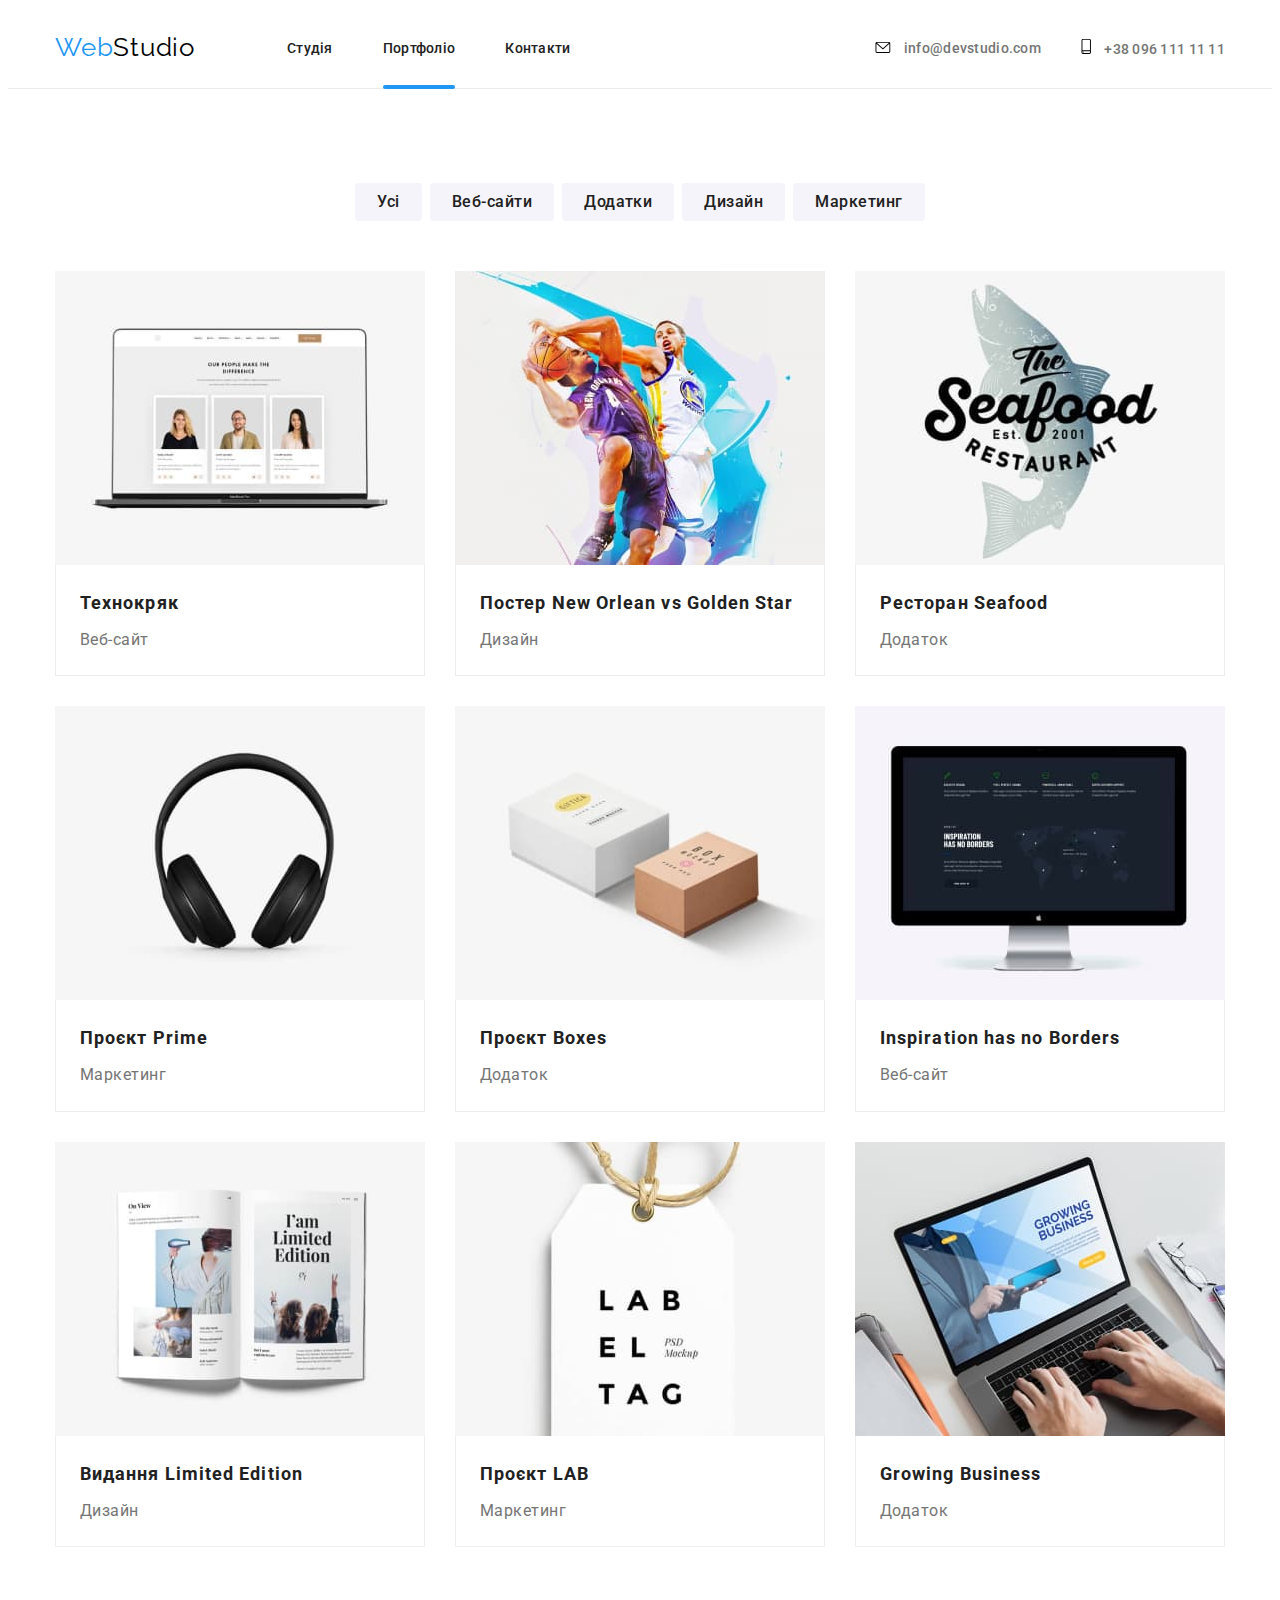
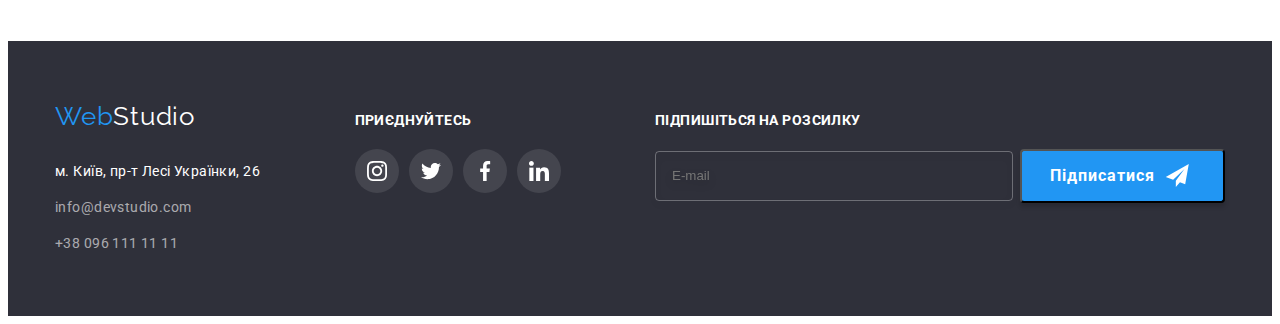
==== portfolio.html @ 8540c918 "no background" ====
<!DOCTYPE html>
<html lang="uk">
<head>
    <meta charset="UTF-8">
    <meta http-equiv="X-UA-Compatible" content="IE=edge">
    <meta name="viewport" content="width=device-width, initial-scale=1.0">
    <title>Портфоліо</title>
    <link rel="stylesheet" href="https://cdnjs.cloudflare.com/ajax/libs/modern-normalize/1.1.0/modern-normalize.min.css" integrity="sha512-wpPYUAdjBVSE4KJnH1VR1HeZfpl1ub8YT/NKx4PuQ5NmX2tKuGu6U/JRp5y+Y8XG2tV+wKQpNHVUX03MfMFn9Q==" crossorigin="anonymous" referrerpolicy="no-referrer" />
    <link rel="preconnect" href="https://fonts.googleapis.com">
<link rel="preconnect" href="https://fonts.gstatic.com" crossorigin>
<link href="https://fonts.googleapis.com/css2?family=Raleway:wght@700&family=Roboto:wght@400;500;700;900&display=swap" rel="stylesheet">

<link rel="stylesheet" href="./css/main.min.css">
</head>
<body>
    <header class="header">
        <div class="container">
            <div class="header__container">
                <nav class="navigation">
                    <a href="./index.html" lang="en" class="navigation__logo-f">Web<span class="navigation__logo-s">Studio</span></a>
                    <ul class="navigation__menu">
                        <li><a href="./index.html" class="navigation__link">Студія</a></li>
                        <li><a href="./portfolio.html" class="navigation__link navigation__link--current">Портфоліо</a></li>
                        <li><a href="" class="navigation__link">Контакти</a></li>
                    </ul>
                </nav>
        
        
                <ul class="contacts">

                    <li>
                        <a href="Mailto:info@devstudio.com" class="contacts__link">
                            <span class="contacts__icon">
                                <svg width="16" height="12">
                                    <use href="./img/icons.svg#icon-envelope"></use>    
                                </svg>
                            </span>
                            info@devstudio.com
                        </a>
                    </li>
                        
                        
                    <li>
                        <a href="Tel:+380961111111" class="contacts__link">
                            <span class="contacts__icon">
                                <svg width="10" height="15.99">
                                    <use href="./img/icons.svg#icon-smartphone"></use>
                                </svg>
                            </span>
                            +38 096 111 11 11
                        </a>               
                    </li>

                </ul>
            </div>
        </div>
    </header>
    <main>
        <section class="section portfolio">
            <div class="container">
             <h1 class="hidden-title">Веб Студіо: можливості і приклади</h1>
                
                <ul class="portfolio__list">
                    <li><button type="button" class="portfolio__button">Усі</button></li>
                    <li><button type="button" class="portfolio__button">Веб-сайти</button></li>
                    <li><button type="button" class="portfolio__button">Додатки</button></li>
                    <li><button type="button" class="portfolio__button">Дизайн</button></li>
                    <li><button type="button" class="portfolio__button">Маркетинг</button></li>
                </ul>
                

                      
                    <ul class="portfolio__content">
                        <li class="card">
                            <div class="card__tumb">
                                <img class="card__image" src="./img/img1p.jpg" alt="Технокряк Веб-сайт " width="370">
                            
                                <p class="card__desc">Ресурс пропонує комплексні пропозиції з різним рівнем функціоналу та сервісів. Все це дозволить відвідувачу отримати вичерпні відомості про компанію чи приватну особу.</p>
                            </div>
                            <div class="card__data">
                                <h2 class="card__title">Технокряк</h2>
                                <p class="card__text">Веб-сайт</p>
                            </div>
                              
                        </li>
                        <li class="card">
                            <div class="card__tumb">
                                <img class="card__image" src="./img/img2p.jpg" alt="Постер New Orlean vs Golden Star Дизайн " width="370">
                            
                                <p class="card__desc">Ресурс пропонує комплексні пропозиції з різним рівнем функціоналу та сервісів.</p>
                            </div>     
                            <div class="card__data">
                                <h2 class="card__title">Постер New Orlean vs Golden Star</h2>
                                <p class="card__text">Дизайн</p>
                            </div>
                        </li>
                        <li class="card">
                            <div class="card__tumb">
                                <img class="card__image" src="./img/img3p.jpg" alt="Ресторан Seafood Додаток" width="370">
                               
                                <p class="card__desc"></p>
                            </div>
                                <div class="card__data">
                                    <h2 class="card__title">Ресторан Seafood</h2>
                                    <p class="card__text">Додаток</p>
                                </div>
                        </li>
                    
                    
                        <li class="card">
                            <div class="card__tumb">
                                <img class="card__image" src="./img/img4p.jpg" alt="Проєкт Prime Маркетинг" width="370">
                                
                                <p class="card__desc"></p>
                            </div>
                                <div class="card__data">
                                    <h2 class="card__title">Проєкт Prime</h2>
                                    <p class="card__text">Маркетинг</p>
                                </div>
                        </li>
                        <li class="card">
                            <div class="card__tumb">
                                <img class="card__image" src="./img/img5p.jpg" alt="Проєкт Boxes Додаток" width="370">
                                
                                <p class="card__desc"></p>
                            </div>
                                <div class="card__data">
                                    <h2 class="card__title">Проєкт Boxes</h2>
                                    <p class="card__text">Додаток</p>
                                </div>
                        </li>
                        <li class="card">
                            <div class="card__tumb">                            
                                <img class="card__image" src="./img/img6p.jpg" alt="Inspiration has no Borders Веб-сайт" width="370">
                                
                                <p class="card__desc"></p>
                            </div>
                                <div class="card__data">
                                    <h2 class="card__title">Inspiration has no Borders</h2>
                                    <p class="card__text">Веб-сайт</p>
                                </div>
                        </li>
                    
                    
                        <li class="card">                     
                            <div class="card__tumb">
                                <img class="card__image" src="./img/img7p.jpg" alt="Видання Limited Edition Дизайн" width="370">
                                
                                <p class="card__desc"></p>
                            </div>
                                <div class="card__data">
                                    <h2 class="card__title">Видання Limited Edition</h2>
                                    <p class="card__text">Дизайн</p>
                                </div>
                        </li>
                        <li class="card">
                            <div class="card__tumb">
                                <img class="card__image" src="./img/img8p.jpg" alt="Проєкт LAB Маркетинг" width="370">
                                
                                <p class="card__desc"></p>
                            </div>
                                <div class="card__data">
                                    <h2 class="card__title">Проєкт LAB</h2>
                                    <p class="card__text">Маркетинг</p>
                                </div>
                        </li>
                        <li class="card">
                            <div class="card__tumb">
                                <img class="card__image" src="./img/img9p.jpg" alt="Growing Business Додаток" width="370">
                                
                                <p class="card__desc"></p>
                            </div>
                                <div class="card__data">
                                    <h2 class="card__title">Growing Business</h2>
                                    <p class="card__text">Додаток</p>
                                </div>
                        </li>
                    </ul>
                
            </div>
        </section>
    </main>
    <footer class="footer">

        <div class="container footer__base">
            
            <div class="footer__contacts">
                <a href="" lang="en" class="footer__logo-f">Web<span class="footer__logo-s">Studio</span></a>
                <address class="footer__address">
                <ul class="address">
                    <li><a href="https://goo.gl/maps/CPtrU1FHBa2aNyZL9" target="_blank" 
                        rel="noopener noreferrer nofollow" class="address__link">
                        м. Київ, пр-т Лесі Українки, 26</a></li>
                    <li><a href="Mailto:info@devstudio.com" class="address__cont">info@devstudio.com</a></li>
                    <li><a href="Tel:+380961111111" class="address__cont">+38 096 111 11 11</a></li>
                </ul>
                </address>
            </div>

            <div class="footer__applications">
                <h3 class="footer__title">приєднуйтесь</h3>
                <ul class="footer__list">
                    <li>
                        <a href="" class="footer__sign">
                            <svg width="20" height="20">
                                <use href="./img/icons.svg#icon-instagram"></use>
                            </svg>
                        </a>
                    </li>
                    <li>
                        <a href="" class="footer__sign">
                            <svg width="20" height="20">
                                <use href="./img/icons.svg#icon-twitter"></use>
                            </svg>
                        </a>
                    </li>
                    <li>
                        <a href="" class="footer__sign">
                            <svg width="20" height="20">
                                <use href="./img/icons.svg#icon-facebook"></use>
                            </svg>
                        </a>
                    </li>
                    <li>
                        <a href="" class="footer__sign">
                            <svg width="20" height="20">
                                <use href="./img/icons.svg#icon-linkedin"></use>
                            </svg>
                        </a>
                    </li>
                </ul>
            </div>
            
            <form class="footer__form">
                <h3 class="footer__form-title">Підпишіться на розсилку</h3>
                <label for="email" class="footer__label"></label>
                <div class="footer__box">
                    <input type="email" name="" id="email" class="footer__input" placeholder="E-mail">
                    <button type="button" class="footer__button">Підписатися
                        <svg class="footer__icon" width="24" height="24">
                            <use href="./img/icons.svg#icon-send"></use>
                        </svg>
                    </button>
                </div>
            </form>
        </div>

    </footer>
    
</body>
</html>
---- css/main.min.css ----
body{font-family:"Roboto",sans-serif;color:var(--brand-color-text)}*,*::before,*::after{-webkit-box-sizing:border-box;box-sizing:border-box}.section{padding-top:94px;padding-bottom:94px}.container{width:1200px;margin-right:auto;margin-left:auto;padding-right:15px;padding-left:15px}:root{--brand-color-text: #212121;--brand-color-hero: #FFFFFF;--brand-color-backgraund: #2F303A;--brand-color-link: #2196F3;--brand-color-logo: #2196F3;--brand-color-logo-two: #000000;--brand-color-description: #757575;--brand-color-button: #2196F3;--brand-color-contacts: rgba(255, 255, 255, 0.6);--brand-color-com: #F5F4FA;--brand-color-bgd: #F5F5F5;--brand-color-header-icon: #757575;--brand-color-features: #F5F4FA;--brand-color-social-link: #AFB1B8;--brand-color-border: #AFB1B8;--brand-color-icon: #AFB1B8;--brand-color-bgd-icon-foot: rgba(255, 255, 255, 0.1);--brand-color-button-hf: #188CE8}.header{background:var(--brand-color-hero);border-bottom:1px solid #ececec;padding-top:24px;padding-bottom:25px}.header__container{display:-webkit-box;display:-ms-flexbox;display:flex;-webkit-box-pack:justify;-ms-flex-pack:justify;justify-content:space-between;-webkit-box-align:center;-ms-flex-align:center;align-items:center}.navigation{display:-webkit-box;display:-ms-flexbox;display:flex;-webkit-box-align:center;-ms-flex-align:center;align-items:center;gap:92px}.navigation__logo-f{font-family:"Raleway",sans-serif;font-size:26px;line-height:1.2;letter-spacing:.03em;color:var(--brand-color-logo);text-decoration:none}.navigation__logo-f:hover{color:var(--brand-color-text)}.navigation__logo-f:focus{color:var(--brand-color-text)}.navigation__logo-f:hover>.navigation__logo-s{color:var(--brand-color-logo)}.navigation__logo-f:focus>.navigation__logo-s{color:var(--brand-color-logo)}.navigation__logo-s{font-family:"Raleway",sans-serif;color:var(--brand-color-logo-two);text-decoration:none}.navigation__logo-s:hover{color:var(--brand-color-logo)}.navigation__logo-s:focus{color:var(--brand-color-logo)}.navigation__menu{list-style:none;display:-webkit-box;display:-ms-flexbox;display:flex;padding-left:0;margin-top:0;margin-bottom:0;gap:50px}.navigation__link{padding-bottom:33px;position:relative;font-weight:500;font-size:14px;line-height:1.14;letter-spacing:.02em;text-decoration:none;color:var(--brand-color-text);-webkit-transition:color 250ms cubic-bezier(0.4, 0, 0.2, 1);transition:color 250ms cubic-bezier(0.4, 0, 0.2, 1)}.navigation__link:hover{color:var(--brand-color-link)}.navigation__link:focus{color:var(--brand-color-link)}.navigation__link--current::after{display:block;position:absolute;bottom:0;left:0;width:100%;height:4px;content:"";background-color:var(--brand-color-link);border-radius:2px}.contacts{list-style:none;display:-webkit-box;display:-ms-flexbox;display:flex;padding-left:0;margin-top:0;margin-bottom:0;gap:40px}.contacts__link{font-weight:500;font-size:14px;line-height:1.14;letter-spacing:.02em;text-decoration:none;color:var(--brand-color-description);-webkit-transition:color 250ms cubic-bezier(0.4, 0, 0.2, 1),fill 250ms cubic-bezier(0.4, 0, 0.2, 1);transition:color 250ms cubic-bezier(0.4, 0, 0.2, 1),fill 250ms cubic-bezier(0.4, 0, 0.2, 1)}.contacts__link:hover{color:var(--brand-color-link);fill:var(--brand-color-link)}.contacts__link:focus{color:var(--brand-color-link);fill:var(--brand-color-link)}.contacts__icon{margin-right:10px}.hero{background-size:cover;background-position:center center;background-repeat:no-repeat;background-image:-webkit-gradient(linear, left top, left bottom, from(rgba(47, 48, 58, 0.4)), to(rgba(47, 48, 58, 0.4))),url(../img/hero.jpg);background-image:linear-gradient(rgba(47, 48, 58, 0.4), rgba(47, 48, 58, 0.4)),url(../img/hero.jpg);background-color:var(--brand-color-backgraund);padding-top:200px;padding-bottom:200px}.hero__box{height:200px;display:-webkit-box;display:-ms-flexbox;display:flex;-webkit-box-orient:vertical;-webkit-box-direction:normal;-ms-flex-direction:column;flex-direction:column;-webkit-box-align:center;-ms-flex-align:center;align-items:center;row-gap:30px}.hero__title{width:696px;font-weight:900;font-size:44px;line-height:1.36;letter-spacing:.06em;text-transform:uppercase;color:var(--brand-color-hero);text-align:center;margin-top:0;margin-bottom:0}.hero__button{padding:10px 24px;border:1px solid #000;-webkit-box-shadow:0px 4px 4px rgba(0,0,0,.15);box-shadow:0px 4px 4px rgba(0,0,0,.15);border-radius:4px;font-family:"Roboto";font-weight:700;font-size:16px;line-height:1.9;text-align:center;letter-spacing:.06em;color:var(--brand-color-hero);background:var(--brand-color-button);cursor:pointer;-webkit-transition:scaleX 250ms cubic-bezier(0.4, 0, 0.2, 1),border 250ms cubic-bezier(0.4, 0, 0.2, 1),-webkit-filter 250ms cubic-bezier(0.4, 0, 0.2, 1);transition:scaleX 250ms cubic-bezier(0.4, 0, 0.2, 1),border 250ms cubic-bezier(0.4, 0, 0.2, 1),-webkit-filter 250ms cubic-bezier(0.4, 0, 0.2, 1);transition:scaleX 250ms cubic-bezier(0.4, 0, 0.2, 1),filter 250ms cubic-bezier(0.4, 0, 0.2, 1),border 250ms cubic-bezier(0.4, 0, 0.2, 1);transition:scaleX 250ms cubic-bezier(0.4, 0, 0.2, 1),filter 250ms cubic-bezier(0.4, 0, 0.2, 1),border 250ms cubic-bezier(0.4, 0, 0.2, 1),-webkit-filter 250ms cubic-bezier(0.4, 0, 0.2, 1)}.hero__button:hover{-webkit-filter:drop-shadow(0px 4px 4px rgba(0, 0, 0, 0.25));filter:drop-shadow(0px 4px 4px rgba(0, 0, 0, 0.25));-webkit-transform:scaleX(1.03);transform:scaleX(1.03);border:none}.hero__button:focus{-webkit-filter:drop-shadow(0px 4px 4px rgba(0, 0, 0, 0.25));filter:drop-shadow(0px 4px 4px rgba(0, 0, 0, 0.25));-webkit-transform:scaleX(1.03);transform:scaleX(1.03);border:none}.features{width:100%}.features__items{padding-left:0;margin:0;list-style:none;display:-webkit-box;display:-ms-flexbox;display:flex;-webkit-box-pack:justify;-ms-flex-pack:justify;justify-content:space-between}.features__items>li{width:270px}.features__ill{display:-webkit-box;display:-ms-flexbox;display:flex;-webkit-box-pack:center;-ms-flex-pack:center;justify-content:center;height:120px;margin-bottom:30px;-webkit-box-align:center;-ms-flex-align:center;align-items:center;background-color:var(--brand-color-features)}.features__title{margin:0 0 10px 0;font-size:14px;line-height:1.14;letter-spacing:.03em;text-transform:uppercase;color:var(--brand-color-text)}.features__text{margin:0;font-size:14px;line-height:1.7;letter-spacing:.03em;color:var(--brand-color-description)}.busi{padding-top:0}.busi__title{margin-top:0;margin-bottom:50px;font-size:36px;line-height:1.17;letter-spacing:.03em;color:var(--brand-color-text);text-align:center}.busi__list{margin-top:0;margin-bottom:0;-webkit-box-pack:justify;-ms-flex-pack:justify;justify-content:space-between;padding-left:0;list-style:none;display:-webkit-box;display:-ms-flexbox;display:flex}.busi__tumb{position:relative}.busi__image{display:block}.busi__box{padding-top:27px;position:absolute;bottom:0;width:100%;height:70px;z-index:1;background-size:cover;background-position:center center;background-repeat:no-repeat;background-color:rgba(47,48,58,.8)}.busi__text{margin-top:0;margin-bottom:0;font-weight:700;font-size:14px;line-height:1.14;text-align:center;letter-spacing:.03em;text-transform:uppercase;color:var(--brand-color-hero)}.team{background:var(--brand-color-com)}.team__title{text-align:center;margin-top:0;margin-bottom:50px;font-size:36px;line-height:1.17;letter-spacing:.03em;color:var(--brand-color-text)}.team__list{padding-left:0;margin-top:0;margin-bottom:0;list-style:none;display:-webkit-box;display:-ms-flexbox;display:flex;-webkit-box-pack:justify;-ms-flex-pack:justify;justify-content:space-between}.clients{width:100%}.clients__title{margin-top:0;margin-bottom:0;font-weight:700;font-size:36px;line-height:1.17;text-align:center;letter-spacing:.03em;color:var(--brand-color-text);text-align:center;margin-bottom:50px}.clients__list{margin-top:0;margin-bottom:0;padding-left:0;list-style:none;display:-webkit-box;display:-ms-flexbox;display:flex;-webkit-box-pack:justify;-ms-flex-pack:justify;justify-content:space-between}.clients__logo{width:170px;height:92px;display:-webkit-box;display:-ms-flexbox;display:flex;-webkit-box-align:center;-ms-flex-align:center;align-items:center;-webkit-box-pack:center;-ms-flex-pack:center;justify-content:center;border:1px solid var(--brand-color-border);border-radius:4px;fill:var(--brand-color-border);-webkit-transition:border-color 250ms cubic-bezier(0.4, 0, 0.2, 1),fill 250ms cubic-bezier(0.4, 0, 0.2, 1);transition:border-color 250ms cubic-bezier(0.4, 0, 0.2, 1),fill 250ms cubic-bezier(0.4, 0, 0.2, 1)}.clients__logo:hover{border-color:var(--brand-color-link);fill:var(--brand-color-link)}.clients__logo:focus{border-color:var(--brand-color-link);fill:var(--brand-color-link)}.hidden-title{margin-right:auto;margin-left:auto;margin-top:0;display:none}.badge{width:270px;background:var(--brand-color-hero);-webkit-box-shadow:0px 1px 3px rgba(0,0,0,.12),0px 1px 1px rgba(0,0,0,.14),0px 2px 1px rgba(0,0,0,.2);box-shadow:0px 1px 3px rgba(0,0,0,.12),0px 1px 1px rgba(0,0,0,.14),0px 2px 1px rgba(0,0,0,.2);border-radius:0px 0px 4px 4px}.badge__image{display:block}.badge__data{padding-top:30px;margin-bottom:16px;text-align:center}.badge__title{margin-top:0;margin-bottom:10px;font-weight:500;font-size:16px;line-height:1.19;letter-spacing:.03em;color:var(--brand-color-text)}.badge__desc{margin-top:0;margin-bottom:0;font-weight:400;font-size:16px;line-height:1.19;letter-spacing:.03em;color:var(--brand-color-description)}.badge__links{height:44px;padding-right:32px;padding-left:32px;margin-bottom:30px}.badge__list{padding-left:0;list-style:none;display:-webkit-box;display:-ms-flexbox;display:flex;-webkit-box-pack:justify;-ms-flex-pack:justify;justify-content:space-between}.sign{display:-webkit-inline-box;display:-ms-inline-flexbox;display:inline-flex;-webkit-box-pack:center;-ms-flex-pack:center;justify-content:center;-webkit-box-align:center;-ms-flex-align:center;align-items:center;width:44px;height:44px;border:none;border-radius:50%;fill:var(--brand-color-icon);-webkit-transition:background-color 250ms cubic-bezier(0.4, 0, 0.2, 1),fill 250ms cubic-bezier(0.4, 0, 0.2, 1);transition:background-color 250ms cubic-bezier(0.4, 0, 0.2, 1),fill 250ms cubic-bezier(0.4, 0, 0.2, 1)}.sign:hover{background-color:var(--brand-color-link);fill:var(--brand-color-hero)}.sign:focus{background-color:var(--brand-color-link)}.footer{padding-top:60px;padding-bottom:60px;background:var(--brand-color-backgraund)}.footer__base{display:-webkit-box;display:-ms-flexbox;display:flex;-webkit-box-pack:justify;-ms-flex-pack:justify;justify-content:space-between;-webkit-box-align:baseline;-ms-flex-align:baseline;align-items:baseline}.footer__logo-f{font-family:"Raleway",sans-serif;font-size:26px;line-height:1.2;letter-spacing:.03em;color:var(--brand-color-logo);text-decoration:none}.footer__logo-f:hover{color:var(--brand-color-hero)}.footer__logo-f:focus{color:var(--brand-color-hero)}.footer__logo-f:hover>.footer__logo-s{color:var(--brand-color-logo)}.footer__logo-f:focus>.footer__logo-s{color:var(--brand-color-logo)}.footer__logo-s{color:var(--brand-color-hero)}.footer__logo-s:hover{color:var(--brand-color-logo)}.footer__logo-s:focus{color:var(--brand-color-logo)}.footer__address{font-style:normal;margin-top:28px}.footer__applications{display:-webkit-box;display:-ms-flexbox;display:flex;-webkit-box-orient:vertical;-webkit-box-direction:normal;-ms-flex-direction:column;flex-direction:column;row-gap:20px}.footer__title{margin-top:0;margin-bottom:0;font-weight:700;font-size:14px;line-height:1.14;letter-spacing:.03em;text-transform:uppercase;color:var(--brand-color-hero)}.footer__list{width:206px;height:44px;display:-webkit-box;display:-ms-flexbox;display:flex;-webkit-box-pack:justify;-ms-flex-pack:justify;justify-content:space-between;list-style:none;margin-top:0;margin-bottom:0;padding-left:0}.footer__sign{width:44px;height:44px;display:-webkit-box;display:-ms-flexbox;display:flex;-webkit-box-align:center;-ms-flex-align:center;align-items:center;-webkit-box-pack:center;-ms-flex-pack:center;justify-content:center;border:none;border-radius:50%;background-color:var(--brand-color-bgd-icon-foot);fill:var(--brand-color-hero);-webkit-transition:background-color 250ms cubic-bezier(0.4, 0, 0.2, 1);transition:background-color 250ms cubic-bezier(0.4, 0, 0.2, 1)}.footer__sign:hover{background-color:var(--brand-color-link)}.footer__sign:focus{background-color:var(--brand-color-link)}.footer__form{width:570px;height:86px}.footer__form-title{margin-top:0;margin-bottom:20px;font-weight:700;font-size:14px;line-height:1.14;letter-spacing:.03em;text-transform:uppercase;color:var(--brand-color-hero)}.footer__box{display:-webkit-box;display:-ms-flexbox;display:flex;-webkit-box-pack:justify;-ms-flex-pack:justify;justify-content:space-between;-webkit-box-align:center;-ms-flex-align:center;align-items:center}.footer__input{width:358px;height:50px;padding:15px 16px;border:1px solid rgba(255,255,255,.3);-webkit-filter:drop-shadow(0px 4px 4px rgba(0, 0, 0, 0.15));filter:drop-shadow(0px 4px 4px rgba(0, 0, 0, 0.15));border-radius:4px;color:rgba(255,255,255,.6);background-color:rgba(0,0,0,0);-webkit-transition:border-color 250ms cubic-bezier(0.4, 0, 0.2, 1);transition:border-color 250ms cubic-bezier(0.4, 0, 0.2, 1)}.footer__input:hover{border-color:var(--brand-color-logo)}.footer__input:focus{border-color:var(--brand-color-logo)}.footer__button{padding:10px 34px 10px 28px;font-family:"Roboto";font-style:normal;font-weight:700;font-size:16px;line-height:1.87;display:-webkit-box;display:-ms-flexbox;display:flex;-webkit-box-align:center;-ms-flex-align:center;align-items:center;letter-spacing:.06em;color:var(--brand-color-hero);fill:var(--brand-color-hero);background:#2196f3;-webkit-box-shadow:0px 4px 4px rgba(0,0,0,.15);box-shadow:0px 4px 4px rgba(0,0,0,.15);border-radius:4px;cursor:pointer;-webkit-transition:background-color 250ms cubic-bezier(0.4, 0, 0.2, 1),fill 250ms cubic-bezier(0.4, 0, 0.2, 1);transition:background-color 250ms cubic-bezier(0.4, 0, 0.2, 1),fill 250ms cubic-bezier(0.4, 0, 0.2, 1)}.footer__button:hover{background-color:var(--brand-color-button-hf);fill:var(--brand-color-contacts)}.footer__button:focus{background-color:var(--brand-color-button-hf);fill:var(--brand-color-contacts)}.footer__icon{margin-left:10px}.address{list-style:none;padding-left:0;margin-top:0;margin-bottom:0;display:-webkit-box;display:-ms-flexbox;display:flex;-webkit-box-orient:vertical;-webkit-box-direction:normal;-ms-flex-direction:column;flex-direction:column;row-gap:12px}.address__link{font-weight:400;font-size:14px;line-height:1.71;letter-spacing:.03em;text-decoration:none;color:var(--brand-color-hero);-webkit-transition:color 250ms cubic-bezier(0.4, 0, 0.2, 1);transition:color 250ms cubic-bezier(0.4, 0, 0.2, 1)}.address__link:hover{color:var(--brand-color-link)}.address__link:focus{color:var(--brand-color-link)}.address__cont{font-weight:400;font-size:14px;line-height:1.71;letter-spacing:.03em;text-decoration:none;color:var(--brand-color-contacts);-webkit-transition:color 250ms cubic-bezier(0.4, 0, 0.2, 1);transition:color 250ms cubic-bezier(0.4, 0, 0.2, 1)}.address__cont:hover{color:var(--brand-color-link)}.address__cont:focus{color:var(--brand-color-link)}.form-input{position:relative;padding-left:42px;width:100%;height:40px;border:1px solid rgba(33,33,33,.2);border-radius:4px;-webkit-transition:border-color 250ms cubic-bezier(0.4, 0, 0.2, 1),fill 250ms cubic-bezier(0.4, 0, 0.2, 1);transition:border-color 250ms cubic-bezier(0.4, 0, 0.2, 1),fill 250ms cubic-bezier(0.4, 0, 0.2, 1)}.form-input__icon{display:inline-block;position:absolute;width:18px;height:18px;top:50%;left:12px;-webkit-transform:translateY(-50%);transform:translateY(-50%)}.form-input:hover,.form-input:hover+.form-input__icon{border-color:var(--brand-color-logo);fill:var(--brand-color-logo)}.form-input:focus,.form-input:focus+.form-input__icon{border-color:var(--brand-color-logo);fill:var(--brand-color-logo)}.form-area{resize:none;height:120px;border:1px solid rgba(33,33,33,.2);border-radius:4px;padding:12px 16px;font-size:12px;line-height:1.17;letter-spacing:.01em;color:rgba(117,117,117,.5)}.form-area:hover{border-color:var(--brand-color-logo)}.form-area:focus{border-color:var(--brand-color-logo)}.accept-terms{display:-webkit-box;display:-ms-flexbox;display:flex;-webkit-box-align:center;-ms-flex-align:center;align-items:center;width:425px;margin-bottom:30px;margin-right:auto;margin-left:auto;font-size:14px;line-height:1.7;letter-spacing:.03em}.accept-terms:hover{border-color:#188ce8}.accept-terms:focus{border-color:#188ce8}.accept-terms__checkbox{-webkit-appearance:none;-moz-appearance:none;appearance:none}.accept-terms__icon{position:absolute;border:2px solid var(--brand-color-text);border-radius:2px;fill:none}.accept-terms__checkbox:hover+.accept-terms__icon{border-color:var(--brand-color-description)}.accept-terms__checkbox:hover~.accept-terms__label{color:#405340}.accept-terms__label{position:relative;padding-left:35.88px;font-size:14px;line-height:1.71;letter-spacing:.03em;color:var(--brand-color-description)}.accept-terms__checkbox:checked+.accept-terms__icon{fill:var(--brand-color-hero);background-color:var(--brand-color-logo);border-color:var(--brand-color-logo)}.accept-terms__checkbox:checked~.accept-terms__label{color:#405340}.accept-terms__contract{color:var(--brand-color-link)}.backdrop{position:fixed;top:0;left:0;width:100%;height:100%;background-color:rgba(0,0,0,.2);scale:1;-webkit-transition:scale 250ms cubic-bezier(0.4, 0, 0.2, 1),visibility 250ms cubic-bezier(0.4, 0, 0.2, 1);transition:scale 250ms cubic-bezier(0.4, 0, 0.2, 1),visibility 250ms cubic-bezier(0.4, 0, 0.2, 1)}.is-hidden{scale:0;visibility:hidden;pointer-events:none}.modal{position:absolute;width:100%;max-width:528px;height:100%;max-height:581px;background-color:var(--brand-color-hero);top:50%;left:50%;-webkit-transform:translate(-50%, -50%);transform:translate(-50%, -50%);-webkit-box-shadow:0px 1px 3px rgba(0,0,0,.12),0px 1px 1px rgba(0,0,0,.14),0px 2px 1px rgba(0,0,0,.2);box-shadow:0px 1px 3px rgba(0,0,0,.12),0px 1px 1px rgba(0,0,0,.14),0px 2px 1px rgba(0,0,0,.2);border-radius:4px}.modal__container{position:relative;padding-top:8px;padding-bottom:40px;width:100%;height:100%}.modal__button{position:absolute;top:14px;right:14px;padding:0;border:none}.modal__form{padding-top:37px;padding-right:40px;padding-left:40px;display:-webkit-box;display:-ms-flexbox;display:flex;-webkit-box-orient:vertical;-webkit-box-direction:normal;-ms-flex-direction:column;flex-direction:column}.modal__title{margin-top:2px;margin-bottom:12px;font-weight:700;font-size:20px;line-height:23px;text-align:center;letter-spacing:.03em;color:var(--brand-color-text)}.modal__list{display:-webkit-box;display:-ms-flexbox;display:flex;-webkit-box-orient:vertical;-webkit-box-direction:normal;-ms-flex-direction:column;flex-direction:column;row-gap:10px;margin-top:0;margin-bottom:20px;padding-left:0;list-style:none}.modal__field{display:-webkit-box;display:-ms-flexbox;display:flex;-webkit-box-orient:vertical;-webkit-box-direction:normal;-ms-flex-direction:column;flex-direction:column;row-gap:4px}.modal__label{font-size:12px;line-height:1.17;letter-spacing:.01em;color:var(--brand-color-description)}.modal__input{position:relative}.modal__btn{display:block;margin-right:auto;margin-left:auto}.close-button{background-color:var(--brand-color-hero);-webkit-transition:fill 250ms cubic-bezier(0.4, 0, 0.2, 1);transition:fill 250ms cubic-bezier(0.4, 0, 0.2, 1)}.close-button:hover{fill:var(--brand-color-button)}.close-button:focus{fill:var(--brand-color-button)}.close-button__icon{padding:3px;border:1px solid rgba(0,0,0,.1);border-radius:50%}.submit-button{padding:10px 52px;font-family:"Roboto";font-weight:700;font-size:16px;line-height:1.87;letter-spacing:.06em;color:var(--brand-color-hero);background-color:var(--brand-color-button);-webkit-box-shadow:0px 4px 4px rgba(0,0,0,.15);box-shadow:0px 4px 4px rgba(0,0,0,.15);border-radius:4px;border:none;cursor:pointer}.submit-button:hover{background-color:var(--brand-color-button-hf)}.submit-button:focus{background-color:var(--brand-color-button-hf)}.portfolio{width:100%}.portfolio__list{padding-left:0;margin:0 auto 50px;list-style:none;display:-webkit-box;display:-ms-flexbox;display:flex;-webkit-box-pack:center;-ms-flex-pack:center;justify-content:center;-webkit-column-gap:8px;-moz-column-gap:8px;column-gap:8px}.portfolio__button{font-family:"Roboto";font-weight:500;font-size:16px;line-height:1.6;padding:6px 22px 6px 22px;letter-spacing:.03em;color:var(--brand-color-text);background-color:var(--brand-color-com);border:none;border-radius:4px;cursor:pointer;-webkit-transition:color 250ms cubic-bezier(0.4, 0, 0.2, 1),background-color 250ms cubic-bezier(0.4, 0, 0.2, 1),-webkit-box-shadow 250ms cubic-bezier(0.4, 0, 0.2, 1);transition:color 250ms cubic-bezier(0.4, 0, 0.2, 1),background-color 250ms cubic-bezier(0.4, 0, 0.2, 1),-webkit-box-shadow 250ms cubic-bezier(0.4, 0, 0.2, 1);transition:color 250ms cubic-bezier(0.4, 0, 0.2, 1),background-color 250ms cubic-bezier(0.4, 0, 0.2, 1),box-shadow 250ms cubic-bezier(0.4, 0, 0.2, 1);transition:color 250ms cubic-bezier(0.4, 0, 0.2, 1),background-color 250ms cubic-bezier(0.4, 0, 0.2, 1),box-shadow 250ms cubic-bezier(0.4, 0, 0.2, 1),-webkit-box-shadow 250ms cubic-bezier(0.4, 0, 0.2, 1)}.portfolio__button:hover{background:var(--brand-color-button);color:var(--brand-color-hero);-webkit-box-shadow:0px 3px 1px rgba(0,0,0,.1),0px 1px 2px rgba(0,0,0,.08),0px 2px 2px rgba(0,0,0,.12);box-shadow:0px 3px 1px rgba(0,0,0,.1),0px 1px 2px rgba(0,0,0,.08),0px 2px 2px rgba(0,0,0,.12)}.portfolio__button:focus{background:var(--brand-color-button);color:var(--brand-color-hero);-webkit-box-shadow:0px 3px 1px rgba(0,0,0,.1),0px 1px 2px rgba(0,0,0,.08),0px 2px 2px rgba(0,0,0,.12);box-shadow:0px 3px 1px rgba(0,0,0,.1),0px 1px 2px rgba(0,0,0,.08),0px 2px 2px rgba(0,0,0,.12)}.portfolio__content{list-style:none;margin-top:0;margin-bottom:0;padding:0;display:-webkit-box;display:-ms-flexbox;display:flex;-ms-flex-wrap:wrap;flex-wrap:wrap;row-gap:30px;-webkit-column-gap:30px;-moz-column-gap:30px;column-gap:30px}.card{-ms-flex-preferred-size:calc((100% - 60px)/3);flex-basis:calc((100% - 60px)/3);background:var(--brand-color-hero);-webkit-transition:-webkit-box-shadow 250ms cubic-bezier(0.4, 0, 0.2, 1);transition:-webkit-box-shadow 250ms cubic-bezier(0.4, 0, 0.2, 1);transition:box-shadow 250ms cubic-bezier(0.4, 0, 0.2, 1);transition:box-shadow 250ms cubic-bezier(0.4, 0, 0.2, 1), -webkit-box-shadow 250ms cubic-bezier(0.4, 0, 0.2, 1)}.card__tumb{position:relative;overflow:hidden}.card__image{display:block}.card__desc{position:absolute;font-size:18px;line-height:1.55;letter-spacing:.03em;color:var(--brand-color-hero);margin-top:0;margin-bottom:0;top:0;left:0;width:370px;height:294px;padding:63px 24px;background-color:rgba(33,150,243,.9);-webkit-transform:translateY(100%);transform:translateY(100%);-webkit-transition:-webkit-transform 250ms cubic-bezier(0.4, 0, 0.2, 1);transition:-webkit-transform 250ms cubic-bezier(0.4, 0, 0.2, 1);transition:transform 250ms cubic-bezier(0.4, 0, 0.2, 1);transition:transform 250ms cubic-bezier(0.4, 0, 0.2, 1), -webkit-transform 250ms cubic-bezier(0.4, 0, 0.2, 1)}.card__data{padding:20px 24px;border-right:1px solid #eee;border-bottom:1px solid #eee;border-left:1px solid #eee}.card__title{margin-top:0;margin-bottom:4px;font-weight:700;font-size:18px;line-height:2;letter-spacing:.06em;color:var(--brand-color-text)}.card__text{margin-top:0;margin-bottom:0;font-weight:400;font-size:16px;line-height:1.9;letter-spacing:.03em;color:var(--brand-color-description)}.card:hover{-webkit-box-shadow:0px 1px 1px rgba(0,0,0,.12),0px 4px 4px rgba(0,0,0,.06),1px 4px 6px rgba(0,0,0,.16);box-shadow:0px 1px 1px rgba(0,0,0,.12),0px 4px 4px rgba(0,0,0,.06),1px 4px 6px rgba(0,0,0,.16)}.card:focus{-webkit-box-shadow:0px 1px 1px rgba(0,0,0,.12),0px 4px 4px rgba(0,0,0,.06),1px 4px 6px rgba(0,0,0,.16);box-shadow:0px 1px 1px rgba(0,0,0,.12),0px 4px 4px rgba(0,0,0,.06),1px 4px 6px rgba(0,0,0,.16)}.card:hover .card__desc{-webkit-transform:translateY(0);transform:translateY(0)}.card:focus .card__desc{-webkit-transform:translateY(0);transform:translateY(0)}/*# sourceMappingURL=main.min.css.map */
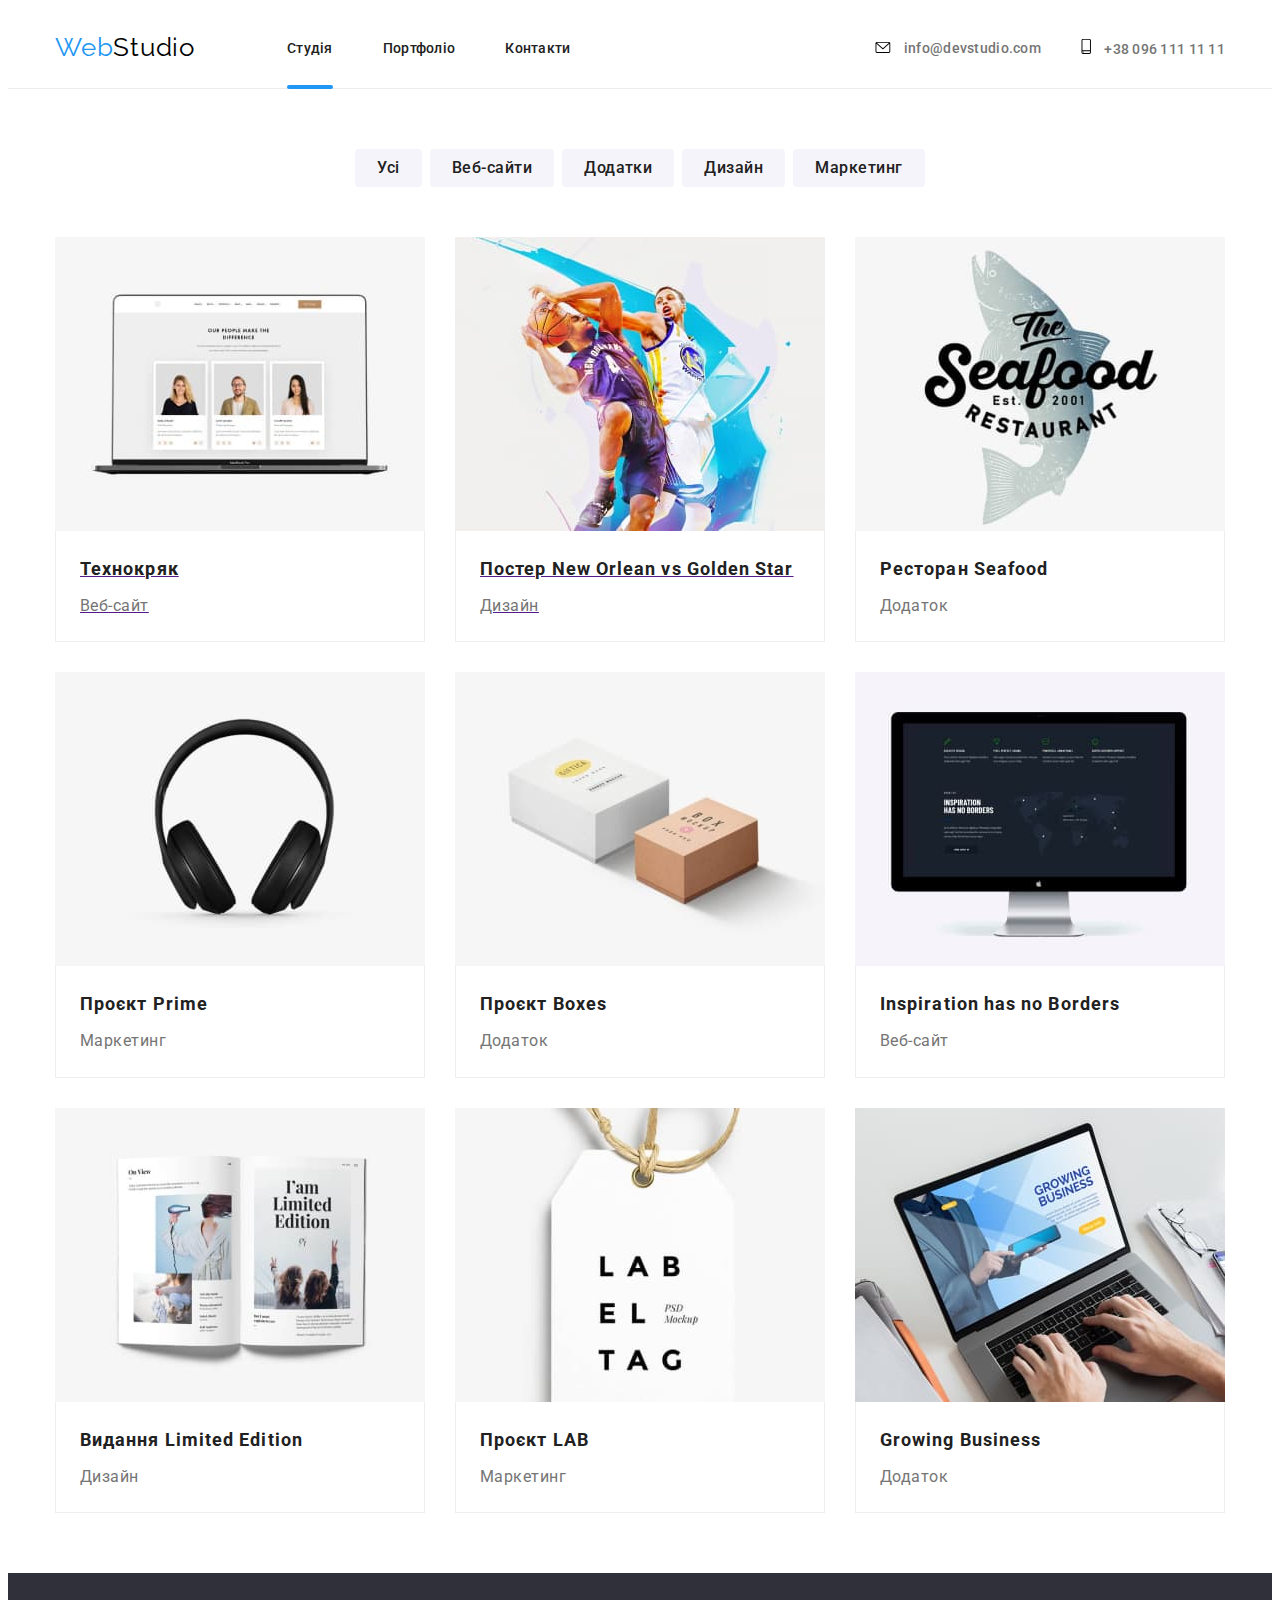
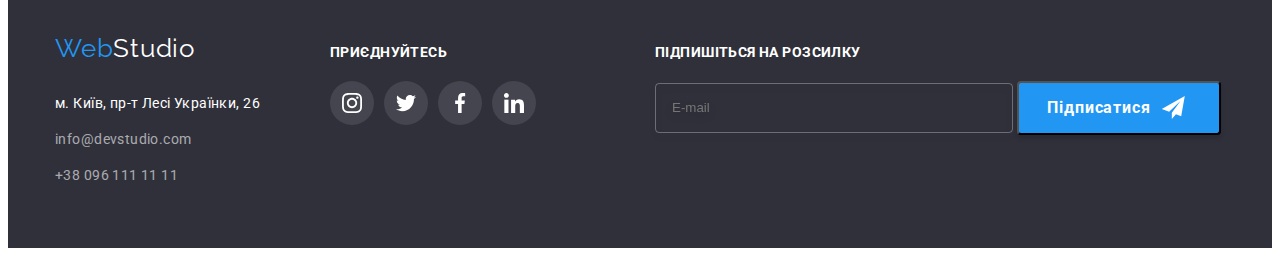
==== commit 2e0015b5: "<a> in card" ====
--- a/portfolio.html
+++ b/portfolio.html
@@ -19,8 +19,8 @@
                 <nav class="navigation">
                     <a href="./index.html" lang="en" class="navigation__logo-f">Web<span class="navigation__logo-s">Studio</span></a>
                     <ul class="navigation__menu">
-                        <li><a href="./index.html" class="navigation__link">Студія</a></li>
-                        <li><a href="./portfolio.html" class="navigation__link navigation__link--current">Портфоліо</a></li>
+                        <li><a href="./index.html" class="navigation__link navigation__link--current">Студія</a></li>
+                        <li><a href="./portfolio.html" class="navigation__link">Портфоліо</a></li>
                         <li><a href="" class="navigation__link">Контакти</a></li>
                     </ul>
                 </nav>
@@ -52,6 +52,12 @@
                     </li>
 
                 </ul>
+
+                <button type="button" class="menu-button is-open">
+                    <svg width="40" height="40" aria-label="Мобільне меню">                        
+                        <use class="menu-button__menu" href="./img/icons.svg#icon-menu"></use>
+                    </svg>
+                </button>
             </div>
         </div>
     </header>
@@ -72,6 +78,7 @@
                       
                     <ul class="portfolio__content">
                         <li class="card">
+                            <a href="" class="card__link">
                             <div class="card__tumb">
                                 <img class="card__image" src="./img/img1p.jpg" alt="Технокряк Веб-сайт " width="370">
                             
@@ -81,9 +88,10 @@
                                 <h2 class="card__title">Технокряк</h2>
                                 <p class="card__text">Веб-сайт</p>
                             </div>
-                              
-                        </li>
-                        <li class="card">
+                            </a>  
+                        </li>
+                        <li class="card">
+                            <a href="" class="card__link">
                             <div class="card__tumb">
                                 <img class="card__image" src="./img/img2p.jpg" alt="Постер New Orlean vs Golden Star Дизайн " width="370">
                             
@@ -93,6 +101,7 @@
                                 <h2 class="card__title">Постер New Orlean vs Golden Star</h2>
                                 <p class="card__text">Дизайн</p>
                             </div>
+                            </a>
                         </li>
                         <li class="card">
                             <div class="card__tumb">
@@ -183,7 +192,7 @@
     <footer class="footer">
 
         <div class="container footer__base">
-            
+            <div class="footer__location">
             <div class="footer__contacts">
                 <a href="" lang="en" class="footer__logo-f">Web<span class="footer__logo-s">Studio</span></a>
                 <address class="footer__address">
@@ -230,11 +239,12 @@
                     </li>
                 </ul>
             </div>
-            
+            </div>
             <form class="footer__form">
                 <h3 class="footer__form-title">Підпишіться на розсилку</h3>
-                <label for="email" class="footer__label"></label>
                 <div class="footer__box">
+                    <label for="email" class="footer__label"></label>
+                
                     <input type="email" name="" id="email" class="footer__input" placeholder="E-mail">
                     <button type="button" class="footer__button">Підписатися
                         <svg class="footer__icon" width="24" height="24">
--- a/css/main.min.css
+++ b/css/main.min.css
@@ -1 +1 @@
-body{font-family:"Roboto",sans-serif;color:var(--brand-color-text)}*,*::before,*::after{-webkit-box-sizing:border-box;box-sizing:border-box}.section{padding-top:94px;padding-bottom:94px}.container{width:1200px;margin-right:auto;margin-left:auto;padding-right:15px;padding-left:15px}:root{--brand-color-text: #212121;--brand-color-hero: #FFFFFF;--brand-color-backgraund: #2F303A;--brand-color-link: #2196F3;--brand-color-logo: #2196F3;--brand-color-logo-two: #000000;--brand-color-description: #757575;--brand-color-button: #2196F3;--brand-color-contacts: rgba(255, 255, 255, 0.6);--brand-color-com: #F5F4FA;--brand-color-bgd: #F5F5F5;--brand-color-header-icon: #757575;--brand-color-features: #F5F4FA;--brand-color-social-link: #AFB1B8;--brand-color-border: #AFB1B8;--brand-color-icon: #AFB1B8;--brand-color-bgd-icon-foot: rgba(255, 255, 255, 0.1);--brand-color-button-hf: #188CE8}.header{background:var(--brand-color-hero);border-bottom:1px solid #ececec;padding-top:24px;padding-bottom:25px}.header__container{display:-webkit-box;display:-ms-flexbox;display:flex;-webkit-box-pack:justify;-ms-flex-pack:justify;justify-content:space-between;-webkit-box-align:center;-ms-flex-align:center;align-items:center}.navigation{display:-webkit-box;display:-ms-flexbox;display:flex;-webkit-box-align:center;-ms-flex-align:center;align-items:center;gap:92px}.navigation__logo-f{font-family:"Raleway",sans-serif;font-size:26px;line-height:1.2;letter-spacing:.03em;color:var(--brand-color-logo);text-decoration:none}.navigation__logo-f:hover{color:var(--brand-color-text)}.navigation__logo-f:focus{color:var(--brand-color-text)}.navigation__logo-f:hover>.navigation__logo-s{color:var(--brand-color-logo)}.navigation__logo-f:focus>.navigation__logo-s{color:var(--brand-color-logo)}.navigation__logo-s{font-family:"Raleway",sans-serif;color:var(--brand-color-logo-two);text-decoration:none}.navigation__logo-s:hover{color:var(--brand-color-logo)}.navigation__logo-s:focus{color:var(--brand-color-logo)}.navigation__menu{list-style:none;display:-webkit-box;display:-ms-flexbox;display:flex;padding-left:0;margin-top:0;margin-bottom:0;gap:50px}.navigation__link{padding-bottom:33px;position:relative;font-weight:500;font-size:14px;line-height:1.14;letter-spacing:.02em;text-decoration:none;color:var(--brand-color-text);-webkit-transition:color 250ms cubic-bezier(0.4, 0, 0.2, 1);transition:color 250ms cubic-bezier(0.4, 0, 0.2, 1)}.navigation__link:hover{color:var(--brand-color-link)}.navigation__link:focus{color:var(--brand-color-link)}.navigation__link--current::after{display:block;position:absolute;bottom:0;left:0;width:100%;height:4px;content:"";background-color:var(--brand-color-link);border-radius:2px}.contacts{list-style:none;display:-webkit-box;display:-ms-flexbox;display:flex;padding-left:0;margin-top:0;margin-bottom:0;gap:40px}.contacts__link{font-weight:500;font-size:14px;line-height:1.14;letter-spacing:.02em;text-decoration:none;color:var(--brand-color-description);-webkit-transition:color 250ms cubic-bezier(0.4, 0, 0.2, 1),fill 250ms cubic-bezier(0.4, 0, 0.2, 1);transition:color 250ms cubic-bezier(0.4, 0, 0.2, 1),fill 250ms cubic-bezier(0.4, 0, 0.2, 1)}.contacts__link:hover{color:var(--brand-color-link);fill:var(--brand-color-link)}.contacts__link:focus{color:var(--brand-color-link);fill:var(--brand-color-link)}.contacts__icon{margin-right:10px}.hero{background-size:cover;background-position:center center;background-repeat:no-repeat;background-image:-webkit-gradient(linear, left top, left bottom, from(rgba(47, 48, 58, 0.4)), to(rgba(47, 48, 58, 0.4))),url(../img/hero.jpg);background-image:linear-gradient(rgba(47, 48, 58, 0.4), rgba(47, 48, 58, 0.4)),url(../img/hero.jpg);background-color:var(--brand-color-backgraund);padding-top:200px;padding-bottom:200px}.hero__box{height:200px;display:-webkit-box;display:-ms-flexbox;display:flex;-webkit-box-orient:vertical;-webkit-box-direction:normal;-ms-flex-direction:column;flex-direction:column;-webkit-box-align:center;-ms-flex-align:center;align-items:center;row-gap:30px}.hero__title{width:696px;font-weight:900;font-size:44px;line-height:1.36;letter-spacing:.06em;text-transform:uppercase;color:var(--brand-color-hero);text-align:center;margin-top:0;margin-bottom:0}.hero__button{padding:10px 24px;border:1px solid #000;-webkit-box-shadow:0px 4px 4px rgba(0,0,0,.15);box-shadow:0px 4px 4px rgba(0,0,0,.15);border-radius:4px;font-family:"Roboto";font-weight:700;font-size:16px;line-height:1.9;text-align:center;letter-spacing:.06em;color:var(--brand-color-hero);background:var(--brand-color-button);cursor:pointer;-webkit-transition:scaleX 250ms cubic-bezier(0.4, 0, 0.2, 1),border 250ms cubic-bezier(0.4, 0, 0.2, 1),-webkit-filter 250ms cubic-bezier(0.4, 0, 0.2, 1);transition:scaleX 250ms cubic-bezier(0.4, 0, 0.2, 1),border 250ms cubic-bezier(0.4, 0, 0.2, 1),-webkit-filter 250ms cubic-bezier(0.4, 0, 0.2, 1);transition:scaleX 250ms cubic-bezier(0.4, 0, 0.2, 1),filter 250ms cubic-bezier(0.4, 0, 0.2, 1),border 250ms cubic-bezier(0.4, 0, 0.2, 1);transition:scaleX 250ms cubic-bezier(0.4, 0, 0.2, 1),filter 250ms cubic-bezier(0.4, 0, 0.2, 1),border 250ms cubic-bezier(0.4, 0, 0.2, 1),-webkit-filter 250ms cubic-bezier(0.4, 0, 0.2, 1)}.hero__button:hover{-webkit-filter:drop-shadow(0px 4px 4px rgba(0, 0, 0, 0.25));filter:drop-shadow(0px 4px 4px rgba(0, 0, 0, 0.25));-webkit-transform:scaleX(1.03);transform:scaleX(1.03);border:none}.hero__button:focus{-webkit-filter:drop-shadow(0px 4px 4px rgba(0, 0, 0, 0.25));filter:drop-shadow(0px 4px 4px rgba(0, 0, 0, 0.25));-webkit-transform:scaleX(1.03);transform:scaleX(1.03);border:none}.features{width:100%}.features__items{padding-left:0;margin:0;list-style:none;display:-webkit-box;display:-ms-flexbox;display:flex;-webkit-box-pack:justify;-ms-flex-pack:justify;justify-content:space-between}.features__items>li{width:270px}.features__ill{display:-webkit-box;display:-ms-flexbox;display:flex;-webkit-box-pack:center;-ms-flex-pack:center;justify-content:center;height:120px;margin-bottom:30px;-webkit-box-align:center;-ms-flex-align:center;align-items:center;background-color:var(--brand-color-features)}.features__title{margin:0 0 10px 0;font-size:14px;line-height:1.14;letter-spacing:.03em;text-transform:uppercase;color:var(--brand-color-text)}.features__text{margin:0;font-size:14px;line-height:1.7;letter-spacing:.03em;color:var(--brand-color-description)}.busi{padding-top:0}.busi__title{margin-top:0;margin-bottom:50px;font-size:36px;line-height:1.17;letter-spacing:.03em;color:var(--brand-color-text);text-align:center}.busi__list{margin-top:0;margin-bottom:0;-webkit-box-pack:justify;-ms-flex-pack:justify;justify-content:space-between;padding-left:0;list-style:none;display:-webkit-box;display:-ms-flexbox;display:flex}.busi__tumb{position:relative}.busi__image{display:block}.busi__box{padding-top:27px;position:absolute;bottom:0;width:100%;height:70px;z-index:1;background-size:cover;background-position:center center;background-repeat:no-repeat;background-color:rgba(47,48,58,.8)}.busi__text{margin-top:0;margin-bottom:0;font-weight:700;font-size:14px;line-height:1.14;text-align:center;letter-spacing:.03em;text-transform:uppercase;color:var(--brand-color-hero)}.team{background:var(--brand-color-com)}.team__title{text-align:center;margin-top:0;margin-bottom:50px;font-size:36px;line-height:1.17;letter-spacing:.03em;color:var(--brand-color-text)}.team__list{padding-left:0;margin-top:0;margin-bottom:0;list-style:none;display:-webkit-box;display:-ms-flexbox;display:flex;-webkit-box-pack:justify;-ms-flex-pack:justify;justify-content:space-between}.clients{width:100%}.clients__title{margin-top:0;margin-bottom:0;font-weight:700;font-size:36px;line-height:1.17;text-align:center;letter-spacing:.03em;color:var(--brand-color-text);text-align:center;margin-bottom:50px}.clients__list{margin-top:0;margin-bottom:0;padding-left:0;list-style:none;display:-webkit-box;display:-ms-flexbox;display:flex;-webkit-box-pack:justify;-ms-flex-pack:justify;justify-content:space-between}.clients__logo{width:170px;height:92px;display:-webkit-box;display:-ms-flexbox;display:flex;-webkit-box-align:center;-ms-flex-align:center;align-items:center;-webkit-box-pack:center;-ms-flex-pack:center;justify-content:center;border:1px solid var(--brand-color-border);border-radius:4px;fill:var(--brand-color-border);-webkit-transition:border-color 250ms cubic-bezier(0.4, 0, 0.2, 1),fill 250ms cubic-bezier(0.4, 0, 0.2, 1);transition:border-color 250ms cubic-bezier(0.4, 0, 0.2, 1),fill 250ms cubic-bezier(0.4, 0, 0.2, 1)}.clients__logo:hover{border-color:var(--brand-color-link);fill:var(--brand-color-link)}.clients__logo:focus{border-color:var(--brand-color-link);fill:var(--brand-color-link)}.hidden-title{margin-right:auto;margin-left:auto;margin-top:0;display:none}.badge{width:270px;background:var(--brand-color-hero);-webkit-box-shadow:0px 1px 3px rgba(0,0,0,.12),0px 1px 1px rgba(0,0,0,.14),0px 2px 1px rgba(0,0,0,.2);box-shadow:0px 1px 3px rgba(0,0,0,.12),0px 1px 1px rgba(0,0,0,.14),0px 2px 1px rgba(0,0,0,.2);border-radius:0px 0px 4px 4px}.badge__image{display:block}.badge__data{padding-top:30px;margin-bottom:16px;text-align:center}.badge__title{margin-top:0;margin-bottom:10px;font-weight:500;font-size:16px;line-height:1.19;letter-spacing:.03em;color:var(--brand-color-text)}.badge__desc{margin-top:0;margin-bottom:0;font-weight:400;font-size:16px;line-height:1.19;letter-spacing:.03em;color:var(--brand-color-description)}.badge__links{height:44px;padding-right:32px;padding-left:32px;margin-bottom:30px}.badge__list{padding-left:0;list-style:none;display:-webkit-box;display:-ms-flexbox;display:flex;-webkit-box-pack:justify;-ms-flex-pack:justify;justify-content:space-between}.sign{display:-webkit-inline-box;display:-ms-inline-flexbox;display:inline-flex;-webkit-box-pack:center;-ms-flex-pack:center;justify-content:center;-webkit-box-align:center;-ms-flex-align:center;align-items:center;width:44px;height:44px;border:none;border-radius:50%;fill:var(--brand-color-icon);-webkit-transition:background-color 250ms cubic-bezier(0.4, 0, 0.2, 1),fill 250ms cubic-bezier(0.4, 0, 0.2, 1);transition:background-color 250ms cubic-bezier(0.4, 0, 0.2, 1),fill 250ms cubic-bezier(0.4, 0, 0.2, 1)}.sign:hover{background-color:var(--brand-color-link);fill:var(--brand-color-hero)}.sign:focus{background-color:var(--brand-color-link)}.footer{padding-top:60px;padding-bottom:60px;background:var(--brand-color-backgraund)}.footer__base{display:-webkit-box;display:-ms-flexbox;display:flex;-webkit-box-pack:justify;-ms-flex-pack:justify;justify-content:space-between;-webkit-box-align:baseline;-ms-flex-align:baseline;align-items:baseline}.footer__logo-f{font-family:"Raleway",sans-serif;font-size:26px;line-height:1.2;letter-spacing:.03em;color:var(--brand-color-logo);text-decoration:none}.footer__logo-f:hover{color:var(--brand-color-hero)}.footer__logo-f:focus{color:var(--brand-color-hero)}.footer__logo-f:hover>.footer__logo-s{color:var(--brand-color-logo)}.footer__logo-f:focus>.footer__logo-s{color:var(--brand-color-logo)}.footer__logo-s{color:var(--brand-color-hero)}.footer__logo-s:hover{color:var(--brand-color-logo)}.footer__logo-s:focus{color:var(--brand-color-logo)}.footer__address{font-style:normal;margin-top:28px}.footer__applications{display:-webkit-box;display:-ms-flexbox;display:flex;-webkit-box-orient:vertical;-webkit-box-direction:normal;-ms-flex-direction:column;flex-direction:column;row-gap:20px}.footer__title{margin-top:0;margin-bottom:0;font-weight:700;font-size:14px;line-height:1.14;letter-spacing:.03em;text-transform:uppercase;color:var(--brand-color-hero)}.footer__list{width:206px;height:44px;display:-webkit-box;display:-ms-flexbox;display:flex;-webkit-box-pack:justify;-ms-flex-pack:justify;justify-content:space-between;list-style:none;margin-top:0;margin-bottom:0;padding-left:0}.footer__sign{width:44px;height:44px;display:-webkit-box;display:-ms-flexbox;display:flex;-webkit-box-align:center;-ms-flex-align:center;align-items:center;-webkit-box-pack:center;-ms-flex-pack:center;justify-content:center;border:none;border-radius:50%;background-color:var(--brand-color-bgd-icon-foot);fill:var(--brand-color-hero);-webkit-transition:background-color 250ms cubic-bezier(0.4, 0, 0.2, 1);transition:background-color 250ms cubic-bezier(0.4, 0, 0.2, 1)}.footer__sign:hover{background-color:var(--brand-color-link)}.footer__sign:focus{background-color:var(--brand-color-link)}.footer__form{width:570px;height:86px}.footer__form-title{margin-top:0;margin-bottom:20px;font-weight:700;font-size:14px;line-height:1.14;letter-spacing:.03em;text-transform:uppercase;color:var(--brand-color-hero)}.footer__box{display:-webkit-box;display:-ms-flexbox;display:flex;-webkit-box-pack:justify;-ms-flex-pack:justify;justify-content:space-between;-webkit-box-align:center;-ms-flex-align:center;align-items:center}.footer__input{width:358px;height:50px;padding:15px 16px;border:1px solid rgba(255,255,255,.3);-webkit-filter:drop-shadow(0px 4px 4px rgba(0, 0, 0, 0.15));filter:drop-shadow(0px 4px 4px rgba(0, 0, 0, 0.15));border-radius:4px;color:rgba(255,255,255,.6);background-color:rgba(0,0,0,0);-webkit-transition:border-color 250ms cubic-bezier(0.4, 0, 0.2, 1);transition:border-color 250ms cubic-bezier(0.4, 0, 0.2, 1)}.footer__input:hover{border-color:var(--brand-color-logo)}.footer__input:focus{border-color:var(--brand-color-logo)}.footer__button{padding:10px 34px 10px 28px;font-family:"Roboto";font-style:normal;font-weight:700;font-size:16px;line-height:1.87;display:-webkit-box;display:-ms-flexbox;display:flex;-webkit-box-align:center;-ms-flex-align:center;align-items:center;letter-spacing:.06em;color:var(--brand-color-hero);fill:var(--brand-color-hero);background:#2196f3;-webkit-box-shadow:0px 4px 4px rgba(0,0,0,.15);box-shadow:0px 4px 4px rgba(0,0,0,.15);border-radius:4px;cursor:pointer;-webkit-transition:background-color 250ms cubic-bezier(0.4, 0, 0.2, 1),fill 250ms cubic-bezier(0.4, 0, 0.2, 1);transition:background-color 250ms cubic-bezier(0.4, 0, 0.2, 1),fill 250ms cubic-bezier(0.4, 0, 0.2, 1)}.footer__button:hover{background-color:var(--brand-color-button-hf);fill:var(--brand-color-contacts)}.footer__button:focus{background-color:var(--brand-color-button-hf);fill:var(--brand-color-contacts)}.footer__icon{margin-left:10px}.address{list-style:none;padding-left:0;margin-top:0;margin-bottom:0;display:-webkit-box;display:-ms-flexbox;display:flex;-webkit-box-orient:vertical;-webkit-box-direction:normal;-ms-flex-direction:column;flex-direction:column;row-gap:12px}.address__link{font-weight:400;font-size:14px;line-height:1.71;letter-spacing:.03em;text-decoration:none;color:var(--brand-color-hero);-webkit-transition:color 250ms cubic-bezier(0.4, 0, 0.2, 1);transition:color 250ms cubic-bezier(0.4, 0, 0.2, 1)}.address__link:hover{color:var(--brand-color-link)}.address__link:focus{color:var(--brand-color-link)}.address__cont{font-weight:400;font-size:14px;line-height:1.71;letter-spacing:.03em;text-decoration:none;color:var(--brand-color-contacts);-webkit-transition:color 250ms cubic-bezier(0.4, 0, 0.2, 1);transition:color 250ms cubic-bezier(0.4, 0, 0.2, 1)}.address__cont:hover{color:var(--brand-color-link)}.address__cont:focus{color:var(--brand-color-link)}.form-input{position:relative;padding-left:42px;width:100%;height:40px;border:1px solid rgba(33,33,33,.2);border-radius:4px;-webkit-transition:border-color 250ms cubic-bezier(0.4, 0, 0.2, 1),fill 250ms cubic-bezier(0.4, 0, 0.2, 1);transition:border-color 250ms cubic-bezier(0.4, 0, 0.2, 1),fill 250ms cubic-bezier(0.4, 0, 0.2, 1)}.form-input__icon{display:inline-block;position:absolute;width:18px;height:18px;top:50%;left:12px;-webkit-transform:translateY(-50%);transform:translateY(-50%)}.form-input:hover,.form-input:hover+.form-input__icon{border-color:var(--brand-color-logo);fill:var(--brand-color-logo)}.form-input:focus,.form-input:focus+.form-input__icon{border-color:var(--brand-color-logo);fill:var(--brand-color-logo)}.form-area{resize:none;height:120px;border:1px solid rgba(33,33,33,.2);border-radius:4px;padding:12px 16px;font-size:12px;line-height:1.17;letter-spacing:.01em;color:rgba(117,117,117,.5)}.form-area:hover{border-color:var(--brand-color-logo)}.form-area:focus{border-color:var(--brand-color-logo)}.accept-terms{display:-webkit-box;display:-ms-flexbox;display:flex;-webkit-box-align:center;-ms-flex-align:center;align-items:center;width:425px;margin-bottom:30px;margin-right:auto;margin-left:auto;font-size:14px;line-height:1.7;letter-spacing:.03em}.accept-terms:hover{border-color:#188ce8}.accept-terms:focus{border-color:#188ce8}.accept-terms__checkbox{-webkit-appearance:none;-moz-appearance:none;appearance:none}.accept-terms__icon{position:absolute;border:2px solid var(--brand-color-text);border-radius:2px;fill:none}.accept-terms__checkbox:hover+.accept-terms__icon{border-color:var(--brand-color-description)}.accept-terms__checkbox:hover~.accept-terms__label{color:#405340}.accept-terms__label{position:relative;padding-left:35.88px;font-size:14px;line-height:1.71;letter-spacing:.03em;color:var(--brand-color-description)}.accept-terms__checkbox:checked+.accept-terms__icon{fill:var(--brand-color-hero);background-color:var(--brand-color-logo);border-color:var(--brand-color-logo)}.accept-terms__checkbox:checked~.accept-terms__label{color:#405340}.accept-terms__contract{color:var(--brand-color-link)}.backdrop{position:fixed;top:0;left:0;width:100%;height:100%;background-color:rgba(0,0,0,.2);scale:1;-webkit-transition:scale 250ms cubic-bezier(0.4, 0, 0.2, 1),visibility 250ms cubic-bezier(0.4, 0, 0.2, 1);transition:scale 250ms cubic-bezier(0.4, 0, 0.2, 1),visibility 250ms cubic-bezier(0.4, 0, 0.2, 1)}.is-hidden{scale:0;visibility:hidden;pointer-events:none}.modal{position:absolute;width:100%;max-width:528px;height:100%;max-height:581px;background-color:var(--brand-color-hero);top:50%;left:50%;-webkit-transform:translate(-50%, -50%);transform:translate(-50%, -50%);-webkit-box-shadow:0px 1px 3px rgba(0,0,0,.12),0px 1px 1px rgba(0,0,0,.14),0px 2px 1px rgba(0,0,0,.2);box-shadow:0px 1px 3px rgba(0,0,0,.12),0px 1px 1px rgba(0,0,0,.14),0px 2px 1px rgba(0,0,0,.2);border-radius:4px}.modal__container{position:relative;padding-top:8px;padding-bottom:40px;width:100%;height:100%}.modal__button{position:absolute;top:14px;right:14px;padding:0;border:none}.modal__form{padding-top:37px;padding-right:40px;padding-left:40px;display:-webkit-box;display:-ms-flexbox;display:flex;-webkit-box-orient:vertical;-webkit-box-direction:normal;-ms-flex-direction:column;flex-direction:column}.modal__title{margin-top:2px;margin-bottom:12px;font-weight:700;font-size:20px;line-height:23px;text-align:center;letter-spacing:.03em;color:var(--brand-color-text)}.modal__list{display:-webkit-box;display:-ms-flexbox;display:flex;-webkit-box-orient:vertical;-webkit-box-direction:normal;-ms-flex-direction:column;flex-direction:column;row-gap:10px;margin-top:0;margin-bottom:20px;padding-left:0;list-style:none}.modal__field{display:-webkit-box;display:-ms-flexbox;display:flex;-webkit-box-orient:vertical;-webkit-box-direction:normal;-ms-flex-direction:column;flex-direction:column;row-gap:4px}.modal__label{font-size:12px;line-height:1.17;letter-spacing:.01em;color:var(--brand-color-description)}.modal__input{position:relative}.modal__btn{display:block;margin-right:auto;margin-left:auto}.close-button{background-color:var(--brand-color-hero);-webkit-transition:fill 250ms cubic-bezier(0.4, 0, 0.2, 1);transition:fill 250ms cubic-bezier(0.4, 0, 0.2, 1)}.close-button:hover{fill:var(--brand-color-button)}.close-button:focus{fill:var(--brand-color-button)}.close-button__icon{padding:3px;border:1px solid rgba(0,0,0,.1);border-radius:50%}.submit-button{padding:10px 52px;font-family:"Roboto";font-weight:700;font-size:16px;line-height:1.87;letter-spacing:.06em;color:var(--brand-color-hero);background-color:var(--brand-color-button);-webkit-box-shadow:0px 4px 4px rgba(0,0,0,.15);box-shadow:0px 4px 4px rgba(0,0,0,.15);border-radius:4px;border:none;cursor:pointer}.submit-button:hover{background-color:var(--brand-color-button-hf)}.submit-button:focus{background-color:var(--brand-color-button-hf)}.portfolio{width:100%}.portfolio__list{padding-left:0;margin:0 auto 50px;list-style:none;display:-webkit-box;display:-ms-flexbox;display:flex;-webkit-box-pack:center;-ms-flex-pack:center;justify-content:center;-webkit-column-gap:8px;-moz-column-gap:8px;column-gap:8px}.portfolio__button{font-family:"Roboto";font-weight:500;font-size:16px;line-height:1.6;padding:6px 22px 6px 22px;letter-spacing:.03em;color:var(--brand-color-text);background-color:var(--brand-color-com);border:none;border-radius:4px;cursor:pointer;-webkit-transition:color 250ms cubic-bezier(0.4, 0, 0.2, 1),background-color 250ms cubic-bezier(0.4, 0, 0.2, 1),-webkit-box-shadow 250ms cubic-bezier(0.4, 0, 0.2, 1);transition:color 250ms cubic-bezier(0.4, 0, 0.2, 1),background-color 250ms cubic-bezier(0.4, 0, 0.2, 1),-webkit-box-shadow 250ms cubic-bezier(0.4, 0, 0.2, 1);transition:color 250ms cubic-bezier(0.4, 0, 0.2, 1),background-color 250ms cubic-bezier(0.4, 0, 0.2, 1),box-shadow 250ms cubic-bezier(0.4, 0, 0.2, 1);transition:color 250ms cubic-bezier(0.4, 0, 0.2, 1),background-color 250ms cubic-bezier(0.4, 0, 0.2, 1),box-shadow 250ms cubic-bezier(0.4, 0, 0.2, 1),-webkit-box-shadow 250ms cubic-bezier(0.4, 0, 0.2, 1)}.portfolio__button:hover{background:var(--brand-color-button);color:var(--brand-color-hero);-webkit-box-shadow:0px 3px 1px rgba(0,0,0,.1),0px 1px 2px rgba(0,0,0,.08),0px 2px 2px rgba(0,0,0,.12);box-shadow:0px 3px 1px rgba(0,0,0,.1),0px 1px 2px rgba(0,0,0,.08),0px 2px 2px rgba(0,0,0,.12)}.portfolio__button:focus{background:var(--brand-color-button);color:var(--brand-color-hero);-webkit-box-shadow:0px 3px 1px rgba(0,0,0,.1),0px 1px 2px rgba(0,0,0,.08),0px 2px 2px rgba(0,0,0,.12);box-shadow:0px 3px 1px rgba(0,0,0,.1),0px 1px 2px rgba(0,0,0,.08),0px 2px 2px rgba(0,0,0,.12)}.portfolio__content{list-style:none;margin-top:0;margin-bottom:0;padding:0;display:-webkit-box;display:-ms-flexbox;display:flex;-ms-flex-wrap:wrap;flex-wrap:wrap;row-gap:30px;-webkit-column-gap:30px;-moz-column-gap:30px;column-gap:30px}.card{-ms-flex-preferred-size:calc((100% - 60px)/3);flex-basis:calc((100% - 60px)/3);background:var(--brand-color-hero);-webkit-transition:-webkit-box-shadow 250ms cubic-bezier(0.4, 0, 0.2, 1);transition:-webkit-box-shadow 250ms cubic-bezier(0.4, 0, 0.2, 1);transition:box-shadow 250ms cubic-bezier(0.4, 0, 0.2, 1);transition:box-shadow 250ms cubic-bezier(0.4, 0, 0.2, 1), -webkit-box-shadow 250ms cubic-bezier(0.4, 0, 0.2, 1)}.card__tumb{position:relative;overflow:hidden}.card__image{display:block}.card__desc{position:absolute;font-size:18px;line-height:1.55;letter-spacing:.03em;color:var(--brand-color-hero);margin-top:0;margin-bottom:0;top:0;left:0;width:370px;height:294px;padding:63px 24px;background-color:rgba(33,150,243,.9);-webkit-transform:translateY(100%);transform:translateY(100%);-webkit-transition:-webkit-transform 250ms cubic-bezier(0.4, 0, 0.2, 1);transition:-webkit-transform 250ms cubic-bezier(0.4, 0, 0.2, 1);transition:transform 250ms cubic-bezier(0.4, 0, 0.2, 1);transition:transform 250ms cubic-bezier(0.4, 0, 0.2, 1), -webkit-transform 250ms cubic-bezier(0.4, 0, 0.2, 1)}.card__data{padding:20px 24px;border-right:1px solid #eee;border-bottom:1px solid #eee;border-left:1px solid #eee}.card__title{margin-top:0;margin-bottom:4px;font-weight:700;font-size:18px;line-height:2;letter-spacing:.06em;color:var(--brand-color-text)}.card__text{margin-top:0;margin-bottom:0;font-weight:400;font-size:16px;line-height:1.9;letter-spacing:.03em;color:var(--brand-color-description)}.card:hover{-webkit-box-shadow:0px 1px 1px rgba(0,0,0,.12),0px 4px 4px rgba(0,0,0,.06),1px 4px 6px rgba(0,0,0,.16);box-shadow:0px 1px 1px rgba(0,0,0,.12),0px 4px 4px rgba(0,0,0,.06),1px 4px 6px rgba(0,0,0,.16)}.card:focus{-webkit-box-shadow:0px 1px 1px rgba(0,0,0,.12),0px 4px 4px rgba(0,0,0,.06),1px 4px 6px rgba(0,0,0,.16);box-shadow:0px 1px 1px rgba(0,0,0,.12),0px 4px 4px rgba(0,0,0,.06),1px 4px 6px rgba(0,0,0,.16)}.card:hover .card__desc{-webkit-transform:translateY(0);transform:translateY(0)}.card:focus .card__desc{-webkit-transform:translateY(0);transform:translateY(0)}/*# sourceMappingURL=main.min.css.map */+body{font-family:"Roboto",sans-serif;color:var(--brand-color-text)}*,*::before,*::after{-webkit-box-sizing:border-box;box-sizing:border-box}.section{padding-top:60px;padding-bottom:60px}.container{margin-right:auto;margin-left:auto;padding-right:15px;padding-left:15px}@media screen and (min-width: 320px){.container{width:320px}}@media screen and (min-width: 480px){.container{width:480px}}@media screen and (min-width: 768px){.container{width:768px}}@media screen and (min-width: 1200px){.container{width:1200px}}:root{--brand-color-text: #212121;--brand-color-hero: #FFFFFF;--brand-color-backgraund: #2F303A;--brand-color-link: #2196F3;--brand-color-logo: #2196F3;--brand-color-logo-two: #000000;--brand-color-description: #757575;--brand-color-button: #2196F3;--brand-color-contacts: rgba(255, 255, 255, 0.6);--brand-color-com: #F5F4FA;--brand-color-bgd: #F5F5F5;--brand-color-header-icon: #757575;--brand-color-features: #F5F4FA;--brand-color-social-link: #AFB1B8;--brand-color-border: #AFB1B8;--brand-color-icon: #AFB1B8;--brand-color-bgd-icon-foot: rgba(255, 255, 255, 0.1);--brand-color-button-hf: #188CE8}.header{background:var(--brand-color-hero);border-bottom:1px solid #ececec;padding-top:16px;padding-bottom:16px}@media screen and (min-width: 1200px){.header{padding-top:24px;padding-bottom:25px}}.header__container{position:relative}@media screen and (min-width: 768px){.header__container{display:-webkit-box;display:-ms-flexbox;display:flex;-webkit-box-pack:justify;-ms-flex-pack:justify;justify-content:space-between;-webkit-box-align:center;-ms-flex-align:center;align-items:center}}.header .menu-button{position:absolute;top:0px;right:15px;display:-webkit-inline-box;display:-ms-inline-flexbox;display:inline-flex;padding:0;margin:0;border:none;background-color:rgba(0,0,0,0)}@media screen and (min-width: 768px){.header .menu-button{display:none}}.header .menu-button__cross{display:none}.navigation__logo-f{font-family:"Raleway",sans-serif;font-size:26px;line-height:1.2;letter-spacing:.03em;color:var(--brand-color-logo);text-decoration:none}.navigation__logo-f:hover{color:var(--brand-color-text)}.navigation__logo-f:focus{color:var(--brand-color-text)}.navigation__logo-f:hover>.navigation__logo-s{color:var(--brand-color-logo)}.navigation__logo-f:focus>.navigation__logo-s{color:var(--brand-color-logo)}.navigation__logo-s{font-family:"Raleway",sans-serif;color:var(--brand-color-logo-two);text-decoration:none}.navigation__logo-s:hover{color:var(--brand-color-logo)}.navigation__logo-s:focus{color:var(--brand-color-logo)}.navigation__menu{display:none;list-style:none;padding-left:0;margin-top:0;margin-bottom:0}@media screen and (min-width: 768px){.navigation__menu{display:-webkit-box;display:-ms-flexbox;display:flex;gap:50px}}.navigation__link{padding-bottom:33px;position:relative;font-weight:500;font-size:14px;line-height:1.14;letter-spacing:.02em;text-decoration:none;color:var(--brand-color-text);-webkit-transition:color 250ms cubic-bezier(0.4, 0, 0.2, 1);transition:color 250ms cubic-bezier(0.4, 0, 0.2, 1)}.navigation__link:hover{color:var(--brand-color-link)}.navigation__link:focus{color:var(--brand-color-link)}@media screen and (min-width: 1200px){.navigation__link--current::after{display:block;position:absolute;bottom:0;left:0;width:100%;height:4px;content:"";background-color:var(--brand-color-link);border-radius:2px}}@media screen and (min-width: 768px){.navigation{display:-webkit-box;display:-ms-flexbox;display:flex;-webkit-box-align:center;-ms-flex-align:center;align-items:center;gap:92px}}.contacts{display:none;list-style:none;padding-left:0;margin-top:0;margin-bottom:0}@media screen and (min-width: 768px){.contacts{display:-webkit-box;display:-ms-flexbox;display:flex;-webkit-box-orient:vertical;-webkit-box-direction:normal;-ms-flex-direction:column;flex-direction:column;row-gap:10px}}@media screen and (min-width: 1200px){.contacts{display:-webkit-box;display:-ms-flexbox;display:flex;-webkit-box-orient:horizontal;-webkit-box-direction:normal;-ms-flex-direction:row;flex-direction:row;-webkit-column-gap:40px;-moz-column-gap:40px;column-gap:40px}}.contacts__link{font-weight:500;font-size:14px;line-height:1.14;letter-spacing:.02em;text-decoration:none;color:var(--brand-color-description);-webkit-transition:color 250ms cubic-bezier(0.4, 0, 0.2, 1),fill 250ms cubic-bezier(0.4, 0, 0.2, 1);transition:color 250ms cubic-bezier(0.4, 0, 0.2, 1),fill 250ms cubic-bezier(0.4, 0, 0.2, 1)}.contacts__link:hover{color:var(--brand-color-link);fill:var(--brand-color-link)}.contacts__link:focus{color:var(--brand-color-link);fill:var(--brand-color-link)}.contacts__icon{margin-right:10px;display:none}@media screen and (min-width: 768px){.contacts__icon{display:inline}}.hero{background-size:cover;background-position:center center;background-repeat:no-repeat;background-image:-webkit-gradient(linear, left top, left bottom, from(rgba(47, 48, 58, 0.4)), to(rgba(47, 48, 58, 0.4))),url(../img/hero.jpg);background-image:linear-gradient(rgba(47, 48, 58, 0.4), rgba(47, 48, 58, 0.4)),url(../img/hero.jpg);background-color:var(--brand-color-backgraund);padding-top:118px;padding-bottom:118px}@media screen and (min-width: 1200px){.hero{padding-top:200px;padding-bottom:200px}}.hero__box{display:-webkit-box;display:-ms-flexbox;display:flex;-webkit-box-orient:vertical;-webkit-box-direction:normal;-ms-flex-direction:column;flex-direction:column;-webkit-box-align:center;-ms-flex-align:center;align-items:center;row-gap:30px}.hero__title{width:360px;font-weight:900;font-size:26px;line-height:1.61;letter-spacing:.06em;text-transform:uppercase;color:var(--brand-color-hero);text-align:center;margin-top:0;margin-bottom:0}@media screen and (min-width: 1200px){.hero__title{font-size:44px;line-height:1.36;width:696px}}.hero__button{padding:10px 24px;border:1px solid #000;-webkit-box-shadow:0px 4px 4px rgba(0,0,0,.15);box-shadow:0px 4px 4px rgba(0,0,0,.15);border-radius:4px;font-family:"Roboto";font-weight:700;font-size:16px;line-height:1.9;text-align:center;letter-spacing:.06em;color:var(--brand-color-hero);background:var(--brand-color-button);cursor:pointer;-webkit-transition:scaleX 250ms cubic-bezier(0.4, 0, 0.2, 1),border 250ms cubic-bezier(0.4, 0, 0.2, 1),-webkit-filter 250ms cubic-bezier(0.4, 0, 0.2, 1);transition:scaleX 250ms cubic-bezier(0.4, 0, 0.2, 1),border 250ms cubic-bezier(0.4, 0, 0.2, 1),-webkit-filter 250ms cubic-bezier(0.4, 0, 0.2, 1);transition:scaleX 250ms cubic-bezier(0.4, 0, 0.2, 1),filter 250ms cubic-bezier(0.4, 0, 0.2, 1),border 250ms cubic-bezier(0.4, 0, 0.2, 1);transition:scaleX 250ms cubic-bezier(0.4, 0, 0.2, 1),filter 250ms cubic-bezier(0.4, 0, 0.2, 1),border 250ms cubic-bezier(0.4, 0, 0.2, 1),-webkit-filter 250ms cubic-bezier(0.4, 0, 0.2, 1)}.hero__button:hover{-webkit-filter:drop-shadow(0px 4px 4px rgba(0, 0, 0, 0.25));filter:drop-shadow(0px 4px 4px rgba(0, 0, 0, 0.25));-webkit-transform:scaleX(1.03);transform:scaleX(1.03);border:none}.hero__button:focus{-webkit-filter:drop-shadow(0px 4px 4px rgba(0, 0, 0, 0.25));filter:drop-shadow(0px 4px 4px rgba(0, 0, 0, 0.25));-webkit-transform:scaleX(1.03);transform:scaleX(1.03);border:none}.features{width:100%}.features__items{padding-left:0;margin:0;list-style:none}@media screen and (min-width: 768px){.features__items{display:-webkit-box;display:-ms-flexbox;display:flex;-ms-flex-wrap:wrap;flex-wrap:wrap;gap:30px}}@media screen and (min-width: 1200px){.features__items{display:-webkit-box;display:-ms-flexbox;display:flex;-webkit-box-pack:justify;-ms-flex-pack:justify;justify-content:space-between}}.features__items>li{width:290px;margin-bottom:30px}@media screen and (min-width: 480px){.features__items>li{width:450px}}@media screen and (min-width: 768px){.features__items>li{-ms-flex-preferred-size:calc((100% - 30px)/2);flex-basis:calc((100% - 30px)/2);margin-bottom:0}}@media screen and (min-width: 1200px){.features__items>li{-ms-flex-preferred-size:270px;flex-basis:270px}}.features__items>li:last-child{margin-bottom:0px}.features__ill{display:-webkit-box;display:-ms-flexbox;display:flex;-webkit-box-pack:center;-ms-flex-pack:center;justify-content:center;height:120px;margin-bottom:30px;-webkit-box-align:center;-ms-flex-align:center;align-items:center;background-color:var(--brand-color-features)}.features__title{margin:0 0 10px 0;font-size:14px;line-height:1.14;letter-spacing:.03em;text-transform:uppercase;text-align:center;color:var(--brand-color-text)}@media screen and (min-width: 768px){.features__title{text-align:left}}.features__text{margin:0;font-size:14px;line-height:1.7;letter-spacing:.03em;color:var(--brand-color-description)}.busi{padding-top:0}@media screen and (max-width: 1200px){.busi{display:none}}.busi__title{margin-top:0;margin-bottom:50px;font-size:36px;line-height:1.17;letter-spacing:.03em;color:var(--brand-color-text);text-align:center}.busi__list{margin-top:0;margin-bottom:0;-webkit-box-pack:justify;-ms-flex-pack:justify;justify-content:space-between;padding-left:0;list-style:none;display:-webkit-box;display:-ms-flexbox;display:flex}.busi__tumb{position:relative}.busi__image{display:block}.busi__box{padding-top:27px;position:absolute;bottom:0;width:100%;height:70px;z-index:1;background-size:cover;background-position:center center;background-repeat:no-repeat;background-color:rgba(47,48,58,.8)}.busi__text{margin-top:0;margin-bottom:0;font-weight:700;font-size:14px;line-height:1.14;text-align:center;letter-spacing:.03em;text-transform:uppercase;color:var(--brand-color-hero)}.team{background:var(--brand-color-com)}.team__title{text-align:center;margin-top:0;font-size:36px;line-height:1.17;letter-spacing:.03em;color:var(--brand-color-text)}@media screen and (min-width: 1200px){.team__title{margin-bottom:50px}}.team__list{padding-left:0;margin-top:0;margin-bottom:0;list-style:none}@media screen and (min-width: 768px){.team__list{display:-webkit-box;display:-ms-flexbox;display:flex;-ms-flex-wrap:wrap;flex-wrap:wrap;row-gap:30px;-webkit-column-gap:30px;-moz-column-gap:30px;column-gap:30px}}@media screen and (min-width: 1200px){.team__list{display:-webkit-box;display:-ms-flexbox;display:flex;-webkit-box-pack:justify;-ms-flex-pack:justify;justify-content:space-between}}.clients{width:100%}.clients__title{margin-top:0;margin-bottom:0;font-weight:700;font-size:28px;line-height:1.18;text-align:center;letter-spacing:.03em;color:var(--brand-color-text);text-align:center;margin-bottom:30px}@media screen and (min-width: 1200px){.clients__title{font-weight:700;font-size:36px;line-height:1.17;margin-bottom:50px}}.clients__list{margin-top:0;margin-bottom:0;padding-left:0;list-style:none;display:-webkit-box;display:-ms-flexbox;display:flex;-ms-flex-wrap:wrap;flex-wrap:wrap;gap:30px}@media screen and (min-width: 1200px){.clients__list{display:-webkit-box;display:-ms-flexbox;display:flex;-webkit-box-pack:justify;-ms-flex-pack:justify;justify-content:space-between}}.clients__link{-ms-flex-preferred-size:calc((100% - 30px)/2);flex-basis:calc((100% - 30px)/2)}@media screen and (min-width: 768px){.clients__link{-ms-flex-preferred-size:calc((100% - 60px)/3);flex-basis:calc((100% - 60px)/3)}}@media screen and (min-width: 1200px){.clients__link{-ms-flex-preferred-size:170px;flex-basis:170px}}.clients__logo{height:92px;display:-webkit-box;display:-ms-flexbox;display:flex;-webkit-box-align:center;-ms-flex-align:center;align-items:center;-webkit-box-pack:center;-ms-flex-pack:center;justify-content:center;border:1px solid var(--brand-color-border);border-radius:4px;fill:var(--brand-color-border);-webkit-transition:border-color 250ms cubic-bezier(0.4, 0, 0.2, 1),fill 250ms cubic-bezier(0.4, 0, 0.2, 1);transition:border-color 250ms cubic-bezier(0.4, 0, 0.2, 1),fill 250ms cubic-bezier(0.4, 0, 0.2, 1)}.clients__logo:hover{border-color:var(--brand-color-link);fill:var(--brand-color-link)}.clients__logo:focus{border-color:var(--brand-color-link);fill:var(--brand-color-link)}.hidden-title{margin-right:auto;margin-left:auto;margin-top:0;display:none}.badge{width:270px;background:var(--brand-color-hero);-webkit-box-shadow:0px 1px 3px rgba(0,0,0,.12),0px 1px 1px rgba(0,0,0,.14),0px 2px 1px rgba(0,0,0,.2);box-shadow:0px 1px 3px rgba(0,0,0,.12),0px 1px 1px rgba(0,0,0,.14),0px 2px 1px rgba(0,0,0,.2);border-radius:0px 0px 4px 4px;margin-bottom:30px;padding-bottom:24px}.badge:last-child{margin-bottom:0}@media screen and (min-width: 480px){.badge{width:450px}}@media screen and (min-width: 768px){.badge{-ms-flex-preferred-size:calc((100% - 30px)/2);flex-basis:calc((100% - 30px)/2);margin-bottom:0}}@media screen and (min-width: 1200px){.badge{-ms-flex-preferred-size:270px;flex-basis:270px;margin-bottom:0}}.badge__image{display:block;width:270px}@media screen and (min-width: 480px){.badge__image{width:450px}}@media screen and (min-width: 768px){.badge__image{width:354px}}@media screen and (min-width: 1200px){.badge__image{width:270px}}.badge__data{padding-top:30px;margin-bottom:16px;text-align:center}.badge__title{margin-top:0;margin-bottom:10px;font-weight:500;font-size:16px;line-height:1.19;letter-spacing:.03em;color:var(--brand-color-text)}.badge__desc{margin-top:0;margin-bottom:0;font-weight:400;font-size:16px;line-height:1.19;letter-spacing:.03em;color:var(--brand-color-description)}.badge__list{width:206px;height:44px;padding-left:0;list-style:none;display:-webkit-box;display:-ms-flexbox;display:flex;-webkit-box-pack:justify;-ms-flex-pack:justify;justify-content:space-between;margin-right:auto;margin-left:auto}.sign{display:-webkit-inline-box;display:-ms-inline-flexbox;display:inline-flex;-webkit-box-pack:center;-ms-flex-pack:center;justify-content:center;-webkit-box-align:center;-ms-flex-align:center;align-items:center;width:44px;height:44px;border:none;border-radius:50%;fill:var(--brand-color-icon);-webkit-transition:background-color 250ms cubic-bezier(0.4, 0, 0.2, 1),fill 250ms cubic-bezier(0.4, 0, 0.2, 1);transition:background-color 250ms cubic-bezier(0.4, 0, 0.2, 1),fill 250ms cubic-bezier(0.4, 0, 0.2, 1)}.sign:hover{background-color:var(--brand-color-link);fill:var(--brand-color-hero)}.sign:focus{background-color:var(--brand-color-link)}.footer{padding-top:60px;padding-bottom:60px;background:var(--brand-color-backgraund)}@media screen and (min-width: 1200px){.footer__base{display:-webkit-box;display:-ms-flexbox;display:flex;-webkit-box-pack:justify;-ms-flex-pack:justify;justify-content:space-between;-webkit-box-align:baseline;-ms-flex-align:baseline;align-items:baseline}}@media screen and (min-width: 768px){.footer__location{display:-webkit-box;display:-ms-flexbox;display:flex;-ms-flex-pack:distribute;justify-content:space-around;-webkit-box-align:baseline;-ms-flex-align:baseline;align-items:baseline}}@media screen and (min-width: 1200px){.footer__location{-webkit-column-gap:70px;-moz-column-gap:70px;column-gap:70px}}.footer__logo-f{display:block;width:154px;margin-right:auto;margin-left:auto;font-family:"Raleway",sans-serif;font-size:24px;line-height:1.17;letter-spacing:.03em;color:var(--brand-color-logo);text-decoration:none}@media screen and (min-width: 1200px){.footer__logo-f{font-size:26px;line-height:1.2;margin-right:0;margin-left:0}}.footer__logo-f:hover{color:var(--brand-color-hero)}.footer__logo-f:focus{color:var(--brand-color-hero)}.footer__logo-f:hover>.footer__logo-s{color:var(--brand-color-logo)}.footer__logo-f:focus>.footer__logo-s{color:var(--brand-color-logo)}.footer__logo-s{color:var(--brand-color-hero)}.footer__logo-s:hover{color:var(--brand-color-logo)}.footer__logo-s:focus{color:var(--brand-color-logo)}.footer__address{font-style:normal;margin-top:28px;margin-bottom:60px}@media screen and (min-width: 1200px){.footer__address{margin-bottom:0}}.footer__applications{display:-webkit-box;display:-ms-flexbox;display:flex;-webkit-box-orient:vertical;-webkit-box-direction:normal;-ms-flex-direction:column;flex-direction:column;row-gap:20px;margin-bottom:60px;-webkit-box-align:center;-ms-flex-align:center;align-items:center}@media screen and (min-width: 1200px){.footer__applications{-webkit-box-align:start;-ms-flex-align:start;align-items:flex-start}}.footer__title{margin-top:0;margin-bottom:0;font-weight:700;font-size:14px;line-height:1.14;letter-spacing:.03em;text-transform:uppercase;color:var(--brand-color-hero)}.footer__list{width:206px;height:44px;display:-webkit-box;display:-ms-flexbox;display:flex;-webkit-box-pack:justify;-ms-flex-pack:justify;justify-content:space-between;list-style:none;margin-top:0;margin-bottom:0;padding-left:0}.footer__sign{width:44px;height:44px;display:-webkit-box;display:-ms-flexbox;display:flex;-webkit-box-align:center;-ms-flex-align:center;align-items:center;-webkit-box-pack:center;-ms-flex-pack:center;justify-content:center;border:none;border-radius:50%;background-color:var(--brand-color-bgd-icon-foot);fill:var(--brand-color-hero);-webkit-transition:background-color 250ms cubic-bezier(0.4, 0, 0.2, 1);transition:background-color 250ms cubic-bezier(0.4, 0, 0.2, 1)}.footer__sign:hover{background-color:var(--brand-color-link)}.footer__sign:focus{background-color:var(--brand-color-link)}.footer__form{width:290px}@media screen and (min-width: 480px){.footer__form{width:450px}}@media screen and (min-width: 768px){.footer__form{margin-right:auto;margin-left:auto}}@media screen and (min-width: 1200px){.footer__form{width:570px;margin-right:0;margin-left:0}}.footer__form-title{margin-top:0;margin-bottom:20px;font-weight:700;font-size:14px;line-height:1.14;letter-spacing:.03em;text-transform:uppercase;text-align:center;color:var(--brand-color-hero)}@media screen and (min-width: 1200px){.footer__form-title{text-align:start}}.footer__box{width:100%}@media screen and (min-width: 1200px){.footer__box{display:-webkit-box;display:-ms-flexbox;display:flex;-webkit-box-pack:justify;-ms-flex-pack:justify;justify-content:space-between;-webkit-box-align:center;-ms-flex-align:center;align-items:center}}.footer__input{width:290px;height:50px;padding:15px 16px;margin-bottom:20px;border:1px solid rgba(255,255,255,.3);-webkit-filter:drop-shadow(0px 4px 4px rgba(0, 0, 0, 0.15));filter:drop-shadow(0px 4px 4px rgba(0, 0, 0, 0.15));border-radius:4px;color:rgba(255,255,255,.6);background-color:rgba(0,0,0,0);-webkit-transition:border-color 250ms cubic-bezier(0.4, 0, 0.2, 1);transition:border-color 250ms cubic-bezier(0.4, 0, 0.2, 1)}@media screen and (min-width: 480px){.footer__input{width:450px}}@media screen and (min-width: 1200px){.footer__input{width:358px;margin-bottom:0}}.footer__input:hover{border-color:var(--brand-color-logo)}.footer__input:focus{border-color:var(--brand-color-logo)}.footer__button{margin-right:auto;margin-left:auto;padding:10px 34px 10px 28px;font-family:"Roboto";font-style:normal;font-weight:700;font-size:16px;line-height:1.87;display:-webkit-box;display:-ms-flexbox;display:flex;-webkit-box-align:center;-ms-flex-align:center;align-items:center;letter-spacing:.06em;color:var(--brand-color-hero);fill:var(--brand-color-hero);background:#2196f3;-webkit-box-shadow:0px 4px 4px rgba(0,0,0,.15);box-shadow:0px 4px 4px rgba(0,0,0,.15);border-radius:4px;cursor:pointer;-webkit-transition:background-color 250ms cubic-bezier(0.4, 0, 0.2, 1),fill 250ms cubic-bezier(0.4, 0, 0.2, 1);transition:background-color 250ms cubic-bezier(0.4, 0, 0.2, 1),fill 250ms cubic-bezier(0.4, 0, 0.2, 1)}.footer__button:hover{background-color:var(--brand-color-button-hf);fill:var(--brand-color-contacts)}.footer__button:focus{background-color:var(--brand-color-button-hf);fill:var(--brand-color-contacts)}.footer__icon{margin-left:10px}.address{list-style:none;padding-left:0;margin-top:0;margin-bottom:0;display:-webkit-box;display:-ms-flexbox;display:flex;-webkit-box-orient:vertical;-webkit-box-direction:normal;-ms-flex-direction:column;flex-direction:column;row-gap:12px;-webkit-box-align:center;-ms-flex-align:center;align-items:center}@media screen and (min-width: 1200px){.address{-webkit-box-align:start;-ms-flex-align:start;align-items:flex-start}}.address__link{font-weight:400;font-size:14px;line-height:1.71;letter-spacing:.03em;text-decoration:none;color:var(--brand-color-hero);-webkit-transition:color 250ms cubic-bezier(0.4, 0, 0.2, 1);transition:color 250ms cubic-bezier(0.4, 0, 0.2, 1)}.address__link:hover{color:var(--brand-color-link)}.address__link:focus{color:var(--brand-color-link)}.address__cont{font-weight:400;font-size:14px;line-height:1.71;letter-spacing:.03em;text-decoration:none;color:var(--brand-color-contacts);-webkit-transition:color 250ms cubic-bezier(0.4, 0, 0.2, 1);transition:color 250ms cubic-bezier(0.4, 0, 0.2, 1)}.address__cont:hover{color:var(--brand-color-link)}.address__cont:focus{color:var(--brand-color-link)}.form-input{position:relative;padding-left:42px;width:100%;height:40px;border:1px solid rgba(33,33,33,.2);border-radius:4px;-webkit-transition:border-color 250ms cubic-bezier(0.4, 0, 0.2, 1),fill 250ms cubic-bezier(0.4, 0, 0.2, 1);transition:border-color 250ms cubic-bezier(0.4, 0, 0.2, 1),fill 250ms cubic-bezier(0.4, 0, 0.2, 1)}.form-input__icon{display:inline-block;position:absolute;width:18px;height:18px;top:50%;left:12px;-webkit-transform:translateY(-50%);transform:translateY(-50%)}.form-input:hover,.form-input:hover+.form-input__icon{border-color:var(--brand-color-logo);fill:var(--brand-color-logo)}.form-input:focus,.form-input:focus+.form-input__icon{border-color:var(--brand-color-logo);fill:var(--brand-color-logo)}.form-area{resize:none;height:120px;border:1px solid rgba(33,33,33,.2);border-radius:4px;padding:12px 16px;font-size:12px;line-height:1.17;letter-spacing:.01em;color:rgba(117,117,117,.5)}.form-area:hover{border-color:var(--brand-color-logo)}.form-area:focus{border-color:var(--brand-color-logo)}.accept-terms{display:-webkit-box;display:-ms-flexbox;display:flex;-webkit-box-align:center;-ms-flex-align:center;align-items:center;width:425px;margin-bottom:30px;margin-right:auto;margin-left:auto;font-size:14px;line-height:1.7;letter-spacing:.03em}.accept-terms:hover{border-color:#188ce8}.accept-terms:focus{border-color:#188ce8}.accept-terms__checkbox{-webkit-appearance:none;-moz-appearance:none;appearance:none}.accept-terms__icon{position:absolute;border:2px solid var(--brand-color-text);border-radius:2px;fill:none}.accept-terms__checkbox:hover+.accept-terms__icon{border-color:var(--brand-color-description)}.accept-terms__checkbox:hover~.accept-terms__label{color:#405340}.accept-terms__label{position:relative;padding-left:35.88px;font-size:14px;line-height:1.71;letter-spacing:.03em;color:var(--brand-color-description)}.accept-terms__checkbox:checked+.accept-terms__icon{fill:var(--brand-color-hero);background-color:var(--brand-color-logo);border-color:var(--brand-color-logo)}.accept-terms__checkbox:checked~.accept-terms__label{color:#405340}.accept-terms__contract{color:var(--brand-color-link)}.backdrop{position:fixed;top:0;left:0;width:100%;height:100%;background-color:rgba(0,0,0,.2);scale:1;-webkit-transition:scale 250ms cubic-bezier(0.4, 0, 0.2, 1),visibility 250ms cubic-bezier(0.4, 0, 0.2, 1);transition:scale 250ms cubic-bezier(0.4, 0, 0.2, 1),visibility 250ms cubic-bezier(0.4, 0, 0.2, 1)}.is-hidden{scale:0;visibility:hidden;pointer-events:none}.modal{position:absolute;width:100%;max-width:528px;height:100%;max-height:581px;background-color:var(--brand-color-hero);top:50%;left:50%;-webkit-transform:translate(-50%, -50%);transform:translate(-50%, -50%);-webkit-box-shadow:0px 1px 3px rgba(0,0,0,.12),0px 1px 1px rgba(0,0,0,.14),0px 2px 1px rgba(0,0,0,.2);box-shadow:0px 1px 3px rgba(0,0,0,.12),0px 1px 1px rgba(0,0,0,.14),0px 2px 1px rgba(0,0,0,.2);border-radius:4px}.modal__container{position:relative;padding-top:8px;padding-bottom:40px;width:100%;height:100%}.modal__button{position:absolute;top:14px;right:14px;padding:0;border:none}.modal__form{padding-top:37px;padding-right:40px;padding-left:40px;display:-webkit-box;display:-ms-flexbox;display:flex;-webkit-box-orient:vertical;-webkit-box-direction:normal;-ms-flex-direction:column;flex-direction:column}.modal__title{margin-top:2px;margin-bottom:12px;font-weight:700;font-size:20px;line-height:23px;text-align:center;letter-spacing:.03em;color:var(--brand-color-text)}.modal__list{display:-webkit-box;display:-ms-flexbox;display:flex;-webkit-box-orient:vertical;-webkit-box-direction:normal;-ms-flex-direction:column;flex-direction:column;row-gap:10px;margin-top:0;margin-bottom:20px;padding-left:0;list-style:none}.modal__field{display:-webkit-box;display:-ms-flexbox;display:flex;-webkit-box-orient:vertical;-webkit-box-direction:normal;-ms-flex-direction:column;flex-direction:column;row-gap:4px}.modal__label{font-size:12px;line-height:1.17;letter-spacing:.01em;color:var(--brand-color-description)}.modal__input{position:relative}.modal__btn{display:block;margin-right:auto;margin-left:auto}.close-button{background-color:var(--brand-color-hero);-webkit-transition:fill 250ms cubic-bezier(0.4, 0, 0.2, 1);transition:fill 250ms cubic-bezier(0.4, 0, 0.2, 1)}.close-button:hover{fill:var(--brand-color-button)}.close-button:focus{fill:var(--brand-color-button)}.close-button__icon{padding:3px;border:1px solid rgba(0,0,0,.1);border-radius:50%}.submit-button{padding:10px 52px;font-family:"Roboto";font-weight:700;font-size:16px;line-height:1.87;letter-spacing:.06em;color:var(--brand-color-hero);background-color:var(--brand-color-button);-webkit-box-shadow:0px 4px 4px rgba(0,0,0,.15);box-shadow:0px 4px 4px rgba(0,0,0,.15);border-radius:4px;border:none;cursor:pointer}.submit-button:hover{background-color:var(--brand-color-button-hf)}.submit-button:focus{background-color:var(--brand-color-button-hf)}.portfolio__list{padding-left:0;list-style:none;display:-webkit-box;display:-ms-flexbox;display:flex;-ms-flex-wrap:wrap;flex-wrap:wrap;-webkit-column-gap:8px;-moz-column-gap:8px;column-gap:8px;row-gap:15px}@media screen and (min-width: 480px){.portfolio__list{width:321px}}@media screen and (min-width: 768px){.portfolio__list{width:570px;-ms-flex-wrap:nowrap;flex-wrap:nowrap;-webkit-box-pack:center;-ms-flex-pack:center;justify-content:center;-webkit-column-gap:8px;-moz-column-gap:8px;column-gap:8px;margin:0 auto 50px}}.portfolio__button{font-family:"Roboto";font-weight:500;font-size:12px;line-height:1.6;padding:6px 22px 6px 22px;letter-spacing:.03em;color:var(--brand-color-text);background-color:var(--brand-color-com);border:none;border-radius:4px;cursor:pointer;-webkit-transition:color 250ms cubic-bezier(0.4, 0, 0.2, 1),background-color 250ms cubic-bezier(0.4, 0, 0.2, 1),-webkit-box-shadow 250ms cubic-bezier(0.4, 0, 0.2, 1);transition:color 250ms cubic-bezier(0.4, 0, 0.2, 1),background-color 250ms cubic-bezier(0.4, 0, 0.2, 1),-webkit-box-shadow 250ms cubic-bezier(0.4, 0, 0.2, 1);transition:color 250ms cubic-bezier(0.4, 0, 0.2, 1),background-color 250ms cubic-bezier(0.4, 0, 0.2, 1),box-shadow 250ms cubic-bezier(0.4, 0, 0.2, 1);transition:color 250ms cubic-bezier(0.4, 0, 0.2, 1),background-color 250ms cubic-bezier(0.4, 0, 0.2, 1),box-shadow 250ms cubic-bezier(0.4, 0, 0.2, 1),-webkit-box-shadow 250ms cubic-bezier(0.4, 0, 0.2, 1)}@media screen and (min-width: 480px){.portfolio__button{font-size:16px;line-height:1.6}}.portfolio__button:hover{background:var(--brand-color-button);color:var(--brand-color-hero);-webkit-box-shadow:0px 3px 1px rgba(0,0,0,.1),0px 1px 2px rgba(0,0,0,.08),0px 2px 2px rgba(0,0,0,.12);box-shadow:0px 3px 1px rgba(0,0,0,.1),0px 1px 2px rgba(0,0,0,.08),0px 2px 2px rgba(0,0,0,.12)}.portfolio__button:focus{background:var(--brand-color-button);color:var(--brand-color-hero);-webkit-box-shadow:0px 3px 1px rgba(0,0,0,.1),0px 1px 2px rgba(0,0,0,.08),0px 2px 2px rgba(0,0,0,.12);box-shadow:0px 3px 1px rgba(0,0,0,.1),0px 1px 2px rgba(0,0,0,.08),0px 2px 2px rgba(0,0,0,.12)}.portfolio__content{list-style:none;margin-top:0;margin-bottom:0;padding:0;display:-webkit-box;display:-ms-flexbox;display:flex;-ms-flex-wrap:wrap;flex-wrap:wrap;row-gap:30px;-webkit-column-gap:30px;-moz-column-gap:30px;column-gap:30px}.card{width:290px;background:var(--brand-color-hero);-webkit-transition:-webkit-box-shadow 250ms cubic-bezier(0.4, 0, 0.2, 1);transition:-webkit-box-shadow 250ms cubic-bezier(0.4, 0, 0.2, 1);transition:box-shadow 250ms cubic-bezier(0.4, 0, 0.2, 1);transition:box-shadow 250ms cubic-bezier(0.4, 0, 0.2, 1), -webkit-box-shadow 250ms cubic-bezier(0.4, 0, 0.2, 1)}@media screen and (min-width: 480px){.card{-ms-flex-preferred-size:100%;flex-basis:100%}}@media screen and (min-width: 768px){.card{-ms-flex-preferred-size:calc((100% - 30px)/2);flex-basis:calc((100% - 30px)/2)}}@media screen and (min-width: 1200px){.card{-ms-flex-preferred-size:calc((100% - 60px)/3);flex-basis:calc((100% - 60px)/3)}}.card__tumb{position:relative;overflow:hidden}.card__image{display:block;width:290px}@media screen and (min-width: 480px){.card__image{width:450px}}@media screen and (min-width: 768px){.card__image{width:354px}}@media screen and (min-width: 1200px){.card__image{width:370px}}.card__desc{position:absolute;font-size:18px;line-height:1.55;letter-spacing:.03em;color:var(--brand-color-hero);margin-top:0;margin-bottom:0;top:0;left:0;width:290px;height:100%;padding:63px 24px;background-color:rgba(33,150,243,.9);-webkit-transform:translateY(100%);transform:translateY(100%);-webkit-transition:-webkit-transform 250ms cubic-bezier(0.4, 0, 0.2, 1);transition:-webkit-transform 250ms cubic-bezier(0.4, 0, 0.2, 1);transition:transform 250ms cubic-bezier(0.4, 0, 0.2, 1);transition:transform 250ms cubic-bezier(0.4, 0, 0.2, 1), -webkit-transform 250ms cubic-bezier(0.4, 0, 0.2, 1)}@media screen and (min-width: 480px){.card__desc{width:450px}}@media screen and (min-width: 768px){.card__desc{width:354px}}@media screen and (min-width: 1200px){.card__desc{width:370px}}.card__data{padding:20px 24px;border-right:1px solid #eee;border-bottom:1px solid #eee;border-left:1px solid #eee}.card__title{margin-top:0;margin-bottom:4px;font-weight:700;font-size:18px;line-height:2;letter-spacing:.06em;color:var(--brand-color-text)}.card__text{margin-top:0;margin-bottom:0;font-weight:400;font-size:16px;line-height:1.9;letter-spacing:.03em;color:var(--brand-color-description)}.card:hover{-webkit-box-shadow:0px 1px 1px rgba(0,0,0,.12),0px 4px 4px rgba(0,0,0,.06),1px 4px 6px rgba(0,0,0,.16);box-shadow:0px 1px 1px rgba(0,0,0,.12),0px 4px 4px rgba(0,0,0,.06),1px 4px 6px rgba(0,0,0,.16)}.card:focus{-webkit-box-shadow:0px 1px 1px rgba(0,0,0,.12),0px 4px 4px rgba(0,0,0,.06),1px 4px 6px rgba(0,0,0,.16);box-shadow:0px 1px 1px rgba(0,0,0,.12),0px 4px 4px rgba(0,0,0,.06),1px 4px 6px rgba(0,0,0,.16)}.card:hover .card__desc{-webkit-transform:translateY(0);transform:translateY(0)}.card:focus .card__desc{-webkit-transform:translateY(0);transform:translateY(0)}.mobile-menu{position:relative;top:0;left:0;padding-top:10px;padding-bottom:48px;width:100%;height:100%}.mobile-menu__cross{position:absolute;top:0;right:0px}.mobile-menu__cross:hover{fill:var(--brand-color-link)}.mobile-menu__cross:focus{fill:var(--brand-color-link)}.mobile-menu__nav{list-style:none;padding-left:0;margin-top:38px;margin-left:25px;margin-bottom:306px}.mobile-menu__item{margin-bottom:32px}.mobile-menu__item:hover{color:var(--brand-color-link)}.mobile-menu__item:focus{color:var(--brand-color-link)}.mobile-menu__item:last-child{margin-bottom:0}.mobile-menu__link{font-weight:500;font-size:40px;line-height:1.175;letter-spacing:.02em;text-decoration:none;color:var(--brand-color-text);-webkit-transition:color 250ms cubic-bezier(0.4, 0, 0.2, 1);transition:color 250ms cubic-bezier(0.4, 0, 0.2, 1)}.mobile-menu__link:hover{color:var(--brand-color-link)}.mobile-menu__link:focus{color:var(--brand-color-link)}.mobile-menu__contacts{list-style:none;padding-left:0;margin-top:0;margin-bottom:64px;margin-left:25px}.mobile-menu__comm{margin-bottom:32px}.mobile-menu__comm:last-child{margin-bottom:0}.mobile-menu__tel{font-weight:500;font-size:34px;line-height:1.176;letter-spacing:.02em;text-decoration:none;color:var(--brand-color-link)}@media screen and (min-width: 320px){.mobile-menu__tel{font-size:24px;line-height:1.17}}.mobile-menu__mail{font-weight:500;font-size:24px;line-height:1.17;letter-spacing:.02em;text-decoration:none;color:var(--brand-color-description)}.mobile-menu__network{display:-webkit-box;display:-ms-flexbox;display:flex;list-style:none;padding-left:0;margin-top:0;margin-bottom:0;margin-left:25px;-webkit-column-gap:20px;-moz-column-gap:20px;column-gap:20px}@media screen and (min-width: 320px){.mobile-menu__network{display:-webkit-box;display:-ms-flexbox;display:flex;-ms-flex-wrap:wrap;flex-wrap:wrap;row-gap:20px}}.mobile-menu__text{font-weight:500;font-size:18px;line-height:1.22;letter-spacing:.02em;color:var(--brand-color-link);text-decoration:none}/*# sourceMappingURL=main.min.css.map */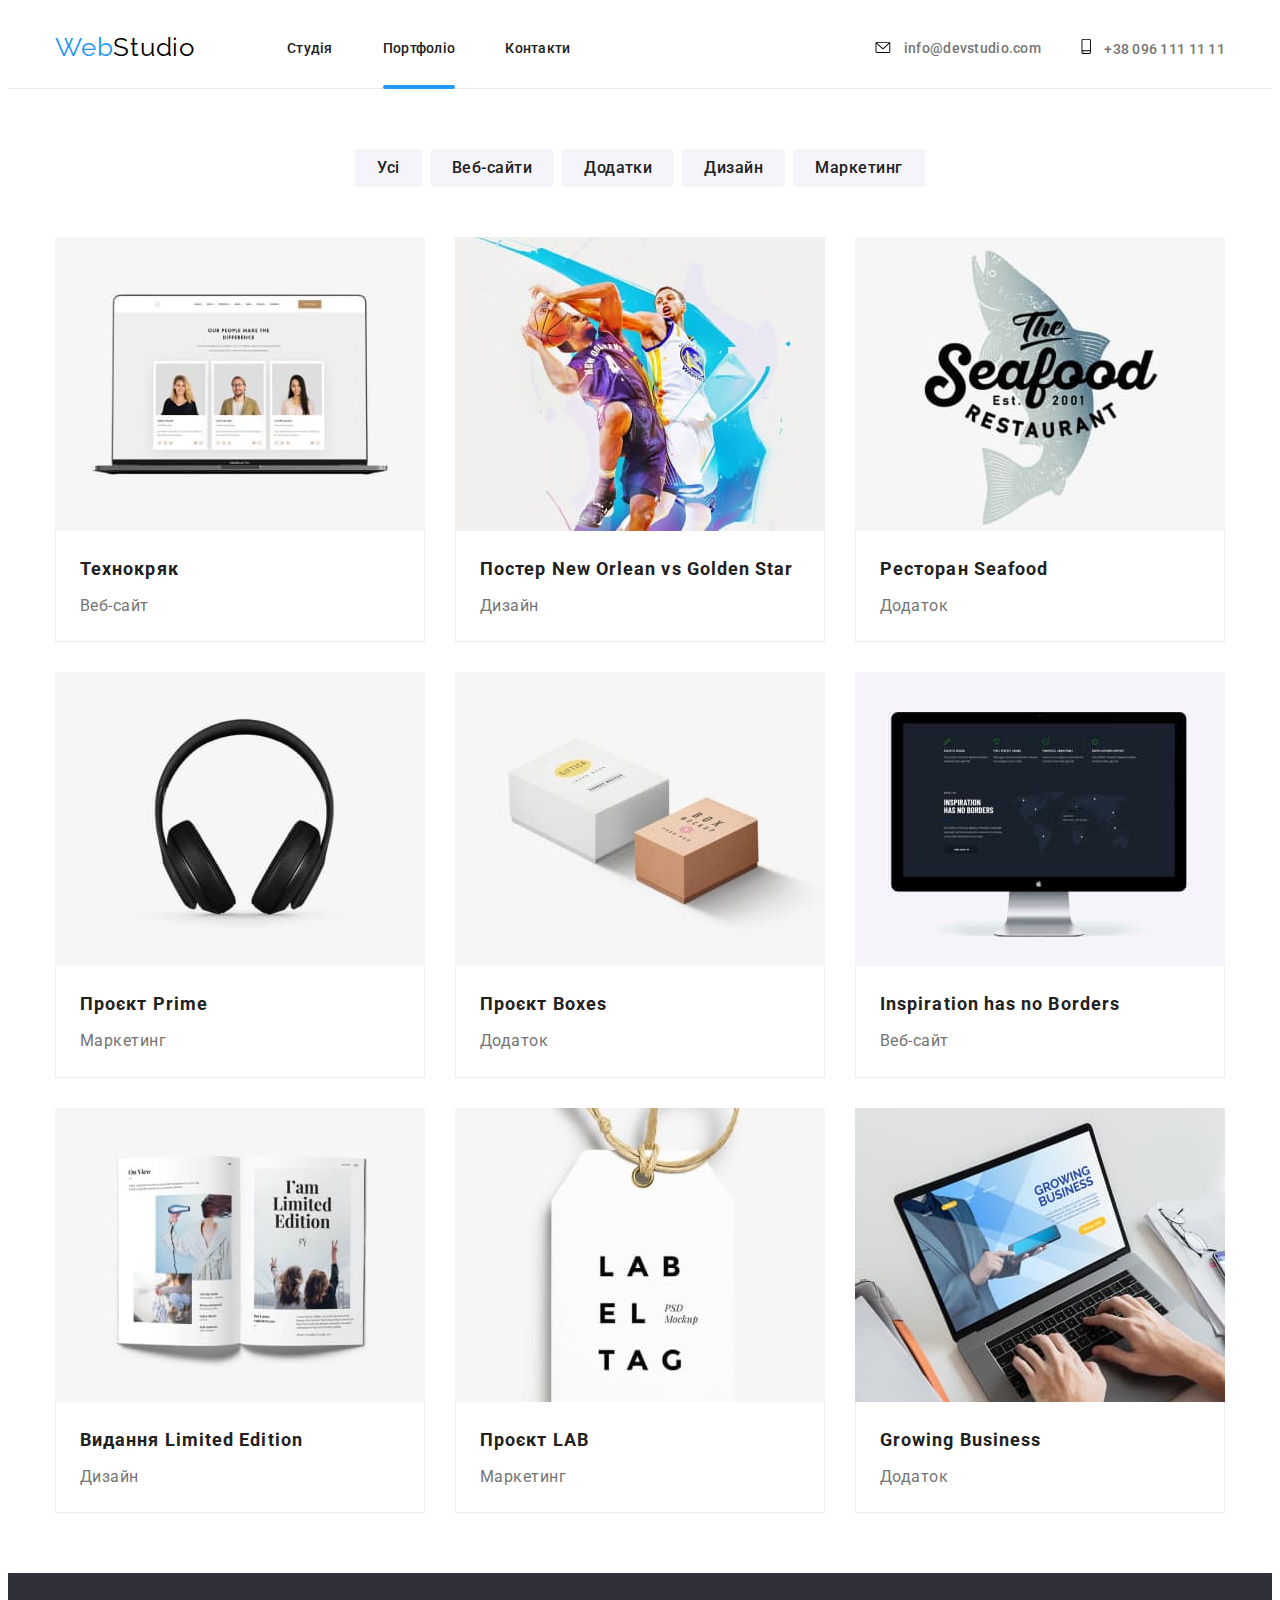
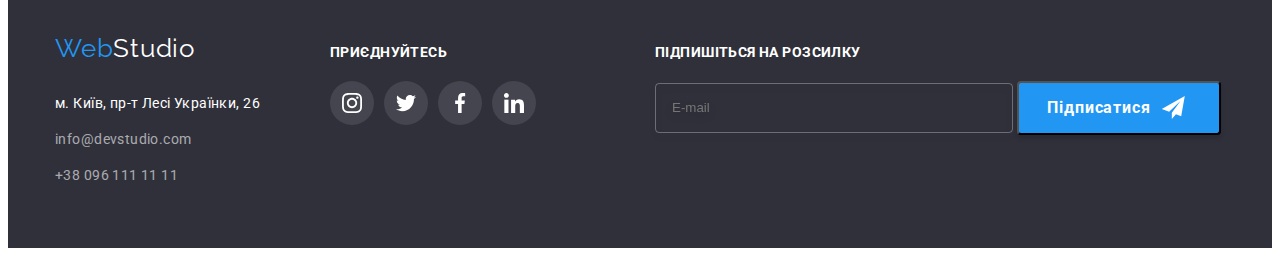
==== commit 248007f1: "form modal" ====
--- a/portfolio.html
+++ b/portfolio.html
@@ -19,8 +19,8 @@
                 <nav class="navigation">
                     <a href="./index.html" lang="en" class="navigation__logo-f">Web<span class="navigation__logo-s">Studio</span></a>
                     <ul class="navigation__menu">
-                        <li><a href="./index.html" class="navigation__link navigation__link--current">Студія</a></li>
-                        <li><a href="./portfolio.html" class="navigation__link">Портфоліо</a></li>
+                        <li><a href="./index.html" class="navigation__link">Студія</a></li>
+                        <li><a href="./portfolio.html" class="navigation__link navigation__link--current">Портфоліо</a></li>
                         <li><a href="" class="navigation__link">Контакти</a></li>
                     </ul>
                 </nav>
@@ -77,113 +77,133 @@
 
                       
                     <ul class="portfolio__content">
-                        <li class="card">
-                            <a href="" class="card__link">
-                            <div class="card__tumb">
-                                <img class="card__image" src="./img/img1p.jpg" alt="Технокряк Веб-сайт " width="370">
-                            
-                                <p class="card__desc">Ресурс пропонує комплексні пропозиції з різним рівнем функціоналу та сервісів. Все це дозволить відвідувачу отримати вичерпні відомості про компанію чи приватну особу.</p>
-                            </div>
-                            <div class="card__data">
-                                <h2 class="card__title">Технокряк</h2>
-                                <p class="card__text">Веб-сайт</p>
-                            </div>
+
+                        <li class="card">
+                            <a href="#" class="card__link">
+                                <div class="card__tumb">
+                                    <img class="card__image" src="./img/img1p.jpg" alt="Технокряк Веб-сайт " width="370">
+                                
+                                    <p class="card__desc">Ресурс пропонує комплексні пропозиції з різним рівнем функціоналу та сервісів. Все це дозволить відвідувачу отримати вичерпні відомості про компанію чи приватну особу.</p>
+                                </div>
+                                <div class="card__data">
+                                    <h2 class="card__title">Технокряк</h2>
+                                    <p class="card__text">Веб-сайт</p>
+                                </div>
                             </a>  
                         </li>
-                        <li class="card">
-                            <a href="" class="card__link">
-                            <div class="card__tumb">
-                                <img class="card__image" src="./img/img2p.jpg" alt="Постер New Orlean vs Golden Star Дизайн " width="370">
-                            
-                                <p class="card__desc">Ресурс пропонує комплексні пропозиції з різним рівнем функціоналу та сервісів.</p>
-                            </div>     
-                            <div class="card__data">
-                                <h2 class="card__title">Постер New Orlean vs Golden Star</h2>
-                                <p class="card__text">Дизайн</p>
-                            </div>
-                            </a>
-                        </li>
-                        <li class="card">
-                            <div class="card__tumb">
-                                <img class="card__image" src="./img/img3p.jpg" alt="Ресторан Seafood Додаток" width="370">
-                               
-                                <p class="card__desc"></p>
-                            </div>
+
+                        <li class="card">
+                            <a href="#" class="card__link">
+                                <div class="card__tumb">
+                                    <img class="card__image" src="./img/img2p.jpg" alt="Постер New Orlean vs Golden Star Дизайн " width="370">
+                                
+                                    <p class="card__desc">Ресурс пропонує комплексні пропозиції з різним рівнем функціоналу та сервісів.</p>
+                                </div>     
+                                <div class="card__data">
+                                    <h2 class="card__title">Постер New Orlean vs Golden Star</h2>
+                                    <p class="card__text">Дизайн</p>
+                                </div>
+                            </a>
+                        </li>
+
+                        <li class="card">
+                            <a href="#" class="card__link">
+                                <div class="card__tumb">
+                                    <img class="card__image" src="./img/img3p.jpg" alt="Ресторан Seafood Додаток" width="370">
+                                
+                                    <p class="card__desc"></p>
+                                </div>
                                 <div class="card__data">
                                     <h2 class="card__title">Ресторан Seafood</h2>
                                     <p class="card__text">Додаток</p>
                                 </div>
-                        </li>
-                    
-                    
-                        <li class="card">
-                            <div class="card__tumb">
-                                <img class="card__image" src="./img/img4p.jpg" alt="Проєкт Prime Маркетинг" width="370">
-                                
-                                <p class="card__desc"></p>
-                            </div>
+                            </a>
+                        </li>
+                              
+                        <li class="card">
+                            <a href="#" class="card__link">
+                                <div class="card__tumb">
+                                    <img class="card__image" src="./img/img4p.jpg" alt="Проєкт Prime Маркетинг" width="370">
+                                    
+                                    <p class="card__desc"></p>
+                                </div>
                                 <div class="card__data">
                                     <h2 class="card__title">Проєкт Prime</h2>
                                     <p class="card__text">Маркетинг</p>
                                 </div>
-                        </li>
-                        <li class="card">
-                            <div class="card__tumb">
-                                <img class="card__image" src="./img/img5p.jpg" alt="Проєкт Boxes Додаток" width="370">
-                                
-                                <p class="card__desc"></p>
-                            </div>
+                            </a>
+                        </li>
+
+                        <li class="card">
+                            <a href="#" class="card__link">
+                                <div class="card__tumb">
+                                    <img class="card__image" src="./img/img5p.jpg" alt="Проєкт Boxes Додаток" width="370">
+                                    
+                                    <p class="card__desc"></p>
+                                </div>
                                 <div class="card__data">
                                     <h2 class="card__title">Проєкт Boxes</h2>
                                     <p class="card__text">Додаток</p>
                                 </div>
-                        </li>
-                        <li class="card">
-                            <div class="card__tumb">                            
-                                <img class="card__image" src="./img/img6p.jpg" alt="Inspiration has no Borders Веб-сайт" width="370">
-                                
-                                <p class="card__desc"></p>
-                            </div>
+                            </a>
+                        </li>
+
+                        <li class="card">
+                            <a href="#" class="card__link">
+                                <div class="card__tumb">                            
+                                    <img class="card__image" src="./img/img6p.jpg" alt="Inspiration has no Borders Веб-сайт" width="370">
+                                    
+                                    <p class="card__desc"></p>
+                                </div>
                                 <div class="card__data">
                                     <h2 class="card__title">Inspiration has no Borders</h2>
                                     <p class="card__text">Веб-сайт</p>
                                 </div>
-                        </li>
-                    
-                    
-                        <li class="card">                     
-                            <div class="card__tumb">
-                                <img class="card__image" src="./img/img7p.jpg" alt="Видання Limited Edition Дизайн" width="370">
-                                
-                                <p class="card__desc"></p>
-                            </div>
+                            </a>
+                        </li>
+
+                        <li class="card">
+                            <a href="#" class="card__link">                     
+                                <div class="card__tumb">
+                                    <img class="card__image" src="./img/img7p.jpg" alt="Видання Limited Edition Дизайн" width="370">
+                                    
+                                    <p class="card__desc"></p>
+                                </div>
                                 <div class="card__data">
                                     <h2 class="card__title">Видання Limited Edition</h2>
                                     <p class="card__text">Дизайн</p>
                                 </div>
-                        </li>
-                        <li class="card">
-                            <div class="card__tumb">
-                                <img class="card__image" src="./img/img8p.jpg" alt="Проєкт LAB Маркетинг" width="370">
-                                
-                                <p class="card__desc"></p>
-                            </div>
+                            </a>
+                        </li>
+
+                        <li class="card">
+                            <a href="#" class="card__link">
+                                <div class="card__tumb">
+                                    <img class="card__image" src="./img/img8p.jpg" alt="Проєкт LAB Маркетинг" width="370">
+                                    
+                                    <p class="card__desc"></p>
+                                </div>
                                 <div class="card__data">
                                     <h2 class="card__title">Проєкт LAB</h2>
                                     <p class="card__text">Маркетинг</p>
                                 </div>
-                        </li>
-                        <li class="card">
-                            <div class="card__tumb">
-                                <img class="card__image" src="./img/img9p.jpg" alt="Growing Business Додаток" width="370">
-                                
-                                <p class="card__desc"></p>
-                            </div>
+                            </a>
+                        </li>
+
+                        <li class="card">
+                            <a href="#" class="card__link">
+                                <div class="card__tumb">
+                                    <img class="card__image" src="./img/img9p.jpg" alt="Growing Business Додаток" width="370">
+                                    
+                                    <p class="card__desc"></p>
+                                </div>
                                 <div class="card__data">
                                     <h2 class="card__title">Growing Business</h2>
                                     <p class="card__text">Додаток</p>
                                 </div>
-                        </li>
+                            </a>
+                        </li>
+
                     </ul>
                 
             </div>
--- a/css/main.min.css
+++ b/css/main.min.css
@@ -1 +1 @@
-body{font-family:"Roboto",sans-serif;color:var(--brand-color-text)}*,*::before,*::after{-webkit-box-sizing:border-box;box-sizing:border-box}.section{padding-top:60px;padding-bottom:60px}.container{margin-right:auto;margin-left:auto;padding-right:15px;padding-left:15px}@media screen and (min-width: 320px){.container{width:320px}}@media screen and (min-width: 480px){.container{width:480px}}@media screen and (min-width: 768px){.container{width:768px}}@media screen and (min-width: 1200px){.container{width:1200px}}:root{--brand-color-text: #212121;--brand-color-hero: #FFFFFF;--brand-color-backgraund: #2F303A;--brand-color-link: #2196F3;--brand-color-logo: #2196F3;--brand-color-logo-two: #000000;--brand-color-description: #757575;--brand-color-button: #2196F3;--brand-color-contacts: rgba(255, 255, 255, 0.6);--brand-color-com: #F5F4FA;--brand-color-bgd: #F5F5F5;--brand-color-header-icon: #757575;--brand-color-features: #F5F4FA;--brand-color-social-link: #AFB1B8;--brand-color-border: #AFB1B8;--brand-color-icon: #AFB1B8;--brand-color-bgd-icon-foot: rgba(255, 255, 255, 0.1);--brand-color-button-hf: #188CE8}.header{background:var(--brand-color-hero);border-bottom:1px solid #ececec;padding-top:16px;padding-bottom:16px}@media screen and (min-width: 1200px){.header{padding-top:24px;padding-bottom:25px}}.header__container{position:relative}@media screen and (min-width: 768px){.header__container{display:-webkit-box;display:-ms-flexbox;display:flex;-webkit-box-pack:justify;-ms-flex-pack:justify;justify-content:space-between;-webkit-box-align:center;-ms-flex-align:center;align-items:center}}.header .menu-button{position:absolute;top:0px;right:15px;display:-webkit-inline-box;display:-ms-inline-flexbox;display:inline-flex;padding:0;margin:0;border:none;background-color:rgba(0,0,0,0)}@media screen and (min-width: 768px){.header .menu-button{display:none}}.header .menu-button__cross{display:none}.navigation__logo-f{font-family:"Raleway",sans-serif;font-size:26px;line-height:1.2;letter-spacing:.03em;color:var(--brand-color-logo);text-decoration:none}.navigation__logo-f:hover{color:var(--brand-color-text)}.navigation__logo-f:focus{color:var(--brand-color-text)}.navigation__logo-f:hover>.navigation__logo-s{color:var(--brand-color-logo)}.navigation__logo-f:focus>.navigation__logo-s{color:var(--brand-color-logo)}.navigation__logo-s{font-family:"Raleway",sans-serif;color:var(--brand-color-logo-two);text-decoration:none}.navigation__logo-s:hover{color:var(--brand-color-logo)}.navigation__logo-s:focus{color:var(--brand-color-logo)}.navigation__menu{display:none;list-style:none;padding-left:0;margin-top:0;margin-bottom:0}@media screen and (min-width: 768px){.navigation__menu{display:-webkit-box;display:-ms-flexbox;display:flex;gap:50px}}.navigation__link{padding-bottom:33px;position:relative;font-weight:500;font-size:14px;line-height:1.14;letter-spacing:.02em;text-decoration:none;color:var(--brand-color-text);-webkit-transition:color 250ms cubic-bezier(0.4, 0, 0.2, 1);transition:color 250ms cubic-bezier(0.4, 0, 0.2, 1)}.navigation__link:hover{color:var(--brand-color-link)}.navigation__link:focus{color:var(--brand-color-link)}@media screen and (min-width: 1200px){.navigation__link--current::after{display:block;position:absolute;bottom:0;left:0;width:100%;height:4px;content:"";background-color:var(--brand-color-link);border-radius:2px}}@media screen and (min-width: 768px){.navigation{display:-webkit-box;display:-ms-flexbox;display:flex;-webkit-box-align:center;-ms-flex-align:center;align-items:center;gap:92px}}.contacts{display:none;list-style:none;padding-left:0;margin-top:0;margin-bottom:0}@media screen and (min-width: 768px){.contacts{display:-webkit-box;display:-ms-flexbox;display:flex;-webkit-box-orient:vertical;-webkit-box-direction:normal;-ms-flex-direction:column;flex-direction:column;row-gap:10px}}@media screen and (min-width: 1200px){.contacts{display:-webkit-box;display:-ms-flexbox;display:flex;-webkit-box-orient:horizontal;-webkit-box-direction:normal;-ms-flex-direction:row;flex-direction:row;-webkit-column-gap:40px;-moz-column-gap:40px;column-gap:40px}}.contacts__link{font-weight:500;font-size:14px;line-height:1.14;letter-spacing:.02em;text-decoration:none;color:var(--brand-color-description);-webkit-transition:color 250ms cubic-bezier(0.4, 0, 0.2, 1),fill 250ms cubic-bezier(0.4, 0, 0.2, 1);transition:color 250ms cubic-bezier(0.4, 0, 0.2, 1),fill 250ms cubic-bezier(0.4, 0, 0.2, 1)}.contacts__link:hover{color:var(--brand-color-link);fill:var(--brand-color-link)}.contacts__link:focus{color:var(--brand-color-link);fill:var(--brand-color-link)}.contacts__icon{margin-right:10px;display:none}@media screen and (min-width: 768px){.contacts__icon{display:inline}}.hero{background-size:cover;background-position:center center;background-repeat:no-repeat;background-image:-webkit-gradient(linear, left top, left bottom, from(rgba(47, 48, 58, 0.4)), to(rgba(47, 48, 58, 0.4))),url(../img/hero.jpg);background-image:linear-gradient(rgba(47, 48, 58, 0.4), rgba(47, 48, 58, 0.4)),url(../img/hero.jpg);background-color:var(--brand-color-backgraund);padding-top:118px;padding-bottom:118px}@media screen and (min-width: 1200px){.hero{padding-top:200px;padding-bottom:200px}}.hero__box{display:-webkit-box;display:-ms-flexbox;display:flex;-webkit-box-orient:vertical;-webkit-box-direction:normal;-ms-flex-direction:column;flex-direction:column;-webkit-box-align:center;-ms-flex-align:center;align-items:center;row-gap:30px}.hero__title{width:360px;font-weight:900;font-size:26px;line-height:1.61;letter-spacing:.06em;text-transform:uppercase;color:var(--brand-color-hero);text-align:center;margin-top:0;margin-bottom:0}@media screen and (min-width: 1200px){.hero__title{font-size:44px;line-height:1.36;width:696px}}.hero__button{padding:10px 24px;border:1px solid #000;-webkit-box-shadow:0px 4px 4px rgba(0,0,0,.15);box-shadow:0px 4px 4px rgba(0,0,0,.15);border-radius:4px;font-family:"Roboto";font-weight:700;font-size:16px;line-height:1.9;text-align:center;letter-spacing:.06em;color:var(--brand-color-hero);background:var(--brand-color-button);cursor:pointer;-webkit-transition:scaleX 250ms cubic-bezier(0.4, 0, 0.2, 1),border 250ms cubic-bezier(0.4, 0, 0.2, 1),-webkit-filter 250ms cubic-bezier(0.4, 0, 0.2, 1);transition:scaleX 250ms cubic-bezier(0.4, 0, 0.2, 1),border 250ms cubic-bezier(0.4, 0, 0.2, 1),-webkit-filter 250ms cubic-bezier(0.4, 0, 0.2, 1);transition:scaleX 250ms cubic-bezier(0.4, 0, 0.2, 1),filter 250ms cubic-bezier(0.4, 0, 0.2, 1),border 250ms cubic-bezier(0.4, 0, 0.2, 1);transition:scaleX 250ms cubic-bezier(0.4, 0, 0.2, 1),filter 250ms cubic-bezier(0.4, 0, 0.2, 1),border 250ms cubic-bezier(0.4, 0, 0.2, 1),-webkit-filter 250ms cubic-bezier(0.4, 0, 0.2, 1)}.hero__button:hover{-webkit-filter:drop-shadow(0px 4px 4px rgba(0, 0, 0, 0.25));filter:drop-shadow(0px 4px 4px rgba(0, 0, 0, 0.25));-webkit-transform:scaleX(1.03);transform:scaleX(1.03);border:none}.hero__button:focus{-webkit-filter:drop-shadow(0px 4px 4px rgba(0, 0, 0, 0.25));filter:drop-shadow(0px 4px 4px rgba(0, 0, 0, 0.25));-webkit-transform:scaleX(1.03);transform:scaleX(1.03);border:none}.features{width:100%}.features__items{padding-left:0;margin:0;list-style:none}@media screen and (min-width: 768px){.features__items{display:-webkit-box;display:-ms-flexbox;display:flex;-ms-flex-wrap:wrap;flex-wrap:wrap;gap:30px}}@media screen and (min-width: 1200px){.features__items{display:-webkit-box;display:-ms-flexbox;display:flex;-webkit-box-pack:justify;-ms-flex-pack:justify;justify-content:space-between}}.features__items>li{width:290px;margin-bottom:30px}@media screen and (min-width: 480px){.features__items>li{width:450px}}@media screen and (min-width: 768px){.features__items>li{-ms-flex-preferred-size:calc((100% - 30px)/2);flex-basis:calc((100% - 30px)/2);margin-bottom:0}}@media screen and (min-width: 1200px){.features__items>li{-ms-flex-preferred-size:270px;flex-basis:270px}}.features__items>li:last-child{margin-bottom:0px}.features__ill{display:-webkit-box;display:-ms-flexbox;display:flex;-webkit-box-pack:center;-ms-flex-pack:center;justify-content:center;height:120px;margin-bottom:30px;-webkit-box-align:center;-ms-flex-align:center;align-items:center;background-color:var(--brand-color-features)}.features__title{margin:0 0 10px 0;font-size:14px;line-height:1.14;letter-spacing:.03em;text-transform:uppercase;text-align:center;color:var(--brand-color-text)}@media screen and (min-width: 768px){.features__title{text-align:left}}.features__text{margin:0;font-size:14px;line-height:1.7;letter-spacing:.03em;color:var(--brand-color-description)}.busi{padding-top:0}@media screen and (max-width: 1200px){.busi{display:none}}.busi__title{margin-top:0;margin-bottom:50px;font-size:36px;line-height:1.17;letter-spacing:.03em;color:var(--brand-color-text);text-align:center}.busi__list{margin-top:0;margin-bottom:0;-webkit-box-pack:justify;-ms-flex-pack:justify;justify-content:space-between;padding-left:0;list-style:none;display:-webkit-box;display:-ms-flexbox;display:flex}.busi__tumb{position:relative}.busi__image{display:block}.busi__box{padding-top:27px;position:absolute;bottom:0;width:100%;height:70px;z-index:1;background-size:cover;background-position:center center;background-repeat:no-repeat;background-color:rgba(47,48,58,.8)}.busi__text{margin-top:0;margin-bottom:0;font-weight:700;font-size:14px;line-height:1.14;text-align:center;letter-spacing:.03em;text-transform:uppercase;color:var(--brand-color-hero)}.team{background:var(--brand-color-com)}.team__title{text-align:center;margin-top:0;font-size:36px;line-height:1.17;letter-spacing:.03em;color:var(--brand-color-text)}@media screen and (min-width: 1200px){.team__title{margin-bottom:50px}}.team__list{padding-left:0;margin-top:0;margin-bottom:0;list-style:none}@media screen and (min-width: 768px){.team__list{display:-webkit-box;display:-ms-flexbox;display:flex;-ms-flex-wrap:wrap;flex-wrap:wrap;row-gap:30px;-webkit-column-gap:30px;-moz-column-gap:30px;column-gap:30px}}@media screen and (min-width: 1200px){.team__list{display:-webkit-box;display:-ms-flexbox;display:flex;-webkit-box-pack:justify;-ms-flex-pack:justify;justify-content:space-between}}.clients{width:100%}.clients__title{margin-top:0;margin-bottom:0;font-weight:700;font-size:28px;line-height:1.18;text-align:center;letter-spacing:.03em;color:var(--brand-color-text);text-align:center;margin-bottom:30px}@media screen and (min-width: 1200px){.clients__title{font-weight:700;font-size:36px;line-height:1.17;margin-bottom:50px}}.clients__list{margin-top:0;margin-bottom:0;padding-left:0;list-style:none;display:-webkit-box;display:-ms-flexbox;display:flex;-ms-flex-wrap:wrap;flex-wrap:wrap;gap:30px}@media screen and (min-width: 1200px){.clients__list{display:-webkit-box;display:-ms-flexbox;display:flex;-webkit-box-pack:justify;-ms-flex-pack:justify;justify-content:space-between}}.clients__link{-ms-flex-preferred-size:calc((100% - 30px)/2);flex-basis:calc((100% - 30px)/2)}@media screen and (min-width: 768px){.clients__link{-ms-flex-preferred-size:calc((100% - 60px)/3);flex-basis:calc((100% - 60px)/3)}}@media screen and (min-width: 1200px){.clients__link{-ms-flex-preferred-size:170px;flex-basis:170px}}.clients__logo{height:92px;display:-webkit-box;display:-ms-flexbox;display:flex;-webkit-box-align:center;-ms-flex-align:center;align-items:center;-webkit-box-pack:center;-ms-flex-pack:center;justify-content:center;border:1px solid var(--brand-color-border);border-radius:4px;fill:var(--brand-color-border);-webkit-transition:border-color 250ms cubic-bezier(0.4, 0, 0.2, 1),fill 250ms cubic-bezier(0.4, 0, 0.2, 1);transition:border-color 250ms cubic-bezier(0.4, 0, 0.2, 1),fill 250ms cubic-bezier(0.4, 0, 0.2, 1)}.clients__logo:hover{border-color:var(--brand-color-link);fill:var(--brand-color-link)}.clients__logo:focus{border-color:var(--brand-color-link);fill:var(--brand-color-link)}.hidden-title{margin-right:auto;margin-left:auto;margin-top:0;display:none}.badge{width:270px;background:var(--brand-color-hero);-webkit-box-shadow:0px 1px 3px rgba(0,0,0,.12),0px 1px 1px rgba(0,0,0,.14),0px 2px 1px rgba(0,0,0,.2);box-shadow:0px 1px 3px rgba(0,0,0,.12),0px 1px 1px rgba(0,0,0,.14),0px 2px 1px rgba(0,0,0,.2);border-radius:0px 0px 4px 4px;margin-bottom:30px;padding-bottom:24px}.badge:last-child{margin-bottom:0}@media screen and (min-width: 480px){.badge{width:450px}}@media screen and (min-width: 768px){.badge{-ms-flex-preferred-size:calc((100% - 30px)/2);flex-basis:calc((100% - 30px)/2);margin-bottom:0}}@media screen and (min-width: 1200px){.badge{-ms-flex-preferred-size:270px;flex-basis:270px;margin-bottom:0}}.badge__image{display:block;width:270px}@media screen and (min-width: 480px){.badge__image{width:450px}}@media screen and (min-width: 768px){.badge__image{width:354px}}@media screen and (min-width: 1200px){.badge__image{width:270px}}.badge__data{padding-top:30px;margin-bottom:16px;text-align:center}.badge__title{margin-top:0;margin-bottom:10px;font-weight:500;font-size:16px;line-height:1.19;letter-spacing:.03em;color:var(--brand-color-text)}.badge__desc{margin-top:0;margin-bottom:0;font-weight:400;font-size:16px;line-height:1.19;letter-spacing:.03em;color:var(--brand-color-description)}.badge__list{width:206px;height:44px;padding-left:0;list-style:none;display:-webkit-box;display:-ms-flexbox;display:flex;-webkit-box-pack:justify;-ms-flex-pack:justify;justify-content:space-between;margin-right:auto;margin-left:auto}.sign{display:-webkit-inline-box;display:-ms-inline-flexbox;display:inline-flex;-webkit-box-pack:center;-ms-flex-pack:center;justify-content:center;-webkit-box-align:center;-ms-flex-align:center;align-items:center;width:44px;height:44px;border:none;border-radius:50%;fill:var(--brand-color-icon);-webkit-transition:background-color 250ms cubic-bezier(0.4, 0, 0.2, 1),fill 250ms cubic-bezier(0.4, 0, 0.2, 1);transition:background-color 250ms cubic-bezier(0.4, 0, 0.2, 1),fill 250ms cubic-bezier(0.4, 0, 0.2, 1)}.sign:hover{background-color:var(--brand-color-link);fill:var(--brand-color-hero)}.sign:focus{background-color:var(--brand-color-link)}.footer{padding-top:60px;padding-bottom:60px;background:var(--brand-color-backgraund)}@media screen and (min-width: 1200px){.footer__base{display:-webkit-box;display:-ms-flexbox;display:flex;-webkit-box-pack:justify;-ms-flex-pack:justify;justify-content:space-between;-webkit-box-align:baseline;-ms-flex-align:baseline;align-items:baseline}}@media screen and (min-width: 768px){.footer__location{display:-webkit-box;display:-ms-flexbox;display:flex;-ms-flex-pack:distribute;justify-content:space-around;-webkit-box-align:baseline;-ms-flex-align:baseline;align-items:baseline}}@media screen and (min-width: 1200px){.footer__location{-webkit-column-gap:70px;-moz-column-gap:70px;column-gap:70px}}.footer__logo-f{display:block;width:154px;margin-right:auto;margin-left:auto;font-family:"Raleway",sans-serif;font-size:24px;line-height:1.17;letter-spacing:.03em;color:var(--brand-color-logo);text-decoration:none}@media screen and (min-width: 1200px){.footer__logo-f{font-size:26px;line-height:1.2;margin-right:0;margin-left:0}}.footer__logo-f:hover{color:var(--brand-color-hero)}.footer__logo-f:focus{color:var(--brand-color-hero)}.footer__logo-f:hover>.footer__logo-s{color:var(--brand-color-logo)}.footer__logo-f:focus>.footer__logo-s{color:var(--brand-color-logo)}.footer__logo-s{color:var(--brand-color-hero)}.footer__logo-s:hover{color:var(--brand-color-logo)}.footer__logo-s:focus{color:var(--brand-color-logo)}.footer__address{font-style:normal;margin-top:28px;margin-bottom:60px}@media screen and (min-width: 1200px){.footer__address{margin-bottom:0}}.footer__applications{display:-webkit-box;display:-ms-flexbox;display:flex;-webkit-box-orient:vertical;-webkit-box-direction:normal;-ms-flex-direction:column;flex-direction:column;row-gap:20px;margin-bottom:60px;-webkit-box-align:center;-ms-flex-align:center;align-items:center}@media screen and (min-width: 1200px){.footer__applications{-webkit-box-align:start;-ms-flex-align:start;align-items:flex-start}}.footer__title{margin-top:0;margin-bottom:0;font-weight:700;font-size:14px;line-height:1.14;letter-spacing:.03em;text-transform:uppercase;color:var(--brand-color-hero)}.footer__list{width:206px;height:44px;display:-webkit-box;display:-ms-flexbox;display:flex;-webkit-box-pack:justify;-ms-flex-pack:justify;justify-content:space-between;list-style:none;margin-top:0;margin-bottom:0;padding-left:0}.footer__sign{width:44px;height:44px;display:-webkit-box;display:-ms-flexbox;display:flex;-webkit-box-align:center;-ms-flex-align:center;align-items:center;-webkit-box-pack:center;-ms-flex-pack:center;justify-content:center;border:none;border-radius:50%;background-color:var(--brand-color-bgd-icon-foot);fill:var(--brand-color-hero);-webkit-transition:background-color 250ms cubic-bezier(0.4, 0, 0.2, 1);transition:background-color 250ms cubic-bezier(0.4, 0, 0.2, 1)}.footer__sign:hover{background-color:var(--brand-color-link)}.footer__sign:focus{background-color:var(--brand-color-link)}.footer__form{width:290px}@media screen and (min-width: 480px){.footer__form{width:450px}}@media screen and (min-width: 768px){.footer__form{margin-right:auto;margin-left:auto}}@media screen and (min-width: 1200px){.footer__form{width:570px;margin-right:0;margin-left:0}}.footer__form-title{margin-top:0;margin-bottom:20px;font-weight:700;font-size:14px;line-height:1.14;letter-spacing:.03em;text-transform:uppercase;text-align:center;color:var(--brand-color-hero)}@media screen and (min-width: 1200px){.footer__form-title{text-align:start}}.footer__box{width:100%}@media screen and (min-width: 1200px){.footer__box{display:-webkit-box;display:-ms-flexbox;display:flex;-webkit-box-pack:justify;-ms-flex-pack:justify;justify-content:space-between;-webkit-box-align:center;-ms-flex-align:center;align-items:center}}.footer__input{width:290px;height:50px;padding:15px 16px;margin-bottom:20px;border:1px solid rgba(255,255,255,.3);-webkit-filter:drop-shadow(0px 4px 4px rgba(0, 0, 0, 0.15));filter:drop-shadow(0px 4px 4px rgba(0, 0, 0, 0.15));border-radius:4px;color:rgba(255,255,255,.6);background-color:rgba(0,0,0,0);-webkit-transition:border-color 250ms cubic-bezier(0.4, 0, 0.2, 1);transition:border-color 250ms cubic-bezier(0.4, 0, 0.2, 1)}@media screen and (min-width: 480px){.footer__input{width:450px}}@media screen and (min-width: 1200px){.footer__input{width:358px;margin-bottom:0}}.footer__input:hover{border-color:var(--brand-color-logo)}.footer__input:focus{border-color:var(--brand-color-logo)}.footer__button{margin-right:auto;margin-left:auto;padding:10px 34px 10px 28px;font-family:"Roboto";font-style:normal;font-weight:700;font-size:16px;line-height:1.87;display:-webkit-box;display:-ms-flexbox;display:flex;-webkit-box-align:center;-ms-flex-align:center;align-items:center;letter-spacing:.06em;color:var(--brand-color-hero);fill:var(--brand-color-hero);background:#2196f3;-webkit-box-shadow:0px 4px 4px rgba(0,0,0,.15);box-shadow:0px 4px 4px rgba(0,0,0,.15);border-radius:4px;cursor:pointer;-webkit-transition:background-color 250ms cubic-bezier(0.4, 0, 0.2, 1),fill 250ms cubic-bezier(0.4, 0, 0.2, 1);transition:background-color 250ms cubic-bezier(0.4, 0, 0.2, 1),fill 250ms cubic-bezier(0.4, 0, 0.2, 1)}.footer__button:hover{background-color:var(--brand-color-button-hf);fill:var(--brand-color-contacts)}.footer__button:focus{background-color:var(--brand-color-button-hf);fill:var(--brand-color-contacts)}.footer__icon{margin-left:10px}.address{list-style:none;padding-left:0;margin-top:0;margin-bottom:0;display:-webkit-box;display:-ms-flexbox;display:flex;-webkit-box-orient:vertical;-webkit-box-direction:normal;-ms-flex-direction:column;flex-direction:column;row-gap:12px;-webkit-box-align:center;-ms-flex-align:center;align-items:center}@media screen and (min-width: 1200px){.address{-webkit-box-align:start;-ms-flex-align:start;align-items:flex-start}}.address__link{font-weight:400;font-size:14px;line-height:1.71;letter-spacing:.03em;text-decoration:none;color:var(--brand-color-hero);-webkit-transition:color 250ms cubic-bezier(0.4, 0, 0.2, 1);transition:color 250ms cubic-bezier(0.4, 0, 0.2, 1)}.address__link:hover{color:var(--brand-color-link)}.address__link:focus{color:var(--brand-color-link)}.address__cont{font-weight:400;font-size:14px;line-height:1.71;letter-spacing:.03em;text-decoration:none;color:var(--brand-color-contacts);-webkit-transition:color 250ms cubic-bezier(0.4, 0, 0.2, 1);transition:color 250ms cubic-bezier(0.4, 0, 0.2, 1)}.address__cont:hover{color:var(--brand-color-link)}.address__cont:focus{color:var(--brand-color-link)}.form-input{position:relative;padding-left:42px;width:100%;height:40px;border:1px solid rgba(33,33,33,.2);border-radius:4px;-webkit-transition:border-color 250ms cubic-bezier(0.4, 0, 0.2, 1),fill 250ms cubic-bezier(0.4, 0, 0.2, 1);transition:border-color 250ms cubic-bezier(0.4, 0, 0.2, 1),fill 250ms cubic-bezier(0.4, 0, 0.2, 1)}.form-input__icon{display:inline-block;position:absolute;width:18px;height:18px;top:50%;left:12px;-webkit-transform:translateY(-50%);transform:translateY(-50%)}.form-input:hover,.form-input:hover+.form-input__icon{border-color:var(--brand-color-logo);fill:var(--brand-color-logo)}.form-input:focus,.form-input:focus+.form-input__icon{border-color:var(--brand-color-logo);fill:var(--brand-color-logo)}.form-area{resize:none;height:120px;border:1px solid rgba(33,33,33,.2);border-radius:4px;padding:12px 16px;font-size:12px;line-height:1.17;letter-spacing:.01em;color:rgba(117,117,117,.5)}.form-area:hover{border-color:var(--brand-color-logo)}.form-area:focus{border-color:var(--brand-color-logo)}.accept-terms{display:-webkit-box;display:-ms-flexbox;display:flex;-webkit-box-align:center;-ms-flex-align:center;align-items:center;width:425px;margin-bottom:30px;margin-right:auto;margin-left:auto;font-size:14px;line-height:1.7;letter-spacing:.03em}.accept-terms:hover{border-color:#188ce8}.accept-terms:focus{border-color:#188ce8}.accept-terms__checkbox{-webkit-appearance:none;-moz-appearance:none;appearance:none}.accept-terms__icon{position:absolute;border:2px solid var(--brand-color-text);border-radius:2px;fill:none}.accept-terms__checkbox:hover+.accept-terms__icon{border-color:var(--brand-color-description)}.accept-terms__checkbox:hover~.accept-terms__label{color:#405340}.accept-terms__label{position:relative;padding-left:35.88px;font-size:14px;line-height:1.71;letter-spacing:.03em;color:var(--brand-color-description)}.accept-terms__checkbox:checked+.accept-terms__icon{fill:var(--brand-color-hero);background-color:var(--brand-color-logo);border-color:var(--brand-color-logo)}.accept-terms__checkbox:checked~.accept-terms__label{color:#405340}.accept-terms__contract{color:var(--brand-color-link)}.backdrop{position:fixed;top:0;left:0;width:100%;height:100%;background-color:rgba(0,0,0,.2);scale:1;-webkit-transition:scale 250ms cubic-bezier(0.4, 0, 0.2, 1),visibility 250ms cubic-bezier(0.4, 0, 0.2, 1);transition:scale 250ms cubic-bezier(0.4, 0, 0.2, 1),visibility 250ms cubic-bezier(0.4, 0, 0.2, 1)}.is-hidden{scale:0;visibility:hidden;pointer-events:none}.modal{position:absolute;width:100%;max-width:528px;height:100%;max-height:581px;background-color:var(--brand-color-hero);top:50%;left:50%;-webkit-transform:translate(-50%, -50%);transform:translate(-50%, -50%);-webkit-box-shadow:0px 1px 3px rgba(0,0,0,.12),0px 1px 1px rgba(0,0,0,.14),0px 2px 1px rgba(0,0,0,.2);box-shadow:0px 1px 3px rgba(0,0,0,.12),0px 1px 1px rgba(0,0,0,.14),0px 2px 1px rgba(0,0,0,.2);border-radius:4px}.modal__container{position:relative;padding-top:8px;padding-bottom:40px;width:100%;height:100%}.modal__button{position:absolute;top:14px;right:14px;padding:0;border:none}.modal__form{padding-top:37px;padding-right:40px;padding-left:40px;display:-webkit-box;display:-ms-flexbox;display:flex;-webkit-box-orient:vertical;-webkit-box-direction:normal;-ms-flex-direction:column;flex-direction:column}.modal__title{margin-top:2px;margin-bottom:12px;font-weight:700;font-size:20px;line-height:23px;text-align:center;letter-spacing:.03em;color:var(--brand-color-text)}.modal__list{display:-webkit-box;display:-ms-flexbox;display:flex;-webkit-box-orient:vertical;-webkit-box-direction:normal;-ms-flex-direction:column;flex-direction:column;row-gap:10px;margin-top:0;margin-bottom:20px;padding-left:0;list-style:none}.modal__field{display:-webkit-box;display:-ms-flexbox;display:flex;-webkit-box-orient:vertical;-webkit-box-direction:normal;-ms-flex-direction:column;flex-direction:column;row-gap:4px}.modal__label{font-size:12px;line-height:1.17;letter-spacing:.01em;color:var(--brand-color-description)}.modal__input{position:relative}.modal__btn{display:block;margin-right:auto;margin-left:auto}.close-button{background-color:var(--brand-color-hero);-webkit-transition:fill 250ms cubic-bezier(0.4, 0, 0.2, 1);transition:fill 250ms cubic-bezier(0.4, 0, 0.2, 1)}.close-button:hover{fill:var(--brand-color-button)}.close-button:focus{fill:var(--brand-color-button)}.close-button__icon{padding:3px;border:1px solid rgba(0,0,0,.1);border-radius:50%}.submit-button{padding:10px 52px;font-family:"Roboto";font-weight:700;font-size:16px;line-height:1.87;letter-spacing:.06em;color:var(--brand-color-hero);background-color:var(--brand-color-button);-webkit-box-shadow:0px 4px 4px rgba(0,0,0,.15);box-shadow:0px 4px 4px rgba(0,0,0,.15);border-radius:4px;border:none;cursor:pointer}.submit-button:hover{background-color:var(--brand-color-button-hf)}.submit-button:focus{background-color:var(--brand-color-button-hf)}.portfolio__list{padding-left:0;list-style:none;display:-webkit-box;display:-ms-flexbox;display:flex;-ms-flex-wrap:wrap;flex-wrap:wrap;-webkit-column-gap:8px;-moz-column-gap:8px;column-gap:8px;row-gap:15px}@media screen and (min-width: 480px){.portfolio__list{width:321px}}@media screen and (min-width: 768px){.portfolio__list{width:570px;-ms-flex-wrap:nowrap;flex-wrap:nowrap;-webkit-box-pack:center;-ms-flex-pack:center;justify-content:center;-webkit-column-gap:8px;-moz-column-gap:8px;column-gap:8px;margin:0 auto 50px}}.portfolio__button{font-family:"Roboto";font-weight:500;font-size:12px;line-height:1.6;padding:6px 22px 6px 22px;letter-spacing:.03em;color:var(--brand-color-text);background-color:var(--brand-color-com);border:none;border-radius:4px;cursor:pointer;-webkit-transition:color 250ms cubic-bezier(0.4, 0, 0.2, 1),background-color 250ms cubic-bezier(0.4, 0, 0.2, 1),-webkit-box-shadow 250ms cubic-bezier(0.4, 0, 0.2, 1);transition:color 250ms cubic-bezier(0.4, 0, 0.2, 1),background-color 250ms cubic-bezier(0.4, 0, 0.2, 1),-webkit-box-shadow 250ms cubic-bezier(0.4, 0, 0.2, 1);transition:color 250ms cubic-bezier(0.4, 0, 0.2, 1),background-color 250ms cubic-bezier(0.4, 0, 0.2, 1),box-shadow 250ms cubic-bezier(0.4, 0, 0.2, 1);transition:color 250ms cubic-bezier(0.4, 0, 0.2, 1),background-color 250ms cubic-bezier(0.4, 0, 0.2, 1),box-shadow 250ms cubic-bezier(0.4, 0, 0.2, 1),-webkit-box-shadow 250ms cubic-bezier(0.4, 0, 0.2, 1)}@media screen and (min-width: 480px){.portfolio__button{font-size:16px;line-height:1.6}}.portfolio__button:hover{background:var(--brand-color-button);color:var(--brand-color-hero);-webkit-box-shadow:0px 3px 1px rgba(0,0,0,.1),0px 1px 2px rgba(0,0,0,.08),0px 2px 2px rgba(0,0,0,.12);box-shadow:0px 3px 1px rgba(0,0,0,.1),0px 1px 2px rgba(0,0,0,.08),0px 2px 2px rgba(0,0,0,.12)}.portfolio__button:focus{background:var(--brand-color-button);color:var(--brand-color-hero);-webkit-box-shadow:0px 3px 1px rgba(0,0,0,.1),0px 1px 2px rgba(0,0,0,.08),0px 2px 2px rgba(0,0,0,.12);box-shadow:0px 3px 1px rgba(0,0,0,.1),0px 1px 2px rgba(0,0,0,.08),0px 2px 2px rgba(0,0,0,.12)}.portfolio__content{list-style:none;margin-top:0;margin-bottom:0;padding:0;display:-webkit-box;display:-ms-flexbox;display:flex;-ms-flex-wrap:wrap;flex-wrap:wrap;row-gap:30px;-webkit-column-gap:30px;-moz-column-gap:30px;column-gap:30px}.card{width:290px;background:var(--brand-color-hero);-webkit-transition:-webkit-box-shadow 250ms cubic-bezier(0.4, 0, 0.2, 1);transition:-webkit-box-shadow 250ms cubic-bezier(0.4, 0, 0.2, 1);transition:box-shadow 250ms cubic-bezier(0.4, 0, 0.2, 1);transition:box-shadow 250ms cubic-bezier(0.4, 0, 0.2, 1), -webkit-box-shadow 250ms cubic-bezier(0.4, 0, 0.2, 1)}@media screen and (min-width: 480px){.card{-ms-flex-preferred-size:100%;flex-basis:100%}}@media screen and (min-width: 768px){.card{-ms-flex-preferred-size:calc((100% - 30px)/2);flex-basis:calc((100% - 30px)/2)}}@media screen and (min-width: 1200px){.card{-ms-flex-preferred-size:calc((100% - 60px)/3);flex-basis:calc((100% - 60px)/3)}}.card__tumb{position:relative;overflow:hidden}.card__image{display:block;width:290px}@media screen and (min-width: 480px){.card__image{width:450px}}@media screen and (min-width: 768px){.card__image{width:354px}}@media screen and (min-width: 1200px){.card__image{width:370px}}.card__desc{position:absolute;font-size:18px;line-height:1.55;letter-spacing:.03em;color:var(--brand-color-hero);margin-top:0;margin-bottom:0;top:0;left:0;width:290px;height:100%;padding:63px 24px;background-color:rgba(33,150,243,.9);-webkit-transform:translateY(100%);transform:translateY(100%);-webkit-transition:-webkit-transform 250ms cubic-bezier(0.4, 0, 0.2, 1);transition:-webkit-transform 250ms cubic-bezier(0.4, 0, 0.2, 1);transition:transform 250ms cubic-bezier(0.4, 0, 0.2, 1);transition:transform 250ms cubic-bezier(0.4, 0, 0.2, 1), -webkit-transform 250ms cubic-bezier(0.4, 0, 0.2, 1)}@media screen and (min-width: 480px){.card__desc{width:450px}}@media screen and (min-width: 768px){.card__desc{width:354px}}@media screen and (min-width: 1200px){.card__desc{width:370px}}.card__data{padding:20px 24px;border-right:1px solid #eee;border-bottom:1px solid #eee;border-left:1px solid #eee}.card__title{margin-top:0;margin-bottom:4px;font-weight:700;font-size:18px;line-height:2;letter-spacing:.06em;color:var(--brand-color-text)}.card__text{margin-top:0;margin-bottom:0;font-weight:400;font-size:16px;line-height:1.9;letter-spacing:.03em;color:var(--brand-color-description)}.card:hover{-webkit-box-shadow:0px 1px 1px rgba(0,0,0,.12),0px 4px 4px rgba(0,0,0,.06),1px 4px 6px rgba(0,0,0,.16);box-shadow:0px 1px 1px rgba(0,0,0,.12),0px 4px 4px rgba(0,0,0,.06),1px 4px 6px rgba(0,0,0,.16)}.card:focus{-webkit-box-shadow:0px 1px 1px rgba(0,0,0,.12),0px 4px 4px rgba(0,0,0,.06),1px 4px 6px rgba(0,0,0,.16);box-shadow:0px 1px 1px rgba(0,0,0,.12),0px 4px 4px rgba(0,0,0,.06),1px 4px 6px rgba(0,0,0,.16)}.card:hover .card__desc{-webkit-transform:translateY(0);transform:translateY(0)}.card:focus .card__desc{-webkit-transform:translateY(0);transform:translateY(0)}.mobile-menu{position:relative;top:0;left:0;padding-top:10px;padding-bottom:48px;width:100%;height:100%}.mobile-menu__cross{position:absolute;top:0;right:0px}.mobile-menu__cross:hover{fill:var(--brand-color-link)}.mobile-menu__cross:focus{fill:var(--brand-color-link)}.mobile-menu__nav{list-style:none;padding-left:0;margin-top:38px;margin-left:25px;margin-bottom:306px}.mobile-menu__item{margin-bottom:32px}.mobile-menu__item:hover{color:var(--brand-color-link)}.mobile-menu__item:focus{color:var(--brand-color-link)}.mobile-menu__item:last-child{margin-bottom:0}.mobile-menu__link{font-weight:500;font-size:40px;line-height:1.175;letter-spacing:.02em;text-decoration:none;color:var(--brand-color-text);-webkit-transition:color 250ms cubic-bezier(0.4, 0, 0.2, 1);transition:color 250ms cubic-bezier(0.4, 0, 0.2, 1)}.mobile-menu__link:hover{color:var(--brand-color-link)}.mobile-menu__link:focus{color:var(--brand-color-link)}.mobile-menu__contacts{list-style:none;padding-left:0;margin-top:0;margin-bottom:64px;margin-left:25px}.mobile-menu__comm{margin-bottom:32px}.mobile-menu__comm:last-child{margin-bottom:0}.mobile-menu__tel{font-weight:500;font-size:34px;line-height:1.176;letter-spacing:.02em;text-decoration:none;color:var(--brand-color-link)}@media screen and (min-width: 320px){.mobile-menu__tel{font-size:24px;line-height:1.17}}.mobile-menu__mail{font-weight:500;font-size:24px;line-height:1.17;letter-spacing:.02em;text-decoration:none;color:var(--brand-color-description)}.mobile-menu__network{display:-webkit-box;display:-ms-flexbox;display:flex;list-style:none;padding-left:0;margin-top:0;margin-bottom:0;margin-left:25px;-webkit-column-gap:20px;-moz-column-gap:20px;column-gap:20px}@media screen and (min-width: 320px){.mobile-menu__network{display:-webkit-box;display:-ms-flexbox;display:flex;-ms-flex-wrap:wrap;flex-wrap:wrap;row-gap:20px}}.mobile-menu__text{font-weight:500;font-size:18px;line-height:1.22;letter-spacing:.02em;color:var(--brand-color-link);text-decoration:none}/*# sourceMappingURL=main.min.css.map */+body{font-family:"Roboto",sans-serif;color:var(--brand-color-text)}*,*::before,*::after{-webkit-box-sizing:border-box;box-sizing:border-box}.section{padding-top:60px;padding-bottom:60px}.container{margin-right:auto;margin-left:auto;padding-right:15px;padding-left:15px}@media screen and (min-width: 320px){.container{width:320px}}@media screen and (min-width: 480px){.container{width:480px}}@media screen and (min-width: 768px){.container{width:768px}}@media screen and (min-width: 1200px){.container{width:1200px}}:root{--brand-color-text: #212121;--brand-color-hero: #FFFFFF;--brand-color-backgraund: #2F303A;--brand-color-link: #2196F3;--brand-color-logo: #2196F3;--brand-color-logo-two: #000000;--brand-color-description: #757575;--brand-color-button: #2196F3;--brand-color-contacts: rgba(255, 255, 255, 0.6);--brand-color-com: #F5F4FA;--brand-color-bgd: #F5F5F5;--brand-color-header-icon: #757575;--brand-color-features: #F5F4FA;--brand-color-social-link: #AFB1B8;--brand-color-border: #AFB1B8;--brand-color-icon: #AFB1B8;--brand-color-bgd-icon-foot: rgba(255, 255, 255, 0.1);--brand-color-button-hf: #188CE8;--brand-color-border-card: #EEEEEE}.header{background:var(--brand-color-hero);border-bottom:1px solid #ececec;padding-top:16px;padding-bottom:16px}@media screen and (min-width: 1200px){.header{padding-top:24px;padding-bottom:25px}}.header__container{position:relative}@media screen and (min-width: 768px){.header__container{display:-webkit-box;display:-ms-flexbox;display:flex;-webkit-box-pack:justify;-ms-flex-pack:justify;justify-content:space-between;-webkit-box-align:center;-ms-flex-align:center;align-items:center}}.header .menu-button{position:absolute;top:0px;right:15px;display:-webkit-inline-box;display:-ms-inline-flexbox;display:inline-flex;padding:0;margin:0;border:none;background-color:rgba(0,0,0,0)}@media screen and (min-width: 768px){.header .menu-button{display:none}}.header .menu-button__cross{display:none}.navigation__logo-f{font-family:"Raleway",sans-serif;font-size:26px;line-height:1.2;letter-spacing:.03em;color:var(--brand-color-logo);text-decoration:none}.navigation__logo-f:hover{color:var(--brand-color-text)}.navigation__logo-f:focus{color:var(--brand-color-text)}.navigation__logo-f:hover>.navigation__logo-s{color:var(--brand-color-logo)}.navigation__logo-f:focus>.navigation__logo-s{color:var(--brand-color-logo)}.navigation__logo-s{font-family:"Raleway",sans-serif;color:var(--brand-color-logo-two);text-decoration:none}.navigation__logo-s:hover{color:var(--brand-color-logo)}.navigation__logo-s:focus{color:var(--brand-color-logo)}.navigation__menu{display:none;list-style:none;padding-left:0;margin-top:0;margin-bottom:0}@media screen and (min-width: 768px){.navigation__menu{display:-webkit-box;display:-ms-flexbox;display:flex;gap:50px}}.navigation__link{padding-bottom:33px;position:relative;font-weight:500;font-size:14px;line-height:1.14;letter-spacing:.02em;text-decoration:none;color:var(--brand-color-text);-webkit-transition:color 250ms cubic-bezier(0.4, 0, 0.2, 1);transition:color 250ms cubic-bezier(0.4, 0, 0.2, 1)}.navigation__link:hover{color:var(--brand-color-link)}.navigation__link:focus{color:var(--brand-color-link)}@media screen and (min-width: 1200px){.navigation__link--current::after{display:block;position:absolute;bottom:0;left:0;width:100%;height:4px;content:"";background-color:var(--brand-color-link);border-radius:2px}}@media screen and (min-width: 768px){.navigation{display:-webkit-box;display:-ms-flexbox;display:flex;-webkit-box-align:center;-ms-flex-align:center;align-items:center;gap:92px}}.contacts{display:none;list-style:none;padding-left:0;margin-top:0;margin-bottom:0}@media screen and (min-width: 768px){.contacts{display:-webkit-box;display:-ms-flexbox;display:flex;-webkit-box-orient:vertical;-webkit-box-direction:normal;-ms-flex-direction:column;flex-direction:column;row-gap:10px}}@media screen and (min-width: 1200px){.contacts{display:-webkit-box;display:-ms-flexbox;display:flex;-webkit-box-orient:horizontal;-webkit-box-direction:normal;-ms-flex-direction:row;flex-direction:row;-webkit-column-gap:40px;-moz-column-gap:40px;column-gap:40px}}.contacts__link{font-weight:500;font-size:14px;line-height:1.14;letter-spacing:.02em;text-decoration:none;color:var(--brand-color-description);-webkit-transition:color 250ms cubic-bezier(0.4, 0, 0.2, 1),fill 250ms cubic-bezier(0.4, 0, 0.2, 1);transition:color 250ms cubic-bezier(0.4, 0, 0.2, 1),fill 250ms cubic-bezier(0.4, 0, 0.2, 1)}.contacts__link:hover{color:var(--brand-color-link);fill:var(--brand-color-link)}.contacts__link:focus{color:var(--brand-color-link);fill:var(--brand-color-link)}.contacts__icon{margin-right:10px;display:none}@media screen and (min-width: 768px){.contacts__icon{display:inline}}.hero{background-size:cover;background-position:center center;background-repeat:no-repeat;background-image:-webkit-gradient(linear, left top, left bottom, from(rgba(47, 48, 58, 0.4)), to(rgba(47, 48, 58, 0.4))),url(../img/hero.jpg);background-image:linear-gradient(rgba(47, 48, 58, 0.4), rgba(47, 48, 58, 0.4)),url(../img/hero.jpg);background-color:var(--brand-color-backgraund);padding-top:118px;padding-bottom:118px}@media screen and (min-width: 1200px){.hero{padding-top:200px;padding-bottom:200px}}.hero__box{display:-webkit-box;display:-ms-flexbox;display:flex;-webkit-box-orient:vertical;-webkit-box-direction:normal;-ms-flex-direction:column;flex-direction:column;-webkit-box-align:center;-ms-flex-align:center;align-items:center;row-gap:30px}.hero__title{width:360px;font-weight:900;font-size:26px;line-height:1.61;letter-spacing:.06em;text-transform:uppercase;color:var(--brand-color-hero);text-align:center;margin-top:0;margin-bottom:0}@media screen and (min-width: 1200px){.hero__title{font-size:44px;line-height:1.36;width:696px}}.hero__button{padding:10px 24px;border:1px solid #000;-webkit-box-shadow:0px 4px 4px rgba(0,0,0,.15);box-shadow:0px 4px 4px rgba(0,0,0,.15);border-radius:4px;font-family:"Roboto";font-weight:700;font-size:16px;line-height:1.9;text-align:center;letter-spacing:.06em;color:var(--brand-color-hero);background:var(--brand-color-button);cursor:pointer;-webkit-transition:scaleX 250ms cubic-bezier(0.4, 0, 0.2, 1),border 250ms cubic-bezier(0.4, 0, 0.2, 1),-webkit-filter 250ms cubic-bezier(0.4, 0, 0.2, 1);transition:scaleX 250ms cubic-bezier(0.4, 0, 0.2, 1),border 250ms cubic-bezier(0.4, 0, 0.2, 1),-webkit-filter 250ms cubic-bezier(0.4, 0, 0.2, 1);transition:scaleX 250ms cubic-bezier(0.4, 0, 0.2, 1),filter 250ms cubic-bezier(0.4, 0, 0.2, 1),border 250ms cubic-bezier(0.4, 0, 0.2, 1);transition:scaleX 250ms cubic-bezier(0.4, 0, 0.2, 1),filter 250ms cubic-bezier(0.4, 0, 0.2, 1),border 250ms cubic-bezier(0.4, 0, 0.2, 1),-webkit-filter 250ms cubic-bezier(0.4, 0, 0.2, 1)}.hero__button:hover{-webkit-filter:drop-shadow(0px 4px 4px rgba(0, 0, 0, 0.25));filter:drop-shadow(0px 4px 4px rgba(0, 0, 0, 0.25));-webkit-transform:scaleX(1.03);transform:scaleX(1.03);border:none}.hero__button:focus{-webkit-filter:drop-shadow(0px 4px 4px rgba(0, 0, 0, 0.25));filter:drop-shadow(0px 4px 4px rgba(0, 0, 0, 0.25));-webkit-transform:scaleX(1.03);transform:scaleX(1.03);border:none}.features{width:100%}.features__items{padding-left:0;margin:0;list-style:none}@media screen and (min-width: 768px){.features__items{display:-webkit-box;display:-ms-flexbox;display:flex;-ms-flex-wrap:wrap;flex-wrap:wrap;gap:30px}}@media screen and (min-width: 1200px){.features__items{display:-webkit-box;display:-ms-flexbox;display:flex;-webkit-box-pack:justify;-ms-flex-pack:justify;justify-content:space-between}}.features__items>li{width:290px;margin-bottom:30px}@media screen and (min-width: 480px){.features__items>li{width:450px}}@media screen and (min-width: 768px){.features__items>li{-ms-flex-preferred-size:calc((100% - 30px)/2);flex-basis:calc((100% - 30px)/2);margin-bottom:0}}@media screen and (min-width: 1200px){.features__items>li{-ms-flex-preferred-size:270px;flex-basis:270px}}.features__items>li:last-child{margin-bottom:0px}.features__ill{display:-webkit-box;display:-ms-flexbox;display:flex;-webkit-box-pack:center;-ms-flex-pack:center;justify-content:center;height:120px;margin-bottom:30px;-webkit-box-align:center;-ms-flex-align:center;align-items:center;background-color:var(--brand-color-features)}.features__title{margin:0 0 10px 0;font-size:14px;line-height:1.14;letter-spacing:.03em;text-transform:uppercase;text-align:center;color:var(--brand-color-text)}@media screen and (min-width: 768px){.features__title{text-align:left}}.features__text{margin:0;font-size:14px;line-height:1.7;letter-spacing:.03em;color:var(--brand-color-description)}.busi{padding-top:0}@media screen and (max-width: 1200px){.busi{display:none}}.busi__title{margin-top:0;margin-bottom:50px;font-size:36px;line-height:1.17;letter-spacing:.03em;color:var(--brand-color-text);text-align:center}.busi__list{margin-top:0;margin-bottom:0;-webkit-box-pack:justify;-ms-flex-pack:justify;justify-content:space-between;padding-left:0;list-style:none;display:-webkit-box;display:-ms-flexbox;display:flex}.busi__tumb{position:relative}.busi__image{display:block}.busi__box{padding-top:27px;position:absolute;bottom:0;width:100%;height:70px;z-index:1;background-size:cover;background-position:center center;background-repeat:no-repeat;background-color:rgba(47,48,58,.8)}.busi__text{margin-top:0;margin-bottom:0;font-weight:700;font-size:14px;line-height:1.14;text-align:center;letter-spacing:.03em;text-transform:uppercase;color:var(--brand-color-hero)}.team{background:var(--brand-color-com)}.team__title{text-align:center;margin-top:0;font-size:36px;line-height:1.17;letter-spacing:.03em;color:var(--brand-color-text)}@media screen and (min-width: 1200px){.team__title{margin-bottom:50px}}.team__list{padding-left:0;margin-top:0;margin-bottom:0;list-style:none}@media screen and (min-width: 768px){.team__list{display:-webkit-box;display:-ms-flexbox;display:flex;-ms-flex-wrap:wrap;flex-wrap:wrap;row-gap:30px;-webkit-column-gap:30px;-moz-column-gap:30px;column-gap:30px}}@media screen and (min-width: 1200px){.team__list{display:-webkit-box;display:-ms-flexbox;display:flex;-webkit-box-pack:justify;-ms-flex-pack:justify;justify-content:space-between}}.clients{width:100%}.clients__title{margin-top:0;margin-bottom:0;font-weight:700;font-size:28px;line-height:1.18;text-align:center;letter-spacing:.03em;color:var(--brand-color-text);text-align:center;margin-bottom:30px}@media screen and (min-width: 1200px){.clients__title{font-weight:700;font-size:36px;line-height:1.17;margin-bottom:50px}}.clients__list{margin-top:0;margin-bottom:0;padding-left:0;list-style:none;display:-webkit-box;display:-ms-flexbox;display:flex;-ms-flex-wrap:wrap;flex-wrap:wrap;gap:30px}@media screen and (min-width: 1200px){.clients__list{display:-webkit-box;display:-ms-flexbox;display:flex;-webkit-box-pack:justify;-ms-flex-pack:justify;justify-content:space-between}}.clients__link{-ms-flex-preferred-size:calc((100% - 30px)/2);flex-basis:calc((100% - 30px)/2)}@media screen and (min-width: 768px){.clients__link{-ms-flex-preferred-size:calc((100% - 60px)/3);flex-basis:calc((100% - 60px)/3)}}@media screen and (min-width: 1200px){.clients__link{-ms-flex-preferred-size:170px;flex-basis:170px}}.clients__logo{height:92px;display:-webkit-box;display:-ms-flexbox;display:flex;-webkit-box-align:center;-ms-flex-align:center;align-items:center;-webkit-box-pack:center;-ms-flex-pack:center;justify-content:center;border:1px solid var(--brand-color-border);border-radius:4px;fill:var(--brand-color-border);-webkit-transition:border-color 250ms cubic-bezier(0.4, 0, 0.2, 1),fill 250ms cubic-bezier(0.4, 0, 0.2, 1);transition:border-color 250ms cubic-bezier(0.4, 0, 0.2, 1),fill 250ms cubic-bezier(0.4, 0, 0.2, 1)}.clients__logo:hover{border-color:var(--brand-color-link);fill:var(--brand-color-link)}.clients__logo:focus{border-color:var(--brand-color-link);fill:var(--brand-color-link)}.hidden-title{margin-right:auto;margin-left:auto;margin-top:0;display:none}.badge{width:270px;background:var(--brand-color-hero);-webkit-box-shadow:0px 1px 3px rgba(0,0,0,.12),0px 1px 1px rgba(0,0,0,.14),0px 2px 1px rgba(0,0,0,.2);box-shadow:0px 1px 3px rgba(0,0,0,.12),0px 1px 1px rgba(0,0,0,.14),0px 2px 1px rgba(0,0,0,.2);border-radius:0px 0px 4px 4px;margin-bottom:30px;padding-bottom:24px}.badge:last-child{margin-bottom:0}@media screen and (min-width: 480px){.badge{width:450px}}@media screen and (min-width: 768px){.badge{-ms-flex-preferred-size:calc((100% - 30px)/2);flex-basis:calc((100% - 30px)/2);margin-bottom:0}}@media screen and (min-width: 1200px){.badge{-ms-flex-preferred-size:270px;flex-basis:270px;margin-bottom:0}}.badge__image{display:block;width:270px}@media screen and (min-width: 480px){.badge__image{width:450px}}@media screen and (min-width: 768px){.badge__image{width:354px}}@media screen and (min-width: 1200px){.badge__image{width:270px}}.badge__data{padding-top:30px;margin-bottom:16px;text-align:center}.badge__title{margin-top:0;margin-bottom:10px;font-weight:500;font-size:16px;line-height:1.19;letter-spacing:.03em;color:var(--brand-color-text)}.badge__desc{margin-top:0;margin-bottom:0;font-weight:400;font-size:16px;line-height:1.19;letter-spacing:.03em;color:var(--brand-color-description)}.badge__list{width:206px;height:44px;padding-left:0;list-style:none;display:-webkit-box;display:-ms-flexbox;display:flex;-webkit-box-pack:justify;-ms-flex-pack:justify;justify-content:space-between;margin-right:auto;margin-left:auto}.sign{display:-webkit-inline-box;display:-ms-inline-flexbox;display:inline-flex;-webkit-box-pack:center;-ms-flex-pack:center;justify-content:center;-webkit-box-align:center;-ms-flex-align:center;align-items:center;width:44px;height:44px;border:none;border-radius:50%;fill:var(--brand-color-icon);-webkit-transition:background-color 250ms cubic-bezier(0.4, 0, 0.2, 1),fill 250ms cubic-bezier(0.4, 0, 0.2, 1);transition:background-color 250ms cubic-bezier(0.4, 0, 0.2, 1),fill 250ms cubic-bezier(0.4, 0, 0.2, 1)}.sign:hover{background-color:var(--brand-color-link);fill:var(--brand-color-hero)}.sign:focus{background-color:var(--brand-color-link)}.footer{padding-top:60px;padding-bottom:60px;background:var(--brand-color-backgraund)}@media screen and (min-width: 1200px){.footer__base{display:-webkit-box;display:-ms-flexbox;display:flex;-webkit-box-pack:justify;-ms-flex-pack:justify;justify-content:space-between;-webkit-box-align:baseline;-ms-flex-align:baseline;align-items:baseline}}@media screen and (min-width: 768px){.footer__location{display:-webkit-box;display:-ms-flexbox;display:flex;-ms-flex-pack:distribute;justify-content:space-around;-webkit-box-align:baseline;-ms-flex-align:baseline;align-items:baseline}}@media screen and (min-width: 1200px){.footer__location{-webkit-column-gap:70px;-moz-column-gap:70px;column-gap:70px}}.footer__logo-f{display:block;width:154px;margin-right:auto;margin-left:auto;font-family:"Raleway",sans-serif;font-size:24px;line-height:1.17;letter-spacing:.03em;color:var(--brand-color-logo);text-decoration:none}@media screen and (min-width: 1200px){.footer__logo-f{font-size:26px;line-height:1.2;margin-right:0;margin-left:0}}.footer__logo-f:hover{color:var(--brand-color-hero)}.footer__logo-f:focus{color:var(--brand-color-hero)}.footer__logo-f:hover>.footer__logo-s{color:var(--brand-color-logo)}.footer__logo-f:focus>.footer__logo-s{color:var(--brand-color-logo)}.footer__logo-s{color:var(--brand-color-hero)}.footer__logo-s:hover{color:var(--brand-color-logo)}.footer__logo-s:focus{color:var(--brand-color-logo)}.footer__address{font-style:normal;margin-top:28px;margin-bottom:60px}@media screen and (min-width: 1200px){.footer__address{margin-bottom:0}}.footer__applications{display:-webkit-box;display:-ms-flexbox;display:flex;-webkit-box-orient:vertical;-webkit-box-direction:normal;-ms-flex-direction:column;flex-direction:column;row-gap:20px;margin-bottom:60px;-webkit-box-align:center;-ms-flex-align:center;align-items:center}@media screen and (min-width: 1200px){.footer__applications{-webkit-box-align:start;-ms-flex-align:start;align-items:flex-start}}.footer__title{margin-top:0;margin-bottom:0;font-weight:700;font-size:14px;line-height:1.14;letter-spacing:.03em;text-transform:uppercase;color:var(--brand-color-hero)}.footer__list{width:206px;height:44px;display:-webkit-box;display:-ms-flexbox;display:flex;-webkit-box-pack:justify;-ms-flex-pack:justify;justify-content:space-between;list-style:none;margin-top:0;margin-bottom:0;padding-left:0}.footer__sign{width:44px;height:44px;display:-webkit-box;display:-ms-flexbox;display:flex;-webkit-box-align:center;-ms-flex-align:center;align-items:center;-webkit-box-pack:center;-ms-flex-pack:center;justify-content:center;border:none;border-radius:50%;background-color:var(--brand-color-bgd-icon-foot);fill:var(--brand-color-hero);-webkit-transition:background-color 250ms cubic-bezier(0.4, 0, 0.2, 1);transition:background-color 250ms cubic-bezier(0.4, 0, 0.2, 1)}.footer__sign:hover{background-color:var(--brand-color-link)}.footer__sign:focus{background-color:var(--brand-color-link)}.footer__form{width:290px}@media screen and (min-width: 480px){.footer__form{width:450px}}@media screen and (min-width: 768px){.footer__form{margin-right:auto;margin-left:auto}}@media screen and (min-width: 1200px){.footer__form{width:570px;margin-right:0;margin-left:0}}.footer__form-title{margin-top:0;margin-bottom:20px;font-weight:700;font-size:14px;line-height:1.14;letter-spacing:.03em;text-transform:uppercase;text-align:center;color:var(--brand-color-hero)}@media screen and (min-width: 1200px){.footer__form-title{text-align:start}}.footer__box{width:100%}@media screen and (min-width: 1200px){.footer__box{display:-webkit-box;display:-ms-flexbox;display:flex;-webkit-box-pack:justify;-ms-flex-pack:justify;justify-content:space-between;-webkit-box-align:center;-ms-flex-align:center;align-items:center}}.footer__input{width:290px;height:50px;padding:15px 16px;margin-bottom:20px;border:1px solid rgba(255,255,255,.3);-webkit-filter:drop-shadow(0px 4px 4px rgba(0, 0, 0, 0.15));filter:drop-shadow(0px 4px 4px rgba(0, 0, 0, 0.15));border-radius:4px;color:rgba(255,255,255,.6);background-color:rgba(0,0,0,0);-webkit-transition:border-color 250ms cubic-bezier(0.4, 0, 0.2, 1);transition:border-color 250ms cubic-bezier(0.4, 0, 0.2, 1)}@media screen and (min-width: 480px){.footer__input{width:450px}}@media screen and (min-width: 1200px){.footer__input{width:358px;margin-bottom:0}}.footer__input:hover{border-color:var(--brand-color-logo)}.footer__input:focus{border-color:var(--brand-color-logo)}.footer__button{margin-right:auto;margin-left:auto;padding:10px 34px 10px 28px;font-family:"Roboto";font-style:normal;font-weight:700;font-size:16px;line-height:1.87;display:-webkit-box;display:-ms-flexbox;display:flex;-webkit-box-align:center;-ms-flex-align:center;align-items:center;letter-spacing:.06em;color:var(--brand-color-hero);fill:var(--brand-color-hero);background:#2196f3;-webkit-box-shadow:0px 4px 4px rgba(0,0,0,.15);box-shadow:0px 4px 4px rgba(0,0,0,.15);border-radius:4px;cursor:pointer;-webkit-transition:background-color 250ms cubic-bezier(0.4, 0, 0.2, 1),fill 250ms cubic-bezier(0.4, 0, 0.2, 1);transition:background-color 250ms cubic-bezier(0.4, 0, 0.2, 1),fill 250ms cubic-bezier(0.4, 0, 0.2, 1)}.footer__button:hover{background-color:var(--brand-color-button-hf);fill:var(--brand-color-contacts)}.footer__button:focus{background-color:var(--brand-color-button-hf);fill:var(--brand-color-contacts)}.footer__icon{margin-left:10px}.address{list-style:none;padding-left:0;margin-top:0;margin-bottom:0;display:-webkit-box;display:-ms-flexbox;display:flex;-webkit-box-orient:vertical;-webkit-box-direction:normal;-ms-flex-direction:column;flex-direction:column;row-gap:12px;-webkit-box-align:center;-ms-flex-align:center;align-items:center}@media screen and (min-width: 1200px){.address{-webkit-box-align:start;-ms-flex-align:start;align-items:flex-start}}.address__link{font-weight:400;font-size:14px;line-height:1.71;letter-spacing:.03em;text-decoration:none;color:var(--brand-color-hero);-webkit-transition:color 250ms cubic-bezier(0.4, 0, 0.2, 1);transition:color 250ms cubic-bezier(0.4, 0, 0.2, 1)}.address__link:hover{color:var(--brand-color-link)}.address__link:focus{color:var(--brand-color-link)}.address__cont{font-weight:400;font-size:14px;line-height:1.71;letter-spacing:.03em;text-decoration:none;color:var(--brand-color-contacts);-webkit-transition:color 250ms cubic-bezier(0.4, 0, 0.2, 1);transition:color 250ms cubic-bezier(0.4, 0, 0.2, 1)}.address__cont:hover{color:var(--brand-color-link)}.address__cont:focus{color:var(--brand-color-link)}.form-input{position:relative;padding-left:42px;width:100%;height:40px;border:1px solid rgba(33,33,33,.2);border-radius:4px;-webkit-transition:border-color 250ms cubic-bezier(0.4, 0, 0.2, 1),fill 250ms cubic-bezier(0.4, 0, 0.2, 1);transition:border-color 250ms cubic-bezier(0.4, 0, 0.2, 1),fill 250ms cubic-bezier(0.4, 0, 0.2, 1)}.form-input__icon{display:inline-block;position:absolute;width:18px;height:18px;top:50%;left:12px;-webkit-transform:translateY(-50%);transform:translateY(-50%)}.form-input:hover,.form-input:hover+.form-input__icon{border-color:var(--brand-color-logo);fill:var(--brand-color-logo)}.form-input:focus,.form-input:focus+.form-input__icon{border-color:var(--brand-color-logo);fill:var(--brand-color-logo)}.form-area{resize:none;height:120px;border:1px solid rgba(33,33,33,.2);border-radius:4px;padding:12px 16px;font-size:12px;line-height:1.17;letter-spacing:.01em;color:rgba(117,117,117,.5)}.form-area:hover{border-color:var(--brand-color-logo)}.form-area:focus{border-color:var(--brand-color-logo)}.accept-terms{display:-webkit-box;display:-ms-flexbox;display:flex;-webkit-box-align:center;-ms-flex-align:center;align-items:center;width:370px;margin-bottom:30px;margin-right:auto;margin-left:auto;font-size:12px;line-height:1.166;letter-spacing:.03em}@media screen and (min-width: 1200px){.accept-terms{width:425px;font-size:14px;line-height:1.71}}.accept-terms:hover{border-color:#188ce8}.accept-terms:focus{border-color:#188ce8}.accept-terms__checkbox{-webkit-appearance:none;-moz-appearance:none;appearance:none}.accept-terms__icon{position:absolute;border:2px solid var(--brand-color-text);border-radius:2px;fill:none}.accept-terms__checkbox:hover+.accept-terms__icon{border-color:var(--brand-color-description)}.accept-terms__checkbox:hover~.accept-terms__label{color:#405340}.accept-terms__label{position:relative;padding-left:35.88px;width:290px;font-size:12px;line-height:1.166;letter-spacing:.03em;color:var(--brand-color-description)}@media screen and (min-width: 480px){.accept-terms__label{width:370px}}@media screen and (min-width: 1200px){.accept-terms__label{width:425px;font-size:14px;line-height:1.71}}.accept-terms__checkbox:checked+.accept-terms__icon{fill:var(--brand-color-hero);background-color:var(--brand-color-logo);border-color:var(--brand-color-logo)}.accept-terms__checkbox:checked~.accept-terms__label{color:#405340}.accept-terms__contract{color:var(--brand-color-link)}.backdrop{position:fixed;top:0;left:0;width:100%;height:100%;background-color:rgba(0,0,0,.2);scale:1;-webkit-transition:scale 250ms cubic-bezier(0.4, 0, 0.2, 1),visibility 250ms cubic-bezier(0.4, 0, 0.2, 1);transition:scale 250ms cubic-bezier(0.4, 0, 0.2, 1),visibility 250ms cubic-bezier(0.4, 0, 0.2, 1)}.is-hidden{scale:0;visibility:hidden;pointer-events:none}.modal{position:absolute;width:100%;max-width:290px;height:100%;max-height:609px;background-color:var(--brand-color-hero);top:50%;left:50%;-webkit-transform:translate(-50%, -50%);transform:translate(-50%, -50%);-webkit-box-shadow:0px 1px 3px rgba(0,0,0,.12),0px 1px 1px rgba(0,0,0,.14),0px 2px 1px rgba(0,0,0,.2);box-shadow:0px 1px 3px rgba(0,0,0,.12),0px 1px 1px rgba(0,0,0,.14),0px 2px 1px rgba(0,0,0,.2);border-radius:4px}@media screen and (min-width: 480px){.modal{max-width:450px;max-height:609px}}@media screen and (min-width: 1200px){.modal{max-width:528px;max-height:581px}}.modal__container{position:relative;padding-top:8px;padding-bottom:40px;width:100%;height:100%;overflow:auto}.modal__button{position:absolute;top:14px;right:14px;padding:0;border:none}.modal__form{padding-top:37px;padding-right:10px;padding-left:10px;display:-webkit-box;display:-ms-flexbox;display:flex;-webkit-box-orient:vertical;-webkit-box-direction:normal;-ms-flex-direction:column;flex-direction:column}@media screen and (min-width: 480px){.modal__form{padding-right:40px;padding-left:40px}}.modal__title{margin-top:2px;margin-bottom:12px;font-weight:700;font-size:20px;line-height:23px;text-align:center;letter-spacing:.03em;color:var(--brand-color-text)}.modal__list{display:-webkit-box;display:-ms-flexbox;display:flex;-webkit-box-orient:vertical;-webkit-box-direction:normal;-ms-flex-direction:column;flex-direction:column;row-gap:10px;margin-top:0;margin-bottom:20px;padding-left:0;list-style:none}.modal__field{display:-webkit-box;display:-ms-flexbox;display:flex;-webkit-box-orient:vertical;-webkit-box-direction:normal;-ms-flex-direction:column;flex-direction:column;row-gap:4px}.modal__label{font-size:12px;line-height:1.17;letter-spacing:.01em;color:var(--brand-color-description)}.modal__input{position:relative}.modal__btn{display:block;margin-right:auto;margin-left:auto}.close-button{background-color:var(--brand-color-hero);-webkit-transition:fill 250ms cubic-bezier(0.4, 0, 0.2, 1);transition:fill 250ms cubic-bezier(0.4, 0, 0.2, 1)}.close-button:hover{fill:var(--brand-color-button)}.close-button:focus{fill:var(--brand-color-button)}.close-button__icon{padding:3px;border:1px solid rgba(0,0,0,.1);border-radius:50%}.submit-button{padding:10px 52px;font-family:"Roboto";font-weight:700;font-size:16px;line-height:1.87;letter-spacing:.06em;color:var(--brand-color-hero);background-color:var(--brand-color-button);-webkit-box-shadow:0px 4px 4px rgba(0,0,0,.15);box-shadow:0px 4px 4px rgba(0,0,0,.15);border-radius:4px;border:none;cursor:pointer}.submit-button:hover{background-color:var(--brand-color-button-hf)}.submit-button:focus{background-color:var(--brand-color-button-hf)}.portfolio__list{padding-left:0;list-style:none;display:-webkit-box;display:-ms-flexbox;display:flex;-ms-flex-wrap:wrap;flex-wrap:wrap;-webkit-column-gap:8px;-moz-column-gap:8px;column-gap:8px;row-gap:15px}@media screen and (min-width: 480px){.portfolio__list{width:321px}}@media screen and (min-width: 768px){.portfolio__list{width:570px;-ms-flex-wrap:nowrap;flex-wrap:nowrap;-webkit-box-pack:center;-ms-flex-pack:center;justify-content:center;-webkit-column-gap:8px;-moz-column-gap:8px;column-gap:8px;margin:0 auto 50px}}.portfolio__button{font-family:"Roboto";font-weight:500;font-size:12px;line-height:1.6;padding:6px 22px 6px 22px;letter-spacing:.03em;color:var(--brand-color-text);background-color:var(--brand-color-com);border:none;border-radius:4px;cursor:pointer;-webkit-transition:color 250ms cubic-bezier(0.4, 0, 0.2, 1),background-color 250ms cubic-bezier(0.4, 0, 0.2, 1),-webkit-box-shadow 250ms cubic-bezier(0.4, 0, 0.2, 1);transition:color 250ms cubic-bezier(0.4, 0, 0.2, 1),background-color 250ms cubic-bezier(0.4, 0, 0.2, 1),-webkit-box-shadow 250ms cubic-bezier(0.4, 0, 0.2, 1);transition:color 250ms cubic-bezier(0.4, 0, 0.2, 1),background-color 250ms cubic-bezier(0.4, 0, 0.2, 1),box-shadow 250ms cubic-bezier(0.4, 0, 0.2, 1);transition:color 250ms cubic-bezier(0.4, 0, 0.2, 1),background-color 250ms cubic-bezier(0.4, 0, 0.2, 1),box-shadow 250ms cubic-bezier(0.4, 0, 0.2, 1),-webkit-box-shadow 250ms cubic-bezier(0.4, 0, 0.2, 1)}@media screen and (min-width: 480px){.portfolio__button{font-size:16px;line-height:1.6}}.portfolio__button:hover{background:var(--brand-color-button);color:var(--brand-color-hero);-webkit-box-shadow:0px 3px 1px rgba(0,0,0,.1),0px 1px 2px rgba(0,0,0,.08),0px 2px 2px rgba(0,0,0,.12);box-shadow:0px 3px 1px rgba(0,0,0,.1),0px 1px 2px rgba(0,0,0,.08),0px 2px 2px rgba(0,0,0,.12)}.portfolio__button:focus{background:var(--brand-color-button);color:var(--brand-color-hero);-webkit-box-shadow:0px 3px 1px rgba(0,0,0,.1),0px 1px 2px rgba(0,0,0,.08),0px 2px 2px rgba(0,0,0,.12);box-shadow:0px 3px 1px rgba(0,0,0,.1),0px 1px 2px rgba(0,0,0,.08),0px 2px 2px rgba(0,0,0,.12)}.portfolio__content{list-style:none;margin-top:0;margin-bottom:0;padding:0;display:-webkit-box;display:-ms-flexbox;display:flex;-ms-flex-wrap:wrap;flex-wrap:wrap;row-gap:30px;-webkit-column-gap:30px;-moz-column-gap:30px;column-gap:30px}.card{width:290px;background:var(--brand-color-hero);-webkit-transition:-webkit-box-shadow 250ms cubic-bezier(0.4, 0, 0.2, 1);transition:-webkit-box-shadow 250ms cubic-bezier(0.4, 0, 0.2, 1);transition:box-shadow 250ms cubic-bezier(0.4, 0, 0.2, 1);transition:box-shadow 250ms cubic-bezier(0.4, 0, 0.2, 1), -webkit-box-shadow 250ms cubic-bezier(0.4, 0, 0.2, 1)}@media screen and (min-width: 480px){.card{-ms-flex-preferred-size:100%;flex-basis:100%}}@media screen and (min-width: 768px){.card{-ms-flex-preferred-size:calc((100% - 30px)/2);flex-basis:calc((100% - 30px)/2)}}@media screen and (min-width: 1200px){.card{-ms-flex-preferred-size:calc((100% - 60px)/3);flex-basis:calc((100% - 60px)/3)}}.card__link{height:100%;text-decoration:none;display:-webkit-box;display:-ms-flexbox;display:flex;-webkit-box-orient:vertical;-webkit-box-direction:normal;-ms-flex-direction:column;flex-direction:column}.card__tumb{position:relative;overflow:hidden}.card__image{display:block;width:290px}@media screen and (min-width: 480px){.card__image{width:450px}}@media screen and (min-width: 768px){.card__image{width:354px}}@media screen and (min-width: 1200px){.card__image{width:370px}}.card__desc{position:absolute;font-size:18px;line-height:1.55;letter-spacing:.03em;color:var(--brand-color-hero);margin-top:0;margin-bottom:0;top:0;left:0;width:290px;height:100%;padding:63px 24px;background-color:rgba(33,150,243,.9);-webkit-transform:translateY(100%);transform:translateY(100%);-webkit-transition:-webkit-transform 250ms cubic-bezier(0.4, 0, 0.2, 1);transition:-webkit-transform 250ms cubic-bezier(0.4, 0, 0.2, 1);transition:transform 250ms cubic-bezier(0.4, 0, 0.2, 1);transition:transform 250ms cubic-bezier(0.4, 0, 0.2, 1), -webkit-transform 250ms cubic-bezier(0.4, 0, 0.2, 1)}@media screen and (min-width: 480px){.card__desc{width:450px}}@media screen and (min-width: 768px){.card__desc{width:354px}}@media screen and (min-width: 1200px){.card__desc{width:370px}}.card__data{padding:20px 24px;border-right:1px solid var(--brand-color-border-card);border-bottom:1px solid var(--brand-color-border-card);border-left:1px solid var(--brand-color-border-card);-webkit-box-flex:1;-ms-flex-positive:1;flex-grow:1}.card__title{margin-top:0;margin-bottom:4px;font-weight:700;font-size:18px;line-height:2;letter-spacing:.06em;color:var(--brand-color-text)}.card__text{margin-top:0;margin-bottom:0;font-weight:400;font-size:16px;line-height:1.9;letter-spacing:.03em;color:var(--brand-color-description)}.card:hover{-webkit-box-shadow:0px 1px 1px rgba(0,0,0,.12),0px 4px 4px rgba(0,0,0,.06),1px 4px 6px rgba(0,0,0,.16);box-shadow:0px 1px 1px rgba(0,0,0,.12),0px 4px 4px rgba(0,0,0,.06),1px 4px 6px rgba(0,0,0,.16)}.card:focus{-webkit-box-shadow:0px 1px 1px rgba(0,0,0,.12),0px 4px 4px rgba(0,0,0,.06),1px 4px 6px rgba(0,0,0,.16);box-shadow:0px 1px 1px rgba(0,0,0,.12),0px 4px 4px rgba(0,0,0,.06),1px 4px 6px rgba(0,0,0,.16)}.card:hover .card__desc{-webkit-transform:translateY(0);transform:translateY(0)}.card:focus .card__desc{-webkit-transform:translateY(0);transform:translateY(0)}.mobile-menu{position:relative;top:0;left:0;padding-top:10px;padding-bottom:48px;width:100%;height:100%}.mobile-menu__cross{position:absolute;top:0;right:0px}.mobile-menu__cross:hover{fill:var(--brand-color-link)}.mobile-menu__cross:focus{fill:var(--brand-color-link)}.mobile-menu__nav{list-style:none;padding-left:0;margin-top:38px;margin-left:25px;margin-bottom:306px}.mobile-menu__item{margin-bottom:32px}.mobile-menu__item:hover{color:var(--brand-color-link)}.mobile-menu__item:focus{color:var(--brand-color-link)}.mobile-menu__item:last-child{margin-bottom:0}.mobile-menu__link{font-weight:500;font-size:40px;line-height:1.175;letter-spacing:.02em;text-decoration:none;color:var(--brand-color-text);-webkit-transition:color 250ms cubic-bezier(0.4, 0, 0.2, 1);transition:color 250ms cubic-bezier(0.4, 0, 0.2, 1)}.mobile-menu__link:hover{color:var(--brand-color-link)}.mobile-menu__link:focus{color:var(--brand-color-link)}.mobile-menu__contacts{list-style:none;padding-left:0;margin-top:0;margin-bottom:64px;margin-left:25px}.mobile-menu__comm{margin-bottom:32px}.mobile-menu__comm:last-child{margin-bottom:0}.mobile-menu__tel{font-weight:500;font-size:34px;line-height:1.176;letter-spacing:.02em;text-decoration:none;color:var(--brand-color-link)}@media screen and (min-width: 320px){.mobile-menu__tel{font-size:24px;line-height:1.17}}.mobile-menu__mail{font-weight:500;font-size:24px;line-height:1.17;letter-spacing:.02em;text-decoration:none;color:var(--brand-color-description)}.mobile-menu__network{display:-webkit-box;display:-ms-flexbox;display:flex;list-style:none;padding-left:0;margin-top:0;margin-bottom:0;margin-left:25px;-webkit-column-gap:20px;-moz-column-gap:20px;column-gap:20px}@media screen and (min-width: 320px){.mobile-menu__network{display:-webkit-box;display:-ms-flexbox;display:flex;-ms-flex-wrap:wrap;flex-wrap:wrap;row-gap:20px}}.mobile-menu__text{font-weight:500;font-size:18px;line-height:1.22;letter-spacing:.02em;color:var(--brand-color-link);text-decoration:none}/*# sourceMappingURL=main.min.css.map */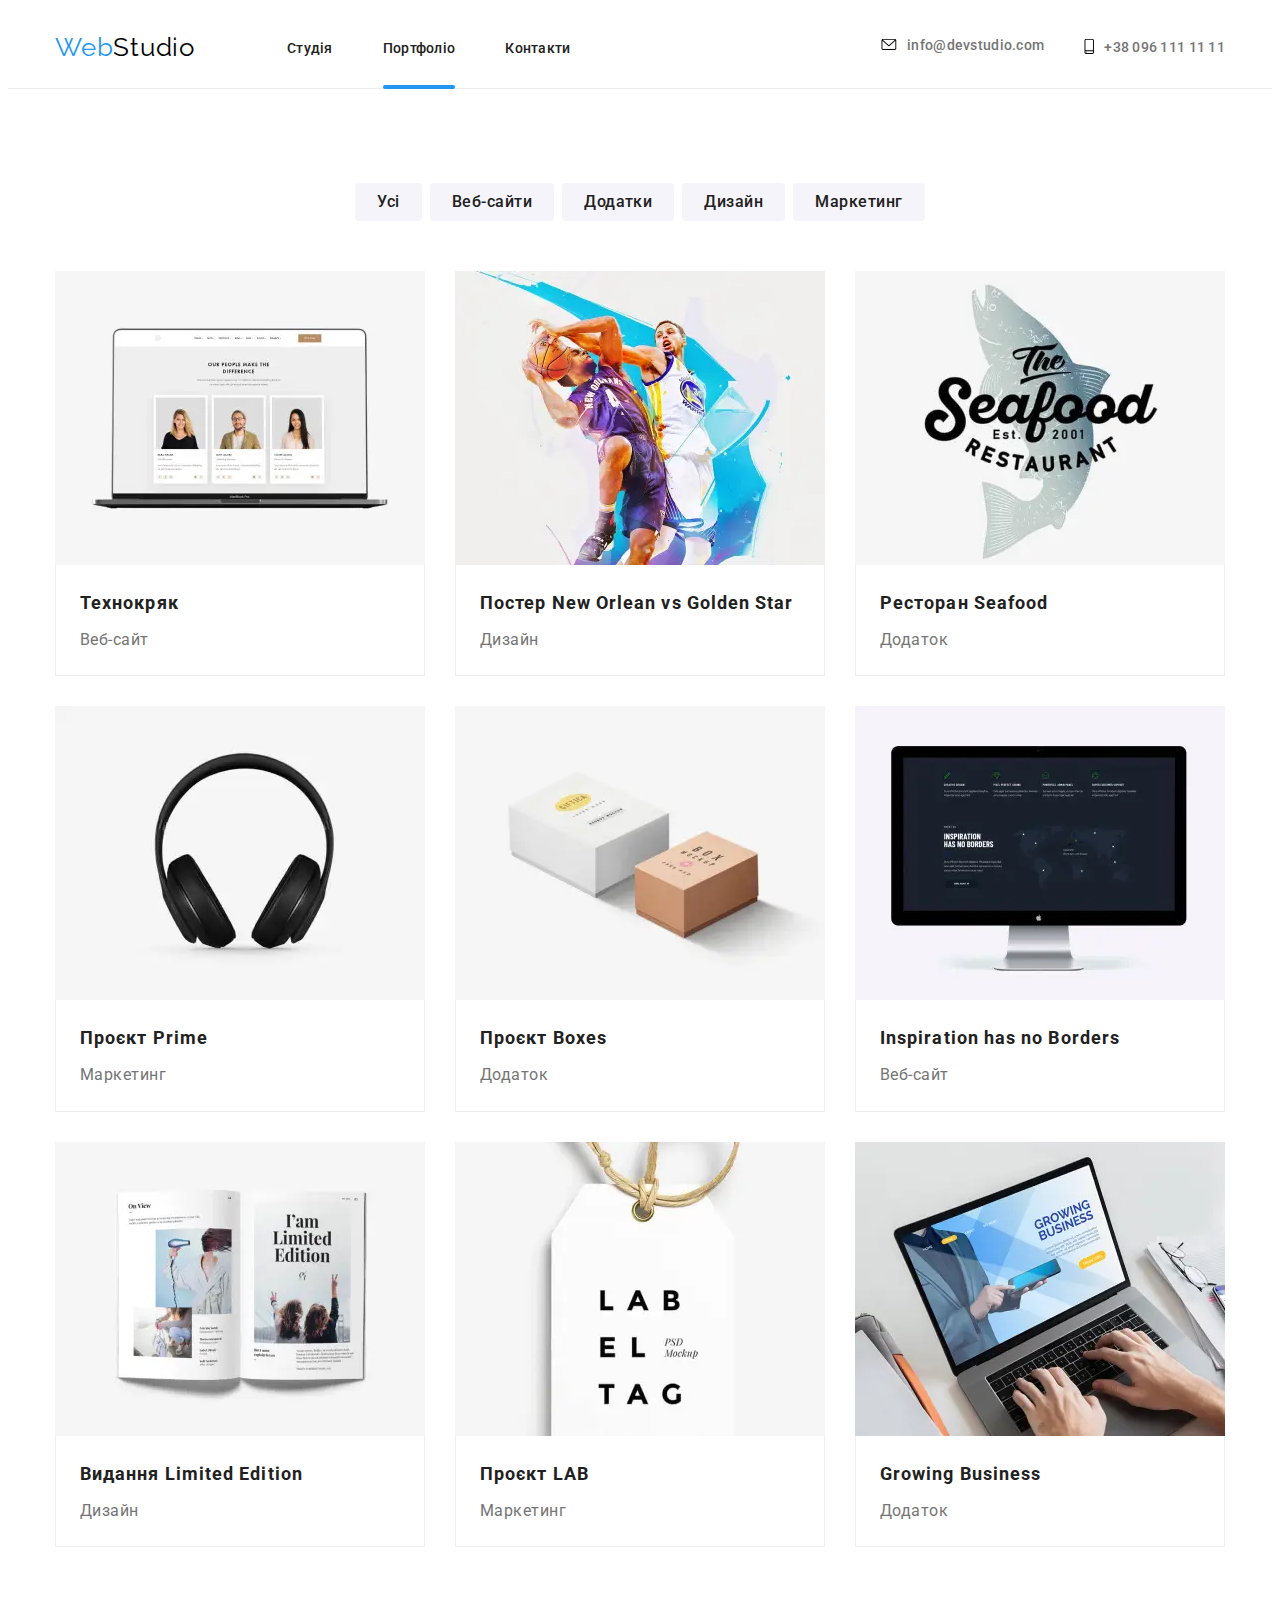
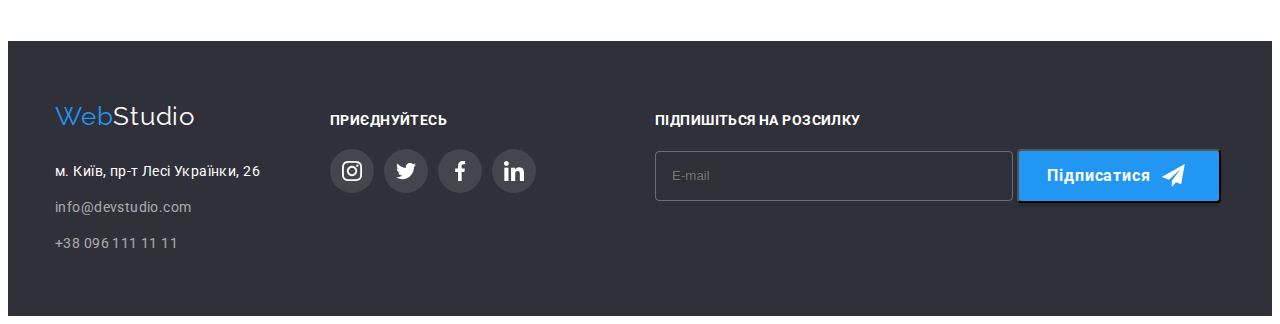
==== commit 3eaa8251: "picture" ====
--- a/portfolio.html
+++ b/portfolio.html
@@ -53,7 +53,7 @@
 
                 </ul>
 
-                <button type="button" class="menu-button is-open">
+                <button type="button" class="menu-button js-open-menu">
                     <svg width="40" height="40" aria-label="Мобільне меню">                        
                         <use class="menu-button__menu" href="./img/icons.svg#icon-menu"></use>
                     </svg>
@@ -81,7 +81,12 @@
                         <li class="card">
                             <a href="#" class="card__link">
                                 <div class="card__tumb">
-                                    <img class="card__image" src="./img/img1p.jpg" alt="Технокряк Веб-сайт " width="370">
+                                    <picture>
+                                        <source type="image/webp" srcset="./img/img1p.webp 1x, ./img/img1p@2x.webp 2x">
+                                        <source type="image/jpeg" srcset="./img/img1p.jpg 1x, ./img/img1p@2x.jpg 2x">
+                                        <img class="card__image" src="./img/img1p.jpg" alt="Технокряк Веб-сайт " width="370">
+                                    </picture>
+                                    
                                 
                                     <p class="card__desc">Ресурс пропонує комплексні пропозиції з різним рівнем функціоналу та сервісів. Все це дозволить відвідувачу отримати вичерпні відомості про компанію чи приватну особу.</p>
                                 </div>
@@ -95,7 +100,12 @@
                         <li class="card">
                             <a href="#" class="card__link">
                                 <div class="card__tumb">
-                                    <img class="card__image" src="./img/img2p.jpg" alt="Постер New Orlean vs Golden Star Дизайн " width="370">
+                                    <picture>
+                                        <source type="image/webp" srcset="./img/img2p.webp 1x, ./img/img2p@2x.webp 2x">
+                                        <source type="image/jpeg" srcset="./img/img2p.jpg 1x, ./img/img2p@2x.jpg 2x">
+                                        <img class="card__image" src="./img/img2p.jpg" alt="Постер New Orlean vs Golden Star Дизайн " width="370">
+                                    </picture>
+                                    
                                 
                                     <p class="card__desc">Ресурс пропонує комплексні пропозиції з різним рівнем функціоналу та сервісів.</p>
                                 </div>     
@@ -109,7 +119,12 @@
                         <li class="card">
                             <a href="#" class="card__link">
                                 <div class="card__tumb">
-                                    <img class="card__image" src="./img/img3p.jpg" alt="Ресторан Seafood Додаток" width="370">
+                                    <picture>
+                                        <source type="image/webp" srcset="./img/img3p.webp 1x, ./img/img3p@2x.webp 2x">
+                                        <source type="image/jpeg" srcset="./img/img3p.jpg 1x, ./img/img3p@2x.jpg 2x">
+                                        <img class="card__image" src="./img/img3p.jpg" alt="Ресторан Seafood Додаток" width="370">
+                                    </picture>
+                                    
                                 
                                     <p class="card__desc"></p>
                                 </div>
@@ -123,7 +138,12 @@
                         <li class="card">
                             <a href="#" class="card__link">
                                 <div class="card__tumb">
-                                    <img class="card__image" src="./img/img4p.jpg" alt="Проєкт Prime Маркетинг" width="370">
+                                    <picture>
+                                        <source type="image/webp" srcset="./img/img4p.webp 1x, ./img/img4p@2x.webp 2x">
+                                        <source type="image/jpeg" srcset="./img/img4p.jpg 1x, ./img/img4p@2x.jpg 2x">
+                                        <img class="card__image" src="./img/img4p.jpg" alt="Проєкт Prime Маркетинг" width="370">
+                                    </picture>
+                                    
                                     
                                     <p class="card__desc"></p>
                                 </div>
@@ -137,7 +157,12 @@
                         <li class="card">
                             <a href="#" class="card__link">
                                 <div class="card__tumb">
-                                    <img class="card__image" src="./img/img5p.jpg" alt="Проєкт Boxes Додаток" width="370">
+                                    <picture>
+                                        <source type="image/webp" srcset="./img/img5p.webp 1x, ./img/img5p@2x.webp 2x">
+                                        <source type="image/jpeg" srcset="./img/img5p.jpg 1x, ./img/img5p@2x.jpg 2x">
+                                        <img class="card__image" src="./img/img5p.jpg" alt="Проєкт Boxes Додаток" width="370">
+                                    </picture>
+                                    
                                     
                                     <p class="card__desc"></p>
                                 </div>
@@ -150,8 +175,13 @@
 
                         <li class="card">
                             <a href="#" class="card__link">
-                                <div class="card__tumb">                            
-                                    <img class="card__image" src="./img/img6p.jpg" alt="Inspiration has no Borders Веб-сайт" width="370">
+                                <div class="card__tumb">
+                                    <picture>
+                                        <source type="image/webp" srcset="./img/img6p.webp 1x, ./img/img6p@2x.webp 2x">
+                                        <source type="image/jpeg" srcset="./img/img6p.jpg 1x, ./img/img6p@2x.jpg 2x">
+                                        <img class="card__image" src="./img/img6p.jpg" alt="Inspiration has no Borders Веб-сайт" width="370">
+                                    </picture>                            
+                                    
                                     
                                     <p class="card__desc"></p>
                                 </div>
@@ -165,7 +195,12 @@
                         <li class="card">
                             <a href="#" class="card__link">                     
                                 <div class="card__tumb">
-                                    <img class="card__image" src="./img/img7p.jpg" alt="Видання Limited Edition Дизайн" width="370">
+                                    <picture>
+                                        <source type="image/webp" srcset="./img/img7p.webp 1x, ./img/img7p@2x.webp 2x">
+                                        <source type="image/jpeg" srcset="./img/img7p.jpg 1x, ./img/img7p@2x.jpg 2x">
+                                        <img class="card__image" src="./img/img7p.jpg" alt="Видання Limited Edition Дизайн" width="370">
+                                    </picture>
+                                    
                                     
                                     <p class="card__desc"></p>
                                 </div>
@@ -179,7 +214,12 @@
                         <li class="card">
                             <a href="#" class="card__link">
                                 <div class="card__tumb">
-                                    <img class="card__image" src="./img/img8p.jpg" alt="Проєкт LAB Маркетинг" width="370">
+                                    <picture>
+                                        <source type="image/webp" srcset="./img/img8p.webp 1x, ./img/img8p@2x.webp 2x">
+                                        <source type="image/jpeg" srcset="./img/img8p.jpg 1x, ./img/img8p@2x.jpg 2x">
+                                        <img class="card__image" src="./img/img8p.jpg" alt="Проєкт LAB Маркетинг" width="370">
+                                    </picture>
+                                    
                                     
                                     <p class="card__desc"></p>
                                 </div>
@@ -193,7 +233,12 @@
                         <li class="card">
                             <a href="#" class="card__link">
                                 <div class="card__tumb">
-                                    <img class="card__image" src="./img/img9p.jpg" alt="Growing Business Додаток" width="370">
+                                    <picture>
+                                        <source type="image/webp" srcset="./img/img9p.webp 1x, ./img/img9p@2x.webp 2x">
+                                        <source type="image/jpeg" srcset="./img/img9p.jpg 1x, ./img/img9p@2x.jpg 2x">
+                                        <img class="card__image" src="./img/img9p.jpg" alt="Growing Business Додаток" width="370">
+                                    </picture>
+                                    
                                     
                                     <p class="card__desc"></p>
                                 </div>
--- a/css/main.min.css
+++ b/css/main.min.css
@@ -1 +1 @@
-body{font-family:"Roboto",sans-serif;color:var(--brand-color-text)}*,*::before,*::after{-webkit-box-sizing:border-box;box-sizing:border-box}.section{padding-top:60px;padding-bottom:60px}.container{margin-right:auto;margin-left:auto;padding-right:15px;padding-left:15px}@media screen and (min-width: 320px){.container{width:320px}}@media screen and (min-width: 480px){.container{width:480px}}@media screen and (min-width: 768px){.container{width:768px}}@media screen and (min-width: 1200px){.container{width:1200px}}:root{--brand-color-text: #212121;--brand-color-hero: #FFFFFF;--brand-color-backgraund: #2F303A;--brand-color-link: #2196F3;--brand-color-logo: #2196F3;--brand-color-logo-two: #000000;--brand-color-description: #757575;--brand-color-button: #2196F3;--brand-color-contacts: rgba(255, 255, 255, 0.6);--brand-color-com: #F5F4FA;--brand-color-bgd: #F5F5F5;--brand-color-header-icon: #757575;--brand-color-features: #F5F4FA;--brand-color-social-link: #AFB1B8;--brand-color-border: #AFB1B8;--brand-color-icon: #AFB1B8;--brand-color-bgd-icon-foot: rgba(255, 255, 255, 0.1);--brand-color-button-hf: #188CE8;--brand-color-border-card: #EEEEEE}.header{background:var(--brand-color-hero);border-bottom:1px solid #ececec;padding-top:16px;padding-bottom:16px}@media screen and (min-width: 1200px){.header{padding-top:24px;padding-bottom:25px}}.header__container{position:relative}@media screen and (min-width: 768px){.header__container{display:-webkit-box;display:-ms-flexbox;display:flex;-webkit-box-pack:justify;-ms-flex-pack:justify;justify-content:space-between;-webkit-box-align:center;-ms-flex-align:center;align-items:center}}.header .menu-button{position:absolute;top:0px;right:15px;display:-webkit-inline-box;display:-ms-inline-flexbox;display:inline-flex;padding:0;margin:0;border:none;background-color:rgba(0,0,0,0)}@media screen and (min-width: 768px){.header .menu-button{display:none}}.header .menu-button__cross{display:none}.navigation__logo-f{font-family:"Raleway",sans-serif;font-size:26px;line-height:1.2;letter-spacing:.03em;color:var(--brand-color-logo);text-decoration:none}.navigation__logo-f:hover{color:var(--brand-color-text)}.navigation__logo-f:focus{color:var(--brand-color-text)}.navigation__logo-f:hover>.navigation__logo-s{color:var(--brand-color-logo)}.navigation__logo-f:focus>.navigation__logo-s{color:var(--brand-color-logo)}.navigation__logo-s{font-family:"Raleway",sans-serif;color:var(--brand-color-logo-two);text-decoration:none}.navigation__logo-s:hover{color:var(--brand-color-logo)}.navigation__logo-s:focus{color:var(--brand-color-logo)}.navigation__menu{display:none;list-style:none;padding-left:0;margin-top:0;margin-bottom:0}@media screen and (min-width: 768px){.navigation__menu{display:-webkit-box;display:-ms-flexbox;display:flex;gap:50px}}.navigation__link{padding-bottom:33px;position:relative;font-weight:500;font-size:14px;line-height:1.14;letter-spacing:.02em;text-decoration:none;color:var(--brand-color-text);-webkit-transition:color 250ms cubic-bezier(0.4, 0, 0.2, 1);transition:color 250ms cubic-bezier(0.4, 0, 0.2, 1)}.navigation__link:hover{color:var(--brand-color-link)}.navigation__link:focus{color:var(--brand-color-link)}@media screen and (min-width: 1200px){.navigation__link--current::after{display:block;position:absolute;bottom:0;left:0;width:100%;height:4px;content:"";background-color:var(--brand-color-link);border-radius:2px}}@media screen and (min-width: 768px){.navigation{display:-webkit-box;display:-ms-flexbox;display:flex;-webkit-box-align:center;-ms-flex-align:center;align-items:center;gap:92px}}.contacts{display:none;list-style:none;padding-left:0;margin-top:0;margin-bottom:0}@media screen and (min-width: 768px){.contacts{display:-webkit-box;display:-ms-flexbox;display:flex;-webkit-box-orient:vertical;-webkit-box-direction:normal;-ms-flex-direction:column;flex-direction:column;row-gap:10px}}@media screen and (min-width: 1200px){.contacts{display:-webkit-box;display:-ms-flexbox;display:flex;-webkit-box-orient:horizontal;-webkit-box-direction:normal;-ms-flex-direction:row;flex-direction:row;-webkit-column-gap:40px;-moz-column-gap:40px;column-gap:40px}}.contacts__link{font-weight:500;font-size:14px;line-height:1.14;letter-spacing:.02em;text-decoration:none;color:var(--brand-color-description);-webkit-transition:color 250ms cubic-bezier(0.4, 0, 0.2, 1),fill 250ms cubic-bezier(0.4, 0, 0.2, 1);transition:color 250ms cubic-bezier(0.4, 0, 0.2, 1),fill 250ms cubic-bezier(0.4, 0, 0.2, 1)}.contacts__link:hover{color:var(--brand-color-link);fill:var(--brand-color-link)}.contacts__link:focus{color:var(--brand-color-link);fill:var(--brand-color-link)}.contacts__icon{margin-right:10px;display:none}@media screen and (min-width: 768px){.contacts__icon{display:inline}}.hero{background-size:cover;background-position:center center;background-repeat:no-repeat;background-image:-webkit-gradient(linear, left top, left bottom, from(rgba(47, 48, 58, 0.4)), to(rgba(47, 48, 58, 0.4))),url(../img/hero.jpg);background-image:linear-gradient(rgba(47, 48, 58, 0.4), rgba(47, 48, 58, 0.4)),url(../img/hero.jpg);background-color:var(--brand-color-backgraund);padding-top:118px;padding-bottom:118px}@media screen and (min-width: 1200px){.hero{padding-top:200px;padding-bottom:200px}}.hero__box{display:-webkit-box;display:-ms-flexbox;display:flex;-webkit-box-orient:vertical;-webkit-box-direction:normal;-ms-flex-direction:column;flex-direction:column;-webkit-box-align:center;-ms-flex-align:center;align-items:center;row-gap:30px}.hero__title{width:360px;font-weight:900;font-size:26px;line-height:1.61;letter-spacing:.06em;text-transform:uppercase;color:var(--brand-color-hero);text-align:center;margin-top:0;margin-bottom:0}@media screen and (min-width: 1200px){.hero__title{font-size:44px;line-height:1.36;width:696px}}.hero__button{padding:10px 24px;border:1px solid #000;-webkit-box-shadow:0px 4px 4px rgba(0,0,0,.15);box-shadow:0px 4px 4px rgba(0,0,0,.15);border-radius:4px;font-family:"Roboto";font-weight:700;font-size:16px;line-height:1.9;text-align:center;letter-spacing:.06em;color:var(--brand-color-hero);background:var(--brand-color-button);cursor:pointer;-webkit-transition:scaleX 250ms cubic-bezier(0.4, 0, 0.2, 1),border 250ms cubic-bezier(0.4, 0, 0.2, 1),-webkit-filter 250ms cubic-bezier(0.4, 0, 0.2, 1);transition:scaleX 250ms cubic-bezier(0.4, 0, 0.2, 1),border 250ms cubic-bezier(0.4, 0, 0.2, 1),-webkit-filter 250ms cubic-bezier(0.4, 0, 0.2, 1);transition:scaleX 250ms cubic-bezier(0.4, 0, 0.2, 1),filter 250ms cubic-bezier(0.4, 0, 0.2, 1),border 250ms cubic-bezier(0.4, 0, 0.2, 1);transition:scaleX 250ms cubic-bezier(0.4, 0, 0.2, 1),filter 250ms cubic-bezier(0.4, 0, 0.2, 1),border 250ms cubic-bezier(0.4, 0, 0.2, 1),-webkit-filter 250ms cubic-bezier(0.4, 0, 0.2, 1)}.hero__button:hover{-webkit-filter:drop-shadow(0px 4px 4px rgba(0, 0, 0, 0.25));filter:drop-shadow(0px 4px 4px rgba(0, 0, 0, 0.25));-webkit-transform:scaleX(1.03);transform:scaleX(1.03);border:none}.hero__button:focus{-webkit-filter:drop-shadow(0px 4px 4px rgba(0, 0, 0, 0.25));filter:drop-shadow(0px 4px 4px rgba(0, 0, 0, 0.25));-webkit-transform:scaleX(1.03);transform:scaleX(1.03);border:none}.features{width:100%}.features__items{padding-left:0;margin:0;list-style:none}@media screen and (min-width: 768px){.features__items{display:-webkit-box;display:-ms-flexbox;display:flex;-ms-flex-wrap:wrap;flex-wrap:wrap;gap:30px}}@media screen and (min-width: 1200px){.features__items{display:-webkit-box;display:-ms-flexbox;display:flex;-webkit-box-pack:justify;-ms-flex-pack:justify;justify-content:space-between}}.features__items>li{width:290px;margin-bottom:30px}@media screen and (min-width: 480px){.features__items>li{width:450px}}@media screen and (min-width: 768px){.features__items>li{-ms-flex-preferred-size:calc((100% - 30px)/2);flex-basis:calc((100% - 30px)/2);margin-bottom:0}}@media screen and (min-width: 1200px){.features__items>li{-ms-flex-preferred-size:270px;flex-basis:270px}}.features__items>li:last-child{margin-bottom:0px}.features__ill{display:-webkit-box;display:-ms-flexbox;display:flex;-webkit-box-pack:center;-ms-flex-pack:center;justify-content:center;height:120px;margin-bottom:30px;-webkit-box-align:center;-ms-flex-align:center;align-items:center;background-color:var(--brand-color-features)}.features__title{margin:0 0 10px 0;font-size:14px;line-height:1.14;letter-spacing:.03em;text-transform:uppercase;text-align:center;color:var(--brand-color-text)}@media screen and (min-width: 768px){.features__title{text-align:left}}.features__text{margin:0;font-size:14px;line-height:1.7;letter-spacing:.03em;color:var(--brand-color-description)}.busi{padding-top:0}@media screen and (max-width: 1200px){.busi{display:none}}.busi__title{margin-top:0;margin-bottom:50px;font-size:36px;line-height:1.17;letter-spacing:.03em;color:var(--brand-color-text);text-align:center}.busi__list{margin-top:0;margin-bottom:0;-webkit-box-pack:justify;-ms-flex-pack:justify;justify-content:space-between;padding-left:0;list-style:none;display:-webkit-box;display:-ms-flexbox;display:flex}.busi__tumb{position:relative}.busi__image{display:block}.busi__box{padding-top:27px;position:absolute;bottom:0;width:100%;height:70px;z-index:1;background-size:cover;background-position:center center;background-repeat:no-repeat;background-color:rgba(47,48,58,.8)}.busi__text{margin-top:0;margin-bottom:0;font-weight:700;font-size:14px;line-height:1.14;text-align:center;letter-spacing:.03em;text-transform:uppercase;color:var(--brand-color-hero)}.team{background:var(--brand-color-com)}.team__title{text-align:center;margin-top:0;font-size:36px;line-height:1.17;letter-spacing:.03em;color:var(--brand-color-text)}@media screen and (min-width: 1200px){.team__title{margin-bottom:50px}}.team__list{padding-left:0;margin-top:0;margin-bottom:0;list-style:none}@media screen and (min-width: 768px){.team__list{display:-webkit-box;display:-ms-flexbox;display:flex;-ms-flex-wrap:wrap;flex-wrap:wrap;row-gap:30px;-webkit-column-gap:30px;-moz-column-gap:30px;column-gap:30px}}@media screen and (min-width: 1200px){.team__list{display:-webkit-box;display:-ms-flexbox;display:flex;-webkit-box-pack:justify;-ms-flex-pack:justify;justify-content:space-between}}.clients{width:100%}.clients__title{margin-top:0;margin-bottom:0;font-weight:700;font-size:28px;line-height:1.18;text-align:center;letter-spacing:.03em;color:var(--brand-color-text);text-align:center;margin-bottom:30px}@media screen and (min-width: 1200px){.clients__title{font-weight:700;font-size:36px;line-height:1.17;margin-bottom:50px}}.clients__list{margin-top:0;margin-bottom:0;padding-left:0;list-style:none;display:-webkit-box;display:-ms-flexbox;display:flex;-ms-flex-wrap:wrap;flex-wrap:wrap;gap:30px}@media screen and (min-width: 1200px){.clients__list{display:-webkit-box;display:-ms-flexbox;display:flex;-webkit-box-pack:justify;-ms-flex-pack:justify;justify-content:space-between}}.clients__link{-ms-flex-preferred-size:calc((100% - 30px)/2);flex-basis:calc((100% - 30px)/2)}@media screen and (min-width: 768px){.clients__link{-ms-flex-preferred-size:calc((100% - 60px)/3);flex-basis:calc((100% - 60px)/3)}}@media screen and (min-width: 1200px){.clients__link{-ms-flex-preferred-size:170px;flex-basis:170px}}.clients__logo{height:92px;display:-webkit-box;display:-ms-flexbox;display:flex;-webkit-box-align:center;-ms-flex-align:center;align-items:center;-webkit-box-pack:center;-ms-flex-pack:center;justify-content:center;border:1px solid var(--brand-color-border);border-radius:4px;fill:var(--brand-color-border);-webkit-transition:border-color 250ms cubic-bezier(0.4, 0, 0.2, 1),fill 250ms cubic-bezier(0.4, 0, 0.2, 1);transition:border-color 250ms cubic-bezier(0.4, 0, 0.2, 1),fill 250ms cubic-bezier(0.4, 0, 0.2, 1)}.clients__logo:hover{border-color:var(--brand-color-link);fill:var(--brand-color-link)}.clients__logo:focus{border-color:var(--brand-color-link);fill:var(--brand-color-link)}.hidden-title{margin-right:auto;margin-left:auto;margin-top:0;display:none}.badge{width:270px;background:var(--brand-color-hero);-webkit-box-shadow:0px 1px 3px rgba(0,0,0,.12),0px 1px 1px rgba(0,0,0,.14),0px 2px 1px rgba(0,0,0,.2);box-shadow:0px 1px 3px rgba(0,0,0,.12),0px 1px 1px rgba(0,0,0,.14),0px 2px 1px rgba(0,0,0,.2);border-radius:0px 0px 4px 4px;margin-bottom:30px;padding-bottom:24px}.badge:last-child{margin-bottom:0}@media screen and (min-width: 480px){.badge{width:450px}}@media screen and (min-width: 768px){.badge{-ms-flex-preferred-size:calc((100% - 30px)/2);flex-basis:calc((100% - 30px)/2);margin-bottom:0}}@media screen and (min-width: 1200px){.badge{-ms-flex-preferred-size:270px;flex-basis:270px;margin-bottom:0}}.badge__image{display:block;width:270px}@media screen and (min-width: 480px){.badge__image{width:450px}}@media screen and (min-width: 768px){.badge__image{width:354px}}@media screen and (min-width: 1200px){.badge__image{width:270px}}.badge__data{padding-top:30px;margin-bottom:16px;text-align:center}.badge__title{margin-top:0;margin-bottom:10px;font-weight:500;font-size:16px;line-height:1.19;letter-spacing:.03em;color:var(--brand-color-text)}.badge__desc{margin-top:0;margin-bottom:0;font-weight:400;font-size:16px;line-height:1.19;letter-spacing:.03em;color:var(--brand-color-description)}.badge__list{width:206px;height:44px;padding-left:0;list-style:none;display:-webkit-box;display:-ms-flexbox;display:flex;-webkit-box-pack:justify;-ms-flex-pack:justify;justify-content:space-between;margin-right:auto;margin-left:auto}.sign{display:-webkit-inline-box;display:-ms-inline-flexbox;display:inline-flex;-webkit-box-pack:center;-ms-flex-pack:center;justify-content:center;-webkit-box-align:center;-ms-flex-align:center;align-items:center;width:44px;height:44px;border:none;border-radius:50%;fill:var(--brand-color-icon);-webkit-transition:background-color 250ms cubic-bezier(0.4, 0, 0.2, 1),fill 250ms cubic-bezier(0.4, 0, 0.2, 1);transition:background-color 250ms cubic-bezier(0.4, 0, 0.2, 1),fill 250ms cubic-bezier(0.4, 0, 0.2, 1)}.sign:hover{background-color:var(--brand-color-link);fill:var(--brand-color-hero)}.sign:focus{background-color:var(--brand-color-link)}.footer{padding-top:60px;padding-bottom:60px;background:var(--brand-color-backgraund)}@media screen and (min-width: 1200px){.footer__base{display:-webkit-box;display:-ms-flexbox;display:flex;-webkit-box-pack:justify;-ms-flex-pack:justify;justify-content:space-between;-webkit-box-align:baseline;-ms-flex-align:baseline;align-items:baseline}}@media screen and (min-width: 768px){.footer__location{display:-webkit-box;display:-ms-flexbox;display:flex;-ms-flex-pack:distribute;justify-content:space-around;-webkit-box-align:baseline;-ms-flex-align:baseline;align-items:baseline}}@media screen and (min-width: 1200px){.footer__location{-webkit-column-gap:70px;-moz-column-gap:70px;column-gap:70px}}.footer__logo-f{display:block;width:154px;margin-right:auto;margin-left:auto;font-family:"Raleway",sans-serif;font-size:24px;line-height:1.17;letter-spacing:.03em;color:var(--brand-color-logo);text-decoration:none}@media screen and (min-width: 1200px){.footer__logo-f{font-size:26px;line-height:1.2;margin-right:0;margin-left:0}}.footer__logo-f:hover{color:var(--brand-color-hero)}.footer__logo-f:focus{color:var(--brand-color-hero)}.footer__logo-f:hover>.footer__logo-s{color:var(--brand-color-logo)}.footer__logo-f:focus>.footer__logo-s{color:var(--brand-color-logo)}.footer__logo-s{color:var(--brand-color-hero)}.footer__logo-s:hover{color:var(--brand-color-logo)}.footer__logo-s:focus{color:var(--brand-color-logo)}.footer__address{font-style:normal;margin-top:28px;margin-bottom:60px}@media screen and (min-width: 1200px){.footer__address{margin-bottom:0}}.footer__applications{display:-webkit-box;display:-ms-flexbox;display:flex;-webkit-box-orient:vertical;-webkit-box-direction:normal;-ms-flex-direction:column;flex-direction:column;row-gap:20px;margin-bottom:60px;-webkit-box-align:center;-ms-flex-align:center;align-items:center}@media screen and (min-width: 1200px){.footer__applications{-webkit-box-align:start;-ms-flex-align:start;align-items:flex-start}}.footer__title{margin-top:0;margin-bottom:0;font-weight:700;font-size:14px;line-height:1.14;letter-spacing:.03em;text-transform:uppercase;color:var(--brand-color-hero)}.footer__list{width:206px;height:44px;display:-webkit-box;display:-ms-flexbox;display:flex;-webkit-box-pack:justify;-ms-flex-pack:justify;justify-content:space-between;list-style:none;margin-top:0;margin-bottom:0;padding-left:0}.footer__sign{width:44px;height:44px;display:-webkit-box;display:-ms-flexbox;display:flex;-webkit-box-align:center;-ms-flex-align:center;align-items:center;-webkit-box-pack:center;-ms-flex-pack:center;justify-content:center;border:none;border-radius:50%;background-color:var(--brand-color-bgd-icon-foot);fill:var(--brand-color-hero);-webkit-transition:background-color 250ms cubic-bezier(0.4, 0, 0.2, 1);transition:background-color 250ms cubic-bezier(0.4, 0, 0.2, 1)}.footer__sign:hover{background-color:var(--brand-color-link)}.footer__sign:focus{background-color:var(--brand-color-link)}.footer__form{width:290px}@media screen and (min-width: 480px){.footer__form{width:450px}}@media screen and (min-width: 768px){.footer__form{margin-right:auto;margin-left:auto}}@media screen and (min-width: 1200px){.footer__form{width:570px;margin-right:0;margin-left:0}}.footer__form-title{margin-top:0;margin-bottom:20px;font-weight:700;font-size:14px;line-height:1.14;letter-spacing:.03em;text-transform:uppercase;text-align:center;color:var(--brand-color-hero)}@media screen and (min-width: 1200px){.footer__form-title{text-align:start}}.footer__box{width:100%}@media screen and (min-width: 1200px){.footer__box{display:-webkit-box;display:-ms-flexbox;display:flex;-webkit-box-pack:justify;-ms-flex-pack:justify;justify-content:space-between;-webkit-box-align:center;-ms-flex-align:center;align-items:center}}.footer__input{width:290px;height:50px;padding:15px 16px;margin-bottom:20px;border:1px solid rgba(255,255,255,.3);-webkit-filter:drop-shadow(0px 4px 4px rgba(0, 0, 0, 0.15));filter:drop-shadow(0px 4px 4px rgba(0, 0, 0, 0.15));border-radius:4px;color:rgba(255,255,255,.6);background-color:rgba(0,0,0,0);-webkit-transition:border-color 250ms cubic-bezier(0.4, 0, 0.2, 1);transition:border-color 250ms cubic-bezier(0.4, 0, 0.2, 1)}@media screen and (min-width: 480px){.footer__input{width:450px}}@media screen and (min-width: 1200px){.footer__input{width:358px;margin-bottom:0}}.footer__input:hover{border-color:var(--brand-color-logo)}.footer__input:focus{border-color:var(--brand-color-logo)}.footer__button{margin-right:auto;margin-left:auto;padding:10px 34px 10px 28px;font-family:"Roboto";font-style:normal;font-weight:700;font-size:16px;line-height:1.87;display:-webkit-box;display:-ms-flexbox;display:flex;-webkit-box-align:center;-ms-flex-align:center;align-items:center;letter-spacing:.06em;color:var(--brand-color-hero);fill:var(--brand-color-hero);background:#2196f3;-webkit-box-shadow:0px 4px 4px rgba(0,0,0,.15);box-shadow:0px 4px 4px rgba(0,0,0,.15);border-radius:4px;cursor:pointer;-webkit-transition:background-color 250ms cubic-bezier(0.4, 0, 0.2, 1),fill 250ms cubic-bezier(0.4, 0, 0.2, 1);transition:background-color 250ms cubic-bezier(0.4, 0, 0.2, 1),fill 250ms cubic-bezier(0.4, 0, 0.2, 1)}.footer__button:hover{background-color:var(--brand-color-button-hf);fill:var(--brand-color-contacts)}.footer__button:focus{background-color:var(--brand-color-button-hf);fill:var(--brand-color-contacts)}.footer__icon{margin-left:10px}.address{list-style:none;padding-left:0;margin-top:0;margin-bottom:0;display:-webkit-box;display:-ms-flexbox;display:flex;-webkit-box-orient:vertical;-webkit-box-direction:normal;-ms-flex-direction:column;flex-direction:column;row-gap:12px;-webkit-box-align:center;-ms-flex-align:center;align-items:center}@media screen and (min-width: 1200px){.address{-webkit-box-align:start;-ms-flex-align:start;align-items:flex-start}}.address__link{font-weight:400;font-size:14px;line-height:1.71;letter-spacing:.03em;text-decoration:none;color:var(--brand-color-hero);-webkit-transition:color 250ms cubic-bezier(0.4, 0, 0.2, 1);transition:color 250ms cubic-bezier(0.4, 0, 0.2, 1)}.address__link:hover{color:var(--brand-color-link)}.address__link:focus{color:var(--brand-color-link)}.address__cont{font-weight:400;font-size:14px;line-height:1.71;letter-spacing:.03em;text-decoration:none;color:var(--brand-color-contacts);-webkit-transition:color 250ms cubic-bezier(0.4, 0, 0.2, 1);transition:color 250ms cubic-bezier(0.4, 0, 0.2, 1)}.address__cont:hover{color:var(--brand-color-link)}.address__cont:focus{color:var(--brand-color-link)}.form-input{position:relative;padding-left:42px;width:100%;height:40px;border:1px solid rgba(33,33,33,.2);border-radius:4px;-webkit-transition:border-color 250ms cubic-bezier(0.4, 0, 0.2, 1),fill 250ms cubic-bezier(0.4, 0, 0.2, 1);transition:border-color 250ms cubic-bezier(0.4, 0, 0.2, 1),fill 250ms cubic-bezier(0.4, 0, 0.2, 1)}.form-input__icon{display:inline-block;position:absolute;width:18px;height:18px;top:50%;left:12px;-webkit-transform:translateY(-50%);transform:translateY(-50%)}.form-input:hover,.form-input:hover+.form-input__icon{border-color:var(--brand-color-logo);fill:var(--brand-color-logo)}.form-input:focus,.form-input:focus+.form-input__icon{border-color:var(--brand-color-logo);fill:var(--brand-color-logo)}.form-area{resize:none;height:120px;border:1px solid rgba(33,33,33,.2);border-radius:4px;padding:12px 16px;font-size:12px;line-height:1.17;letter-spacing:.01em;color:rgba(117,117,117,.5)}.form-area:hover{border-color:var(--brand-color-logo)}.form-area:focus{border-color:var(--brand-color-logo)}.accept-terms{display:-webkit-box;display:-ms-flexbox;display:flex;-webkit-box-align:center;-ms-flex-align:center;align-items:center;width:370px;margin-bottom:30px;margin-right:auto;margin-left:auto;font-size:12px;line-height:1.166;letter-spacing:.03em}@media screen and (min-width: 1200px){.accept-terms{width:425px;font-size:14px;line-height:1.71}}.accept-terms:hover{border-color:#188ce8}.accept-terms:focus{border-color:#188ce8}.accept-terms__checkbox{-webkit-appearance:none;-moz-appearance:none;appearance:none}.accept-terms__icon{position:absolute;border:2px solid var(--brand-color-text);border-radius:2px;fill:none}.accept-terms__checkbox:hover+.accept-terms__icon{border-color:var(--brand-color-description)}.accept-terms__checkbox:hover~.accept-terms__label{color:#405340}.accept-terms__label{position:relative;padding-left:35.88px;width:290px;font-size:12px;line-height:1.166;letter-spacing:.03em;color:var(--brand-color-description)}@media screen and (min-width: 480px){.accept-terms__label{width:370px}}@media screen and (min-width: 1200px){.accept-terms__label{width:425px;font-size:14px;line-height:1.71}}.accept-terms__checkbox:checked+.accept-terms__icon{fill:var(--brand-color-hero);background-color:var(--brand-color-logo);border-color:var(--brand-color-logo)}.accept-terms__checkbox:checked~.accept-terms__label{color:#405340}.accept-terms__contract{color:var(--brand-color-link)}.backdrop{position:fixed;top:0;left:0;width:100%;height:100%;background-color:rgba(0,0,0,.2);scale:1;-webkit-transition:scale 250ms cubic-bezier(0.4, 0, 0.2, 1),visibility 250ms cubic-bezier(0.4, 0, 0.2, 1);transition:scale 250ms cubic-bezier(0.4, 0, 0.2, 1),visibility 250ms cubic-bezier(0.4, 0, 0.2, 1)}.is-hidden{scale:0;visibility:hidden;pointer-events:none}.modal{position:absolute;width:100%;max-width:290px;height:100%;max-height:609px;background-color:var(--brand-color-hero);top:50%;left:50%;-webkit-transform:translate(-50%, -50%);transform:translate(-50%, -50%);-webkit-box-shadow:0px 1px 3px rgba(0,0,0,.12),0px 1px 1px rgba(0,0,0,.14),0px 2px 1px rgba(0,0,0,.2);box-shadow:0px 1px 3px rgba(0,0,0,.12),0px 1px 1px rgba(0,0,0,.14),0px 2px 1px rgba(0,0,0,.2);border-radius:4px}@media screen and (min-width: 480px){.modal{max-width:450px;max-height:609px}}@media screen and (min-width: 1200px){.modal{max-width:528px;max-height:581px}}.modal__container{position:relative;padding-top:8px;padding-bottom:40px;width:100%;height:100%;overflow:auto}.modal__button{position:absolute;top:14px;right:14px;padding:0;border:none}.modal__form{padding-top:37px;padding-right:10px;padding-left:10px;display:-webkit-box;display:-ms-flexbox;display:flex;-webkit-box-orient:vertical;-webkit-box-direction:normal;-ms-flex-direction:column;flex-direction:column}@media screen and (min-width: 480px){.modal__form{padding-right:40px;padding-left:40px}}.modal__title{margin-top:2px;margin-bottom:12px;font-weight:700;font-size:20px;line-height:23px;text-align:center;letter-spacing:.03em;color:var(--brand-color-text)}.modal__list{display:-webkit-box;display:-ms-flexbox;display:flex;-webkit-box-orient:vertical;-webkit-box-direction:normal;-ms-flex-direction:column;flex-direction:column;row-gap:10px;margin-top:0;margin-bottom:20px;padding-left:0;list-style:none}.modal__field{display:-webkit-box;display:-ms-flexbox;display:flex;-webkit-box-orient:vertical;-webkit-box-direction:normal;-ms-flex-direction:column;flex-direction:column;row-gap:4px}.modal__label{font-size:12px;line-height:1.17;letter-spacing:.01em;color:var(--brand-color-description)}.modal__input{position:relative}.modal__btn{display:block;margin-right:auto;margin-left:auto}.close-button{background-color:var(--brand-color-hero);-webkit-transition:fill 250ms cubic-bezier(0.4, 0, 0.2, 1);transition:fill 250ms cubic-bezier(0.4, 0, 0.2, 1)}.close-button:hover{fill:var(--brand-color-button)}.close-button:focus{fill:var(--brand-color-button)}.close-button__icon{padding:3px;border:1px solid rgba(0,0,0,.1);border-radius:50%}.submit-button{padding:10px 52px;font-family:"Roboto";font-weight:700;font-size:16px;line-height:1.87;letter-spacing:.06em;color:var(--brand-color-hero);background-color:var(--brand-color-button);-webkit-box-shadow:0px 4px 4px rgba(0,0,0,.15);box-shadow:0px 4px 4px rgba(0,0,0,.15);border-radius:4px;border:none;cursor:pointer}.submit-button:hover{background-color:var(--brand-color-button-hf)}.submit-button:focus{background-color:var(--brand-color-button-hf)}.portfolio__list{padding-left:0;list-style:none;display:-webkit-box;display:-ms-flexbox;display:flex;-ms-flex-wrap:wrap;flex-wrap:wrap;-webkit-column-gap:8px;-moz-column-gap:8px;column-gap:8px;row-gap:15px}@media screen and (min-width: 480px){.portfolio__list{width:321px}}@media screen and (min-width: 768px){.portfolio__list{width:570px;-ms-flex-wrap:nowrap;flex-wrap:nowrap;-webkit-box-pack:center;-ms-flex-pack:center;justify-content:center;-webkit-column-gap:8px;-moz-column-gap:8px;column-gap:8px;margin:0 auto 50px}}.portfolio__button{font-family:"Roboto";font-weight:500;font-size:12px;line-height:1.6;padding:6px 22px 6px 22px;letter-spacing:.03em;color:var(--brand-color-text);background-color:var(--brand-color-com);border:none;border-radius:4px;cursor:pointer;-webkit-transition:color 250ms cubic-bezier(0.4, 0, 0.2, 1),background-color 250ms cubic-bezier(0.4, 0, 0.2, 1),-webkit-box-shadow 250ms cubic-bezier(0.4, 0, 0.2, 1);transition:color 250ms cubic-bezier(0.4, 0, 0.2, 1),background-color 250ms cubic-bezier(0.4, 0, 0.2, 1),-webkit-box-shadow 250ms cubic-bezier(0.4, 0, 0.2, 1);transition:color 250ms cubic-bezier(0.4, 0, 0.2, 1),background-color 250ms cubic-bezier(0.4, 0, 0.2, 1),box-shadow 250ms cubic-bezier(0.4, 0, 0.2, 1);transition:color 250ms cubic-bezier(0.4, 0, 0.2, 1),background-color 250ms cubic-bezier(0.4, 0, 0.2, 1),box-shadow 250ms cubic-bezier(0.4, 0, 0.2, 1),-webkit-box-shadow 250ms cubic-bezier(0.4, 0, 0.2, 1)}@media screen and (min-width: 480px){.portfolio__button{font-size:16px;line-height:1.6}}.portfolio__button:hover{background:var(--brand-color-button);color:var(--brand-color-hero);-webkit-box-shadow:0px 3px 1px rgba(0,0,0,.1),0px 1px 2px rgba(0,0,0,.08),0px 2px 2px rgba(0,0,0,.12);box-shadow:0px 3px 1px rgba(0,0,0,.1),0px 1px 2px rgba(0,0,0,.08),0px 2px 2px rgba(0,0,0,.12)}.portfolio__button:focus{background:var(--brand-color-button);color:var(--brand-color-hero);-webkit-box-shadow:0px 3px 1px rgba(0,0,0,.1),0px 1px 2px rgba(0,0,0,.08),0px 2px 2px rgba(0,0,0,.12);box-shadow:0px 3px 1px rgba(0,0,0,.1),0px 1px 2px rgba(0,0,0,.08),0px 2px 2px rgba(0,0,0,.12)}.portfolio__content{list-style:none;margin-top:0;margin-bottom:0;padding:0;display:-webkit-box;display:-ms-flexbox;display:flex;-ms-flex-wrap:wrap;flex-wrap:wrap;row-gap:30px;-webkit-column-gap:30px;-moz-column-gap:30px;column-gap:30px}.card{width:290px;background:var(--brand-color-hero);-webkit-transition:-webkit-box-shadow 250ms cubic-bezier(0.4, 0, 0.2, 1);transition:-webkit-box-shadow 250ms cubic-bezier(0.4, 0, 0.2, 1);transition:box-shadow 250ms cubic-bezier(0.4, 0, 0.2, 1);transition:box-shadow 250ms cubic-bezier(0.4, 0, 0.2, 1), -webkit-box-shadow 250ms cubic-bezier(0.4, 0, 0.2, 1)}@media screen and (min-width: 480px){.card{-ms-flex-preferred-size:100%;flex-basis:100%}}@media screen and (min-width: 768px){.card{-ms-flex-preferred-size:calc((100% - 30px)/2);flex-basis:calc((100% - 30px)/2)}}@media screen and (min-width: 1200px){.card{-ms-flex-preferred-size:calc((100% - 60px)/3);flex-basis:calc((100% - 60px)/3)}}.card__link{height:100%;text-decoration:none;display:-webkit-box;display:-ms-flexbox;display:flex;-webkit-box-orient:vertical;-webkit-box-direction:normal;-ms-flex-direction:column;flex-direction:column}.card__tumb{position:relative;overflow:hidden}.card__image{display:block;width:290px}@media screen and (min-width: 480px){.card__image{width:450px}}@media screen and (min-width: 768px){.card__image{width:354px}}@media screen and (min-width: 1200px){.card__image{width:370px}}.card__desc{position:absolute;font-size:18px;line-height:1.55;letter-spacing:.03em;color:var(--brand-color-hero);margin-top:0;margin-bottom:0;top:0;left:0;width:290px;height:100%;padding:63px 24px;background-color:rgba(33,150,243,.9);-webkit-transform:translateY(100%);transform:translateY(100%);-webkit-transition:-webkit-transform 250ms cubic-bezier(0.4, 0, 0.2, 1);transition:-webkit-transform 250ms cubic-bezier(0.4, 0, 0.2, 1);transition:transform 250ms cubic-bezier(0.4, 0, 0.2, 1);transition:transform 250ms cubic-bezier(0.4, 0, 0.2, 1), -webkit-transform 250ms cubic-bezier(0.4, 0, 0.2, 1)}@media screen and (min-width: 480px){.card__desc{width:450px}}@media screen and (min-width: 768px){.card__desc{width:354px}}@media screen and (min-width: 1200px){.card__desc{width:370px}}.card__data{padding:20px 24px;border-right:1px solid var(--brand-color-border-card);border-bottom:1px solid var(--brand-color-border-card);border-left:1px solid var(--brand-color-border-card);-webkit-box-flex:1;-ms-flex-positive:1;flex-grow:1}.card__title{margin-top:0;margin-bottom:4px;font-weight:700;font-size:18px;line-height:2;letter-spacing:.06em;color:var(--brand-color-text)}.card__text{margin-top:0;margin-bottom:0;font-weight:400;font-size:16px;line-height:1.9;letter-spacing:.03em;color:var(--brand-color-description)}.card:hover{-webkit-box-shadow:0px 1px 1px rgba(0,0,0,.12),0px 4px 4px rgba(0,0,0,.06),1px 4px 6px rgba(0,0,0,.16);box-shadow:0px 1px 1px rgba(0,0,0,.12),0px 4px 4px rgba(0,0,0,.06),1px 4px 6px rgba(0,0,0,.16)}.card:focus{-webkit-box-shadow:0px 1px 1px rgba(0,0,0,.12),0px 4px 4px rgba(0,0,0,.06),1px 4px 6px rgba(0,0,0,.16);box-shadow:0px 1px 1px rgba(0,0,0,.12),0px 4px 4px rgba(0,0,0,.06),1px 4px 6px rgba(0,0,0,.16)}.card:hover .card__desc{-webkit-transform:translateY(0);transform:translateY(0)}.card:focus .card__desc{-webkit-transform:translateY(0);transform:translateY(0)}.mobile-menu{position:relative;top:0;left:0;padding-top:10px;padding-bottom:48px;width:100%;height:100%}.mobile-menu__cross{position:absolute;top:0;right:0px}.mobile-menu__cross:hover{fill:var(--brand-color-link)}.mobile-menu__cross:focus{fill:var(--brand-color-link)}.mobile-menu__nav{list-style:none;padding-left:0;margin-top:38px;margin-left:25px;margin-bottom:306px}.mobile-menu__item{margin-bottom:32px}.mobile-menu__item:hover{color:var(--brand-color-link)}.mobile-menu__item:focus{color:var(--brand-color-link)}.mobile-menu__item:last-child{margin-bottom:0}.mobile-menu__link{font-weight:500;font-size:40px;line-height:1.175;letter-spacing:.02em;text-decoration:none;color:var(--brand-color-text);-webkit-transition:color 250ms cubic-bezier(0.4, 0, 0.2, 1);transition:color 250ms cubic-bezier(0.4, 0, 0.2, 1)}.mobile-menu__link:hover{color:var(--brand-color-link)}.mobile-menu__link:focus{color:var(--brand-color-link)}.mobile-menu__contacts{list-style:none;padding-left:0;margin-top:0;margin-bottom:64px;margin-left:25px}.mobile-menu__comm{margin-bottom:32px}.mobile-menu__comm:last-child{margin-bottom:0}.mobile-menu__tel{font-weight:500;font-size:34px;line-height:1.176;letter-spacing:.02em;text-decoration:none;color:var(--brand-color-link)}@media screen and (min-width: 320px){.mobile-menu__tel{font-size:24px;line-height:1.17}}.mobile-menu__mail{font-weight:500;font-size:24px;line-height:1.17;letter-spacing:.02em;text-decoration:none;color:var(--brand-color-description)}.mobile-menu__network{display:-webkit-box;display:-ms-flexbox;display:flex;list-style:none;padding-left:0;margin-top:0;margin-bottom:0;margin-left:25px;-webkit-column-gap:20px;-moz-column-gap:20px;column-gap:20px}@media screen and (min-width: 320px){.mobile-menu__network{display:-webkit-box;display:-ms-flexbox;display:flex;-ms-flex-wrap:wrap;flex-wrap:wrap;row-gap:20px}}.mobile-menu__text{font-weight:500;font-size:18px;line-height:1.22;letter-spacing:.02em;color:var(--brand-color-link);text-decoration:none}/*# sourceMappingURL=main.min.css.map */+body{font-family:"Roboto",sans-serif;color:var(--brand-color-text)}*,*::before,*::after{-webkit-box-sizing:border-box;box-sizing:border-box}.section{padding-top:60px;padding-bottom:60px}@media screen and (min-width: 1200px){.section{padding-top:94px;padding-bottom:94px}}.container{margin-right:auto;margin-left:auto;padding-right:15px;padding-left:15px}@media screen and (min-width: 320px){.container{width:320px}}@media screen and (min-width: 480px){.container{width:480px}}@media screen and (min-width: 768px){.container{width:768px}}@media screen and (min-width: 1200px){.container{width:1200px}}:root{--brand-color-text: #212121;--brand-color-hero: #FFFFFF;--brand-color-backgraund: #2F303A;--brand-color-link: #2196F3;--brand-color-logo: #2196F3;--brand-color-logo-two: #000000;--brand-color-description: #757575;--brand-color-button: #2196F3;--brand-color-contacts: rgba(255, 255, 255, 0.6);--brand-color-com: #F5F4FA;--brand-color-bgd: #F5F5F5;--brand-color-header-icon: #757575;--brand-color-features: #F5F4FA;--brand-color-social-link: #AFB1B8;--brand-color-border: #AFB1B8;--brand-color-icon: #AFB1B8;--brand-color-bgd-icon-foot: rgba(255, 255, 255, 0.1);--brand-color-button-hf: #188CE8;--brand-color-border-card: #EEEEEE}.header{background:var(--brand-color-hero);border-bottom:1px solid #ececec;padding-top:16px;padding-bottom:16px}@media screen and (min-width: 1200px){.header{padding-top:24px;padding-bottom:25px}}.header__container{position:relative}@media screen and (min-width: 768px){.header__container{display:-webkit-box;display:-ms-flexbox;display:flex;-webkit-box-pack:justify;-ms-flex-pack:justify;justify-content:space-between;-webkit-box-align:center;-ms-flex-align:center;align-items:center}}.header .menu-button{position:absolute;top:-5px;right:-5px;padding:0;border:none;background-color:rgba(0,0,0,0);cursor:pointer}@media screen and (min-width: 768px){.header .menu-button{display:none}}.navigation__logo-f{font-family:"Raleway",sans-serif;font-size:26px;line-height:1.2;letter-spacing:.03em;color:var(--brand-color-logo);text-decoration:none}.navigation__logo-f:hover{color:var(--brand-color-text)}.navigation__logo-f:focus{color:var(--brand-color-text)}.navigation__logo-f:hover>.navigation__logo-s{color:var(--brand-color-logo)}.navigation__logo-f:focus>.navigation__logo-s{color:var(--brand-color-logo)}.navigation__logo-s{font-family:"Raleway",sans-serif;color:var(--brand-color-logo-two);text-decoration:none}.navigation__logo-s:hover{color:var(--brand-color-logo)}.navigation__logo-s:focus{color:var(--brand-color-logo)}.navigation__menu{display:none;list-style:none;padding-left:0;margin-top:0;margin-bottom:0}@media screen and (min-width: 768px){.navigation__menu{display:-webkit-box;display:-ms-flexbox;display:flex;gap:50px}}.navigation__link{padding-bottom:33px;position:relative;font-weight:500;font-size:14px;line-height:1.14;letter-spacing:.02em;text-decoration:none;color:var(--brand-color-text);-webkit-transition:color 250ms cubic-bezier(0.4, 0, 0.2, 1);transition:color 250ms cubic-bezier(0.4, 0, 0.2, 1)}.navigation__link:hover{color:var(--brand-color-link)}.navigation__link:focus{color:var(--brand-color-link)}@media screen and (min-width: 1200px){.navigation__link--current::after{display:block;position:absolute;bottom:0;left:0;width:100%;height:4px;content:"";background-color:var(--brand-color-link);border-radius:2px}}@media screen and (min-width: 768px){.navigation{display:-webkit-box;display:-ms-flexbox;display:flex;-webkit-box-align:center;-ms-flex-align:center;align-items:center;gap:88px}}@media screen and (min-width: 1200px){.navigation{gap:92px}}.contacts{display:none;list-style:none;padding-left:0;margin-top:0;margin-bottom:0}@media screen and (min-width: 768px){.contacts{display:-webkit-box;display:-ms-flexbox;display:flex;-webkit-box-orient:vertical;-webkit-box-direction:normal;-ms-flex-direction:column;flex-direction:column;row-gap:10px}}@media screen and (min-width: 1200px){.contacts{display:-webkit-box;display:-ms-flexbox;display:flex;-webkit-box-orient:horizontal;-webkit-box-direction:normal;-ms-flex-direction:row;flex-direction:row;-webkit-column-gap:40px;-moz-column-gap:40px;column-gap:40px}}.contacts__link{font-weight:500;font-size:12px;line-height:1.166;letter-spacing:.02em;text-decoration:none;color:var(--brand-color-description);-webkit-transition:color 250ms cubic-bezier(0.4, 0, 0.2, 1),fill 250ms cubic-bezier(0.4, 0, 0.2, 1);transition:color 250ms cubic-bezier(0.4, 0, 0.2, 1),fill 250ms cubic-bezier(0.4, 0, 0.2, 1)}@media screen and (min-width: 768px){.contacts__link{display:-webkit-box;display:-ms-flexbox;display:flex;-webkit-box-align:center;-ms-flex-align:center;align-items:center}}@media screen and (min-width: 1200px){.contacts__link{font-size:14px;line-height:1.14}}.contacts__link:hover{color:var(--brand-color-link);fill:var(--brand-color-link)}.contacts__link:focus{color:var(--brand-color-link);fill:var(--brand-color-link)}.contacts__icon{margin-right:10px;display:none}@media screen and (min-width: 768px){.contacts__icon{display:inline}}.hero{background-size:cover;background-position:center center;background-repeat:no-repeat;background-image:-webkit-gradient(linear, left top, left bottom, from(rgba(47, 48, 58, 0.4)), to(rgba(47, 48, 58, 0.4))),url(../img/hero.jpg);background-image:linear-gradient(rgba(47, 48, 58, 0.4), rgba(47, 48, 58, 0.4)),url(../img/hero.jpg);background-color:var(--brand-color-backgraund);padding-top:118px;padding-bottom:118px}@media(min-device-pixel-ratio: 2),(-webkit-min-device-pixel-ratio: 2),(min-resolution: 2dppx),(min-resolution: 192dpi){.hero{background-image:-webkit-gradient(linear, left top, left bottom, from(rgba(47, 48, 58, 0.4)), to(rgba(47, 48, 58, 0.4))),url(../img/hero@2x.jpg);background-image:linear-gradient(rgba(47, 48, 58, 0.4), rgba(47, 48, 58, 0.4)),url(../img/hero@2x.jpg)}}@media screen and (min-width: 1200px){.hero{padding-top:200px;padding-bottom:200px}}.hero__box{display:-webkit-box;display:-ms-flexbox;display:flex;-webkit-box-orient:vertical;-webkit-box-direction:normal;-ms-flex-direction:column;flex-direction:column;-webkit-box-align:center;-ms-flex-align:center;align-items:center;row-gap:30px}.hero__title{width:360px;font-weight:900;font-size:26px;line-height:1.61;letter-spacing:.06em;text-transform:uppercase;color:var(--brand-color-hero);text-align:center;margin-top:0;margin-bottom:0}@media screen and (min-width: 1200px){.hero__title{font-size:44px;line-height:1.36;width:696px}}.hero__button{padding:10px 24px;border:1px solid #000;-webkit-box-shadow:0px 4px 4px rgba(0,0,0,.15);box-shadow:0px 4px 4px rgba(0,0,0,.15);border-radius:4px;font-family:"Roboto";font-weight:700;font-size:16px;line-height:1.9;text-align:center;letter-spacing:.06em;color:var(--brand-color-hero);background:var(--brand-color-button);cursor:pointer;-webkit-transition:scaleX 250ms cubic-bezier(0.4, 0, 0.2, 1),border 250ms cubic-bezier(0.4, 0, 0.2, 1),-webkit-filter 250ms cubic-bezier(0.4, 0, 0.2, 1);transition:scaleX 250ms cubic-bezier(0.4, 0, 0.2, 1),border 250ms cubic-bezier(0.4, 0, 0.2, 1),-webkit-filter 250ms cubic-bezier(0.4, 0, 0.2, 1);transition:scaleX 250ms cubic-bezier(0.4, 0, 0.2, 1),filter 250ms cubic-bezier(0.4, 0, 0.2, 1),border 250ms cubic-bezier(0.4, 0, 0.2, 1);transition:scaleX 250ms cubic-bezier(0.4, 0, 0.2, 1),filter 250ms cubic-bezier(0.4, 0, 0.2, 1),border 250ms cubic-bezier(0.4, 0, 0.2, 1),-webkit-filter 250ms cubic-bezier(0.4, 0, 0.2, 1)}.hero__button:hover{-webkit-filter:drop-shadow(0px 4px 4px rgba(0, 0, 0, 0.25));filter:drop-shadow(0px 4px 4px rgba(0, 0, 0, 0.25));-webkit-transform:scaleX(1.03);transform:scaleX(1.03);border:none}.hero__button:focus{-webkit-filter:drop-shadow(0px 4px 4px rgba(0, 0, 0, 0.25));filter:drop-shadow(0px 4px 4px rgba(0, 0, 0, 0.25));-webkit-transform:scaleX(1.03);transform:scaleX(1.03);border:none}.features{width:100%}.features__items{padding-left:0;margin:0;list-style:none}@media screen and (min-width: 768px){.features__items{display:-webkit-box;display:-ms-flexbox;display:flex;-ms-flex-wrap:wrap;flex-wrap:wrap;gap:30px}}@media screen and (min-width: 1200px){.features__items{display:-webkit-box;display:-ms-flexbox;display:flex;-webkit-box-pack:justify;-ms-flex-pack:justify;justify-content:space-between}}.features__items>li{width:100%;margin-bottom:30px}@media screen and (min-width: 480px){.features__items>li{width:450px}}@media screen and (min-width: 768px){.features__items>li{-ms-flex-preferred-size:calc((100% - 30px)/2);flex-basis:calc((100% - 30px)/2);margin-bottom:0}}@media screen and (min-width: 1200px){.features__items>li{-ms-flex-preferred-size:270px;flex-basis:270px}}.features__items>li:last-child{margin-bottom:0px}.features__ill{display:-webkit-box;display:-ms-flexbox;display:flex;-webkit-box-pack:center;-ms-flex-pack:center;justify-content:center;height:120px;margin-bottom:30px;-webkit-box-align:center;-ms-flex-align:center;align-items:center;background-color:var(--brand-color-features)}.features__title{margin:0 0 10px 0;font-size:14px;line-height:1.14;letter-spacing:.03em;text-transform:uppercase;text-align:center;color:var(--brand-color-text)}@media screen and (min-width: 768px){.features__title{text-align:left}}.features__text{margin:0;font-size:14px;line-height:1.7;letter-spacing:.03em;color:var(--brand-color-description)}.busi{display:none;padding-top:0}@media screen and (min-width: 1200px){.busi{display:block}}.busi__title{margin-top:0;margin-bottom:50px;font-size:36px;line-height:1.17;letter-spacing:.03em;color:var(--brand-color-text);text-align:center}.busi__list{margin-top:0;margin-bottom:0;-webkit-box-pack:justify;-ms-flex-pack:justify;justify-content:space-between;padding-left:0;list-style:none;display:-webkit-box;display:-ms-flexbox;display:flex}.busi__tumb{position:relative}.busi__image{display:block}.busi__box{padding-top:27px;position:absolute;bottom:0;width:100%;height:70px;z-index:1;background-size:cover;background-position:center center;background-repeat:no-repeat;background-color:rgba(47,48,58,.8)}.busi__text{margin-top:0;margin-bottom:0;font-weight:700;font-size:14px;line-height:1.14;text-align:center;letter-spacing:.03em;text-transform:uppercase;color:var(--brand-color-hero)}.team{background:var(--brand-color-com)}.team__title{text-align:center;margin-top:0;margin-bottom:30px;font-size:28px;line-height:1.18;letter-spacing:.03em;color:var(--brand-color-text)}@media screen and (min-width: 1200px){.team__title{font-size:36px;line-height:1.17;margin-bottom:50px}}.team__list{width:100%;padding-left:0;margin-top:0;margin-bottom:0;list-style:none}@media screen and (min-width: 768px){.team__list{display:-webkit-box;display:-ms-flexbox;display:flex;-ms-flex-wrap:wrap;flex-wrap:wrap;row-gap:30px;-webkit-column-gap:30px;-moz-column-gap:30px;column-gap:30px}}@media screen and (min-width: 1200px){.team__list{display:-webkit-box;display:-ms-flexbox;display:flex;-webkit-box-pack:justify;-ms-flex-pack:justify;justify-content:space-between}}.clients{width:100%}.clients__title{margin-top:0;margin-bottom:30px;font-weight:700;font-size:28px;line-height:1.18;text-align:center;letter-spacing:.03em;color:var(--brand-color-text);text-align:center}@media screen and (min-width: 1200px){.clients__title{font-weight:700;font-size:36px;line-height:1.17;margin-bottom:50px}}.clients__list{margin-top:0;margin-bottom:0;padding-left:0;list-style:none;display:-webkit-box;display:-ms-flexbox;display:flex;-ms-flex-wrap:wrap;flex-wrap:wrap;gap:30px}@media screen and (min-width: 1200px){.clients__list{display:-webkit-box;display:-ms-flexbox;display:flex;-webkit-box-pack:justify;-ms-flex-pack:justify;justify-content:space-between}}.clients__link{-ms-flex-preferred-size:calc((100% - 30px)/2);flex-basis:calc((100% - 30px)/2)}@media screen and (min-width: 768px){.clients__link{-ms-flex-preferred-size:calc((100% - 60px)/3);flex-basis:calc((100% - 60px)/3)}}@media screen and (min-width: 1200px){.clients__link{-ms-flex-preferred-size:170px;flex-basis:170px}}.clients__logo{height:92px;display:-webkit-box;display:-ms-flexbox;display:flex;-webkit-box-align:center;-ms-flex-align:center;align-items:center;-webkit-box-pack:center;-ms-flex-pack:center;justify-content:center;border:1px solid var(--brand-color-border);border-radius:4px;fill:var(--brand-color-border);-webkit-transition:border-color 250ms cubic-bezier(0.4, 0, 0.2, 1),fill 250ms cubic-bezier(0.4, 0, 0.2, 1);transition:border-color 250ms cubic-bezier(0.4, 0, 0.2, 1),fill 250ms cubic-bezier(0.4, 0, 0.2, 1)}.clients__logo:hover{border-color:var(--brand-color-link);fill:var(--brand-color-link)}.clients__logo:focus{border-color:var(--brand-color-link);fill:var(--brand-color-link)}.hidden-title{margin-right:auto;margin-left:auto;margin-top:0;display:none}.badge{width:100%;background:var(--brand-color-hero);-webkit-box-shadow:0px 1px 3px rgba(0,0,0,.12),0px 1px 1px rgba(0,0,0,.14),0px 2px 1px rgba(0,0,0,.2);box-shadow:0px 1px 3px rgba(0,0,0,.12),0px 1px 1px rgba(0,0,0,.14),0px 2px 1px rgba(0,0,0,.2);border-radius:0px 0px 4px 4px;margin-bottom:30px;padding-bottom:24px}.badge:last-child{margin-bottom:0}@media screen and (min-width: 480px){.badge{width:450px}}@media screen and (min-width: 768px){.badge{-ms-flex-preferred-size:calc((100% - 30px)/2);flex-basis:calc((100% - 30px)/2);margin-bottom:0}}@media screen and (min-width: 1200px){.badge{-ms-flex-preferred-size:270px;flex-basis:270px;margin-bottom:0}}.badge__image{display:block;width:100%}@media screen and (min-width: 480px){.badge__image{width:450px}}@media screen and (min-width: 768px){.badge__image{width:354px}}@media screen and (min-width: 1200px){.badge__image{width:270px}}.badge__data{padding-top:30px;margin-bottom:16px;text-align:center}.badge__title{margin-top:0;margin-bottom:10px;font-weight:500;font-size:16px;line-height:1.19;letter-spacing:.03em;color:var(--brand-color-text)}.badge__desc{margin-top:0;margin-bottom:0;font-weight:400;font-size:16px;line-height:1.19;letter-spacing:.03em;color:var(--brand-color-description)}.badge__list{width:206px;height:44px;padding-left:0;list-style:none;display:-webkit-box;display:-ms-flexbox;display:flex;-webkit-box-pack:justify;-ms-flex-pack:justify;justify-content:space-between;margin-right:auto;margin-left:auto}.sign{display:-webkit-inline-box;display:-ms-inline-flexbox;display:inline-flex;-webkit-box-pack:center;-ms-flex-pack:center;justify-content:center;-webkit-box-align:center;-ms-flex-align:center;align-items:center;width:44px;height:44px;border:none;border-radius:50%;fill:var(--brand-color-icon);-webkit-transition:background-color 250ms cubic-bezier(0.4, 0, 0.2, 1),fill 250ms cubic-bezier(0.4, 0, 0.2, 1);transition:background-color 250ms cubic-bezier(0.4, 0, 0.2, 1),fill 250ms cubic-bezier(0.4, 0, 0.2, 1)}.sign:hover{background-color:var(--brand-color-link);fill:var(--brand-color-hero)}.sign:focus{background-color:var(--brand-color-link)}.footer{padding-top:60px;padding-bottom:60px;background:var(--brand-color-backgraund)}@media screen and (min-width: 1200px){.footer__base{display:-webkit-box;display:-ms-flexbox;display:flex;-webkit-box-pack:justify;-ms-flex-pack:justify;justify-content:space-between;-webkit-box-align:baseline;-ms-flex-align:baseline;align-items:baseline}}@media screen and (min-width: 768px){.footer__location{display:-webkit-box;display:-ms-flexbox;display:flex;-ms-flex-pack:distribute;justify-content:space-around;-webkit-box-align:baseline;-ms-flex-align:baseline;align-items:baseline}}@media screen and (min-width: 1200px){.footer__location{-webkit-column-gap:70px;-moz-column-gap:70px;column-gap:70px}}.footer__logo-f{display:block;width:154px;margin-right:auto;margin-left:auto;font-family:"Raleway",sans-serif;font-size:24px;line-height:1.17;letter-spacing:.03em;color:var(--brand-color-logo);text-decoration:none}@media screen and (min-width: 1200px){.footer__logo-f{font-size:26px;line-height:1.2;margin-right:0;margin-left:0}}.footer__logo-f:hover{color:var(--brand-color-hero)}.footer__logo-f:focus{color:var(--brand-color-hero)}.footer__logo-f:hover>.footer__logo-s{color:var(--brand-color-logo)}.footer__logo-f:focus>.footer__logo-s{color:var(--brand-color-logo)}.footer__logo-s{color:var(--brand-color-hero)}.footer__logo-s:hover{color:var(--brand-color-logo)}.footer__logo-s:focus{color:var(--brand-color-logo)}.footer__address{font-style:normal;margin-top:28px;margin-bottom:60px}@media screen and (min-width: 1200px){.footer__address{margin-bottom:0}}.footer__applications{display:-webkit-box;display:-ms-flexbox;display:flex;-webkit-box-orient:vertical;-webkit-box-direction:normal;-ms-flex-direction:column;flex-direction:column;row-gap:20px;margin-bottom:60px;-webkit-box-align:center;-ms-flex-align:center;align-items:center}@media screen and (min-width: 1200px){.footer__applications{-webkit-box-align:start;-ms-flex-align:start;align-items:flex-start}}.footer__title{margin-top:0;margin-bottom:0;font-weight:700;font-size:14px;line-height:1.14;letter-spacing:.03em;text-transform:uppercase;color:var(--brand-color-hero)}.footer__list{width:206px;height:44px;display:-webkit-box;display:-ms-flexbox;display:flex;-webkit-box-pack:justify;-ms-flex-pack:justify;justify-content:space-between;list-style:none;margin-top:0;margin-bottom:0;padding-left:0}.footer__sign{width:44px;height:44px;display:-webkit-box;display:-ms-flexbox;display:flex;-webkit-box-align:center;-ms-flex-align:center;align-items:center;-webkit-box-pack:center;-ms-flex-pack:center;justify-content:center;border:none;border-radius:50%;background-color:var(--brand-color-bgd-icon-foot);fill:var(--brand-color-hero);-webkit-transition:background-color 250ms cubic-bezier(0.4, 0, 0.2, 1);transition:background-color 250ms cubic-bezier(0.4, 0, 0.2, 1)}.footer__sign:hover{background-color:var(--brand-color-link)}.footer__sign:focus{background-color:var(--brand-color-link)}.footer__form{width:290px}@media screen and (min-width: 480px){.footer__form{width:450px}}@media screen and (min-width: 768px){.footer__form{margin-right:auto;margin-left:auto}}@media screen and (min-width: 1200px){.footer__form{width:570px;margin-right:0;margin-left:0}}.footer__form-title{margin-top:0;margin-bottom:20px;font-weight:700;font-size:14px;line-height:1.14;letter-spacing:.03em;text-transform:uppercase;text-align:center;color:var(--brand-color-hero)}@media screen and (min-width: 1200px){.footer__form-title{text-align:start}}.footer__box{width:100%}@media screen and (min-width: 1200px){.footer__box{display:-webkit-box;display:-ms-flexbox;display:flex;-webkit-box-pack:justify;-ms-flex-pack:justify;justify-content:space-between;-webkit-box-align:center;-ms-flex-align:center;align-items:center}}.footer__input{width:290px;height:50px;padding:15px 16px;margin-bottom:20px;border:1px solid rgba(255,255,255,.3);-webkit-filter:drop-shadow(0px 4px 4px rgba(0, 0, 0, 0.15));filter:drop-shadow(0px 4px 4px rgba(0, 0, 0, 0.15));border-radius:4px;color:rgba(255,255,255,.6);background-color:rgba(0,0,0,0);-webkit-transition:border-color 250ms cubic-bezier(0.4, 0, 0.2, 1);transition:border-color 250ms cubic-bezier(0.4, 0, 0.2, 1)}@media screen and (min-width: 480px){.footer__input{width:450px}}@media screen and (min-width: 1200px){.footer__input{width:358px;margin-bottom:0}}.footer__input:hover{border-color:var(--brand-color-logo)}.footer__input:focus{border-color:var(--brand-color-logo)}.footer__button{margin-right:auto;margin-left:auto;padding:10px 34px 10px 28px;font-family:"Roboto";font-style:normal;font-weight:700;font-size:16px;line-height:1.87;display:-webkit-box;display:-ms-flexbox;display:flex;-webkit-box-align:center;-ms-flex-align:center;align-items:center;letter-spacing:.06em;color:var(--brand-color-hero);fill:var(--brand-color-hero);background:#2196f3;-webkit-box-shadow:0px 4px 4px rgba(0,0,0,.15);box-shadow:0px 4px 4px rgba(0,0,0,.15);border-radius:4px;cursor:pointer;-webkit-transition:background-color 250ms cubic-bezier(0.4, 0, 0.2, 1),fill 250ms cubic-bezier(0.4, 0, 0.2, 1);transition:background-color 250ms cubic-bezier(0.4, 0, 0.2, 1),fill 250ms cubic-bezier(0.4, 0, 0.2, 1)}.footer__button:hover{background-color:var(--brand-color-button-hf);fill:var(--brand-color-contacts)}.footer__button:focus{background-color:var(--brand-color-button-hf);fill:var(--brand-color-contacts)}.footer__icon{margin-left:10px}.address{list-style:none;padding-left:0;margin-top:0;margin-bottom:0;display:-webkit-box;display:-ms-flexbox;display:flex;-webkit-box-orient:vertical;-webkit-box-direction:normal;-ms-flex-direction:column;flex-direction:column;row-gap:12px;-webkit-box-align:center;-ms-flex-align:center;align-items:center}@media screen and (min-width: 1200px){.address{-webkit-box-align:start;-ms-flex-align:start;align-items:flex-start}}.address__link{font-weight:400;font-size:14px;line-height:1.71;letter-spacing:.03em;text-decoration:none;color:var(--brand-color-hero);-webkit-transition:color 250ms cubic-bezier(0.4, 0, 0.2, 1);transition:color 250ms cubic-bezier(0.4, 0, 0.2, 1)}.address__link:hover{color:var(--brand-color-link)}.address__link:focus{color:var(--brand-color-link)}.address__cont{font-weight:400;font-size:14px;line-height:1.71;letter-spacing:.03em;text-decoration:none;color:var(--brand-color-contacts);-webkit-transition:color 250ms cubic-bezier(0.4, 0, 0.2, 1);transition:color 250ms cubic-bezier(0.4, 0, 0.2, 1)}.address__cont:hover{color:var(--brand-color-link)}.address__cont:focus{color:var(--brand-color-link)}.form-input{position:relative;padding-left:42px;width:100%;height:40px;border:1px solid rgba(33,33,33,.2);border-radius:4px;-webkit-transition:border-color 250ms cubic-bezier(0.4, 0, 0.2, 1),fill 250ms cubic-bezier(0.4, 0, 0.2, 1);transition:border-color 250ms cubic-bezier(0.4, 0, 0.2, 1),fill 250ms cubic-bezier(0.4, 0, 0.2, 1)}.form-input__icon{display:inline-block;position:absolute;width:18px;height:18px;top:50%;left:12px;-webkit-transform:translateY(-50%);transform:translateY(-50%)}.form-input:hover,.form-input:hover+.form-input__icon{border-color:var(--brand-color-logo);fill:var(--brand-color-logo)}.form-input:focus,.form-input:focus+.form-input__icon{border-color:var(--brand-color-logo);fill:var(--brand-color-logo)}.form-area{resize:none;height:120px;border:1px solid rgba(33,33,33,.2);border-radius:4px;padding:12px 16px;font-size:12px;line-height:1.17;letter-spacing:.01em;color:rgba(117,117,117,.5)}.form-area:hover{border-color:var(--brand-color-logo)}.form-area:focus{border-color:var(--brand-color-logo)}.accept-terms{display:-webkit-box;display:-ms-flexbox;display:flex;-webkit-box-align:center;-ms-flex-align:center;align-items:center;width:370px;margin-bottom:30px;margin-right:auto;margin-left:auto;font-size:12px;line-height:1.166;letter-spacing:.03em}@media screen and (min-width: 1200px){.accept-terms{width:425px;font-size:14px;line-height:1.71}}.accept-terms:hover{border-color:#188ce8}.accept-terms:focus{border-color:#188ce8}.accept-terms__checkbox{-webkit-appearance:none;-moz-appearance:none;appearance:none}.accept-terms__icon{position:absolute;border:2px solid var(--brand-color-text);border-radius:2px;fill:none}.accept-terms__checkbox:hover+.accept-terms__icon{border-color:var(--brand-color-description)}.accept-terms__checkbox:hover~.accept-terms__label{color:#405340}.accept-terms__label{position:relative;padding-left:35.88px;width:290px;font-size:12px;line-height:1.166;letter-spacing:.03em;color:var(--brand-color-description)}@media screen and (min-width: 480px){.accept-terms__label{width:370px}}@media screen and (min-width: 1200px){.accept-terms__label{width:425px;font-size:14px;line-height:1.71}}.accept-terms__checkbox:checked+.accept-terms__icon{fill:var(--brand-color-hero);background-color:var(--brand-color-logo);border-color:var(--brand-color-logo)}.accept-terms__checkbox:checked~.accept-terms__label{color:#405340}.accept-terms__contract{color:var(--brand-color-link)}.backdrop{position:fixed;top:0;left:0;width:100%;height:100%;background-color:rgba(0,0,0,.2);scale:1;-webkit-transition:scale 250ms cubic-bezier(0.4, 0, 0.2, 1),visibility 250ms cubic-bezier(0.4, 0, 0.2, 1);transition:scale 250ms cubic-bezier(0.4, 0, 0.2, 1),visibility 250ms cubic-bezier(0.4, 0, 0.2, 1)}.is-hidden{scale:0;visibility:hidden;pointer-events:none}.modal{position:absolute;width:100%;max-width:290px;height:100%;max-height:609px;background-color:var(--brand-color-hero);top:50%;left:50%;-webkit-transform:translate(-50%, -50%);transform:translate(-50%, -50%);-webkit-box-shadow:0px 1px 3px rgba(0,0,0,.12),0px 1px 1px rgba(0,0,0,.14),0px 2px 1px rgba(0,0,0,.2);box-shadow:0px 1px 3px rgba(0,0,0,.12),0px 1px 1px rgba(0,0,0,.14),0px 2px 1px rgba(0,0,0,.2);border-radius:4px}@media screen and (min-width: 480px){.modal{max-width:450px;max-height:609px}}@media screen and (min-width: 1200px){.modal{max-width:528px;max-height:581px}}.modal__container{position:relative;padding-top:8px;padding-bottom:40px;width:100%;height:100%}.modal__button{position:absolute;top:14px;right:14px;padding:0;border:none}.modal__form{padding-top:37px;padding-right:10px;padding-left:10px;display:-webkit-box;display:-ms-flexbox;display:flex;-webkit-box-orient:vertical;-webkit-box-direction:normal;-ms-flex-direction:column;flex-direction:column}@media screen and (min-width: 480px){.modal__form{padding-right:40px;padding-left:40px}}.modal__title{margin-top:2px;margin-bottom:12px;font-weight:700;font-size:20px;line-height:23px;text-align:center;letter-spacing:.03em;color:var(--brand-color-text)}.modal__list{display:-webkit-box;display:-ms-flexbox;display:flex;-webkit-box-orient:vertical;-webkit-box-direction:normal;-ms-flex-direction:column;flex-direction:column;row-gap:10px;margin-top:0;margin-bottom:20px;padding-left:0;list-style:none}.modal__field{display:-webkit-box;display:-ms-flexbox;display:flex;-webkit-box-orient:vertical;-webkit-box-direction:normal;-ms-flex-direction:column;flex-direction:column;row-gap:4px}.modal__label{font-size:12px;line-height:1.17;letter-spacing:.01em;color:var(--brand-color-description)}.modal__input{position:relative}.modal__btn{display:block;margin-right:auto;margin-left:auto}.close-button{background-color:var(--brand-color-hero);-webkit-transition:fill 250ms cubic-bezier(0.4, 0, 0.2, 1);transition:fill 250ms cubic-bezier(0.4, 0, 0.2, 1)}.close-button:hover{fill:var(--brand-color-button)}.close-button:focus{fill:var(--brand-color-button)}.close-button__icon{padding:3px;border:1px solid rgba(0,0,0,.1);border-radius:50%}.submit-button{padding:10px 52px;font-family:"Roboto";font-weight:700;font-size:16px;line-height:1.87;letter-spacing:.06em;color:var(--brand-color-hero);background-color:var(--brand-color-button);-webkit-box-shadow:0px 4px 4px rgba(0,0,0,.15);box-shadow:0px 4px 4px rgba(0,0,0,.15);border-radius:4px;border:none;cursor:pointer}.submit-button:hover{background-color:var(--brand-color-button-hf)}.submit-button:focus{background-color:var(--brand-color-button-hf)}.portfolio__list{padding-left:0;list-style:none;display:-webkit-box;display:-ms-flexbox;display:flex;-ms-flex-wrap:wrap;flex-wrap:wrap;-webkit-column-gap:8px;-moz-column-gap:8px;column-gap:8px;row-gap:15px}@media screen and (min-width: 480px){.portfolio__list{width:321px}}@media screen and (min-width: 768px){.portfolio__list{width:570px;-ms-flex-wrap:nowrap;flex-wrap:nowrap;-webkit-box-pack:center;-ms-flex-pack:center;justify-content:center;-webkit-column-gap:8px;-moz-column-gap:8px;column-gap:8px;margin:0 auto 50px}}.portfolio__button{font-family:"Roboto";font-weight:500;font-size:12px;line-height:1.6;padding:6px 22px 6px 22px;letter-spacing:.03em;color:var(--brand-color-text);background-color:var(--brand-color-com);border:none;border-radius:4px;cursor:pointer;-webkit-transition:color 250ms cubic-bezier(0.4, 0, 0.2, 1),background-color 250ms cubic-bezier(0.4, 0, 0.2, 1),-webkit-box-shadow 250ms cubic-bezier(0.4, 0, 0.2, 1);transition:color 250ms cubic-bezier(0.4, 0, 0.2, 1),background-color 250ms cubic-bezier(0.4, 0, 0.2, 1),-webkit-box-shadow 250ms cubic-bezier(0.4, 0, 0.2, 1);transition:color 250ms cubic-bezier(0.4, 0, 0.2, 1),background-color 250ms cubic-bezier(0.4, 0, 0.2, 1),box-shadow 250ms cubic-bezier(0.4, 0, 0.2, 1);transition:color 250ms cubic-bezier(0.4, 0, 0.2, 1),background-color 250ms cubic-bezier(0.4, 0, 0.2, 1),box-shadow 250ms cubic-bezier(0.4, 0, 0.2, 1),-webkit-box-shadow 250ms cubic-bezier(0.4, 0, 0.2, 1)}@media screen and (min-width: 480px){.portfolio__button{font-size:16px;line-height:1.6}}.portfolio__button:hover{background:var(--brand-color-button);color:var(--brand-color-hero);-webkit-box-shadow:0px 3px 1px rgba(0,0,0,.1),0px 1px 2px rgba(0,0,0,.08),0px 2px 2px rgba(0,0,0,.12);box-shadow:0px 3px 1px rgba(0,0,0,.1),0px 1px 2px rgba(0,0,0,.08),0px 2px 2px rgba(0,0,0,.12)}.portfolio__button:focus{background:var(--brand-color-button);color:var(--brand-color-hero);-webkit-box-shadow:0px 3px 1px rgba(0,0,0,.1),0px 1px 2px rgba(0,0,0,.08),0px 2px 2px rgba(0,0,0,.12);box-shadow:0px 3px 1px rgba(0,0,0,.1),0px 1px 2px rgba(0,0,0,.08),0px 2px 2px rgba(0,0,0,.12)}.portfolio__content{list-style:none;margin-top:0;margin-bottom:0;padding:0;display:-webkit-box;display:-ms-flexbox;display:flex;-ms-flex-wrap:wrap;flex-wrap:wrap;row-gap:30px;-webkit-column-gap:30px;-moz-column-gap:30px;column-gap:30px}.card{width:290px;background:var(--brand-color-hero);-webkit-transition:-webkit-box-shadow 250ms cubic-bezier(0.4, 0, 0.2, 1);transition:-webkit-box-shadow 250ms cubic-bezier(0.4, 0, 0.2, 1);transition:box-shadow 250ms cubic-bezier(0.4, 0, 0.2, 1);transition:box-shadow 250ms cubic-bezier(0.4, 0, 0.2, 1), -webkit-box-shadow 250ms cubic-bezier(0.4, 0, 0.2, 1)}@media screen and (min-width: 480px){.card{-ms-flex-preferred-size:100%;flex-basis:100%}}@media screen and (min-width: 768px){.card{-ms-flex-preferred-size:calc((100% - 30px)/2);flex-basis:calc((100% - 30px)/2)}}@media screen and (min-width: 1200px){.card{-ms-flex-preferred-size:calc((100% - 60px)/3);flex-basis:calc((100% - 60px)/3)}}.card__link{height:100%;text-decoration:none;display:-webkit-box;display:-ms-flexbox;display:flex;-webkit-box-orient:vertical;-webkit-box-direction:normal;-ms-flex-direction:column;flex-direction:column}.card__tumb{position:relative;overflow:hidden}.card__image{display:block;width:290px}@media screen and (min-width: 480px){.card__image{width:450px}}@media screen and (min-width: 768px){.card__image{width:354px}}@media screen and (min-width: 1200px){.card__image{width:370px}}.card__desc{position:absolute;font-size:18px;line-height:1.55;letter-spacing:.03em;color:var(--brand-color-hero);margin-top:0;margin-bottom:0;top:0;left:0;width:290px;height:100%;padding:63px 24px;background-color:rgba(33,150,243,.9);-webkit-transform:translateY(100%);transform:translateY(100%);-webkit-transition:-webkit-transform 250ms cubic-bezier(0.4, 0, 0.2, 1);transition:-webkit-transform 250ms cubic-bezier(0.4, 0, 0.2, 1);transition:transform 250ms cubic-bezier(0.4, 0, 0.2, 1);transition:transform 250ms cubic-bezier(0.4, 0, 0.2, 1), -webkit-transform 250ms cubic-bezier(0.4, 0, 0.2, 1)}@media screen and (min-width: 480px){.card__desc{width:450px}}@media screen and (min-width: 768px){.card__desc{width:354px}}@media screen and (min-width: 1200px){.card__desc{width:370px}}.card__data{padding:20px 24px;border-right:1px solid var(--brand-color-border-card);border-bottom:1px solid var(--brand-color-border-card);border-left:1px solid var(--brand-color-border-card);-webkit-box-flex:1;-ms-flex-positive:1;flex-grow:1}.card__title{margin-top:0;margin-bottom:4px;font-weight:700;font-size:18px;line-height:2;letter-spacing:.06em;color:var(--brand-color-text)}.card__text{margin-top:0;margin-bottom:0;font-weight:400;font-size:16px;line-height:1.9;letter-spacing:.03em;color:var(--brand-color-description)}.card:hover{-webkit-box-shadow:0px 1px 1px rgba(0,0,0,.12),0px 4px 4px rgba(0,0,0,.06),1px 4px 6px rgba(0,0,0,.16);box-shadow:0px 1px 1px rgba(0,0,0,.12),0px 4px 4px rgba(0,0,0,.06),1px 4px 6px rgba(0,0,0,.16)}.card:focus{-webkit-box-shadow:0px 1px 1px rgba(0,0,0,.12),0px 4px 4px rgba(0,0,0,.06),1px 4px 6px rgba(0,0,0,.16);box-shadow:0px 1px 1px rgba(0,0,0,.12),0px 4px 4px rgba(0,0,0,.06),1px 4px 6px rgba(0,0,0,.16)}.card:hover .card__desc{-webkit-transform:translateY(0);transform:translateY(0)}.card:focus .card__desc{-webkit-transform:translateY(0);transform:translateY(0)}.mobile-menu{position:fixed;top:0;left:0;padding-top:10px;padding-bottom:48px;width:100%;height:100%;background-color:var(--brand-color-hero);-webkit-transform:translateX(-100%);transform:translateX(-100%);-webkit-transition:-webkit-transform 250ms cubic-bezier(0.4, 0, 0.2, 1);transition:-webkit-transform 250ms cubic-bezier(0.4, 0, 0.2, 1);transition:transform 250ms cubic-bezier(0.4, 0, 0.2, 1);transition:transform 250ms cubic-bezier(0.4, 0, 0.2, 1), -webkit-transform 250ms cubic-bezier(0.4, 0, 0.2, 1);overflow:auto}.mobile-menu.is-open{-webkit-transform:translateX(0);transform:translateX(0)}.mobile-menu__button{position:absolute;top:10px;right:15px;border:none;padding:0;background-color:rgba(0,0,0,0);cursor:pointer}@media screen and (min-width: 480px){.mobile-menu__button{top:0;right:0}}.mobile-menu__button:hover{fill:var(--brand-color-link)}.mobile-menu__button:focus{fill:var(--brand-color-link)}.mobile-menu__nav{list-style:none;padding-left:0;margin-top:38px;margin-left:25px;margin-bottom:306px}.mobile-menu__item{margin-bottom:32px}.mobile-menu__item:hover{color:var(--brand-color-link)}.mobile-menu__item:focus{color:var(--brand-color-link)}.mobile-menu__item:last-child{margin-bottom:0}.mobile-menu__link{font-weight:500;font-size:40px;line-height:1.175;letter-spacing:.02em;text-decoration:none;color:var(--brand-color-text);-webkit-transition:color 250ms cubic-bezier(0.4, 0, 0.2, 1);transition:color 250ms cubic-bezier(0.4, 0, 0.2, 1)}.mobile-menu__link:hover{color:var(--brand-color-link)}.mobile-menu__link:focus{color:var(--brand-color-link)}.mobile-menu__contacts{list-style:none;padding-left:0;margin-top:0;margin-bottom:64px;margin-left:25px}.mobile-menu__comm{margin-bottom:32px}.mobile-menu__comm:last-child{margin-bottom:0}.mobile-menu__tel{font-weight:500;font-size:34px;line-height:1.176;letter-spacing:.02em;text-decoration:none;color:var(--brand-color-link)}@media screen and (min-width: 320px){.mobile-menu__tel{font-size:24px;line-height:1.17}}.mobile-menu__mail{font-weight:500;font-size:24px;line-height:1.17;letter-spacing:.02em;text-decoration:none;color:var(--brand-color-description)}.mobile-menu__network{display:-webkit-box;display:-ms-flexbox;display:flex;list-style:none;padding-left:0;margin-top:0;margin-bottom:0;margin-left:25px;-webkit-column-gap:20px;-moz-column-gap:20px;column-gap:20px}@media screen and (min-width: 320px){.mobile-menu__network{display:-webkit-box;display:-ms-flexbox;display:flex;-ms-flex-wrap:wrap;flex-wrap:wrap;row-gap:20px}}.mobile-menu__text{font-weight:500;font-size:18px;line-height:1.22;letter-spacing:.02em;color:var(--brand-color-link);text-decoration:none}/*# sourceMappingURL=main.min.css.map */